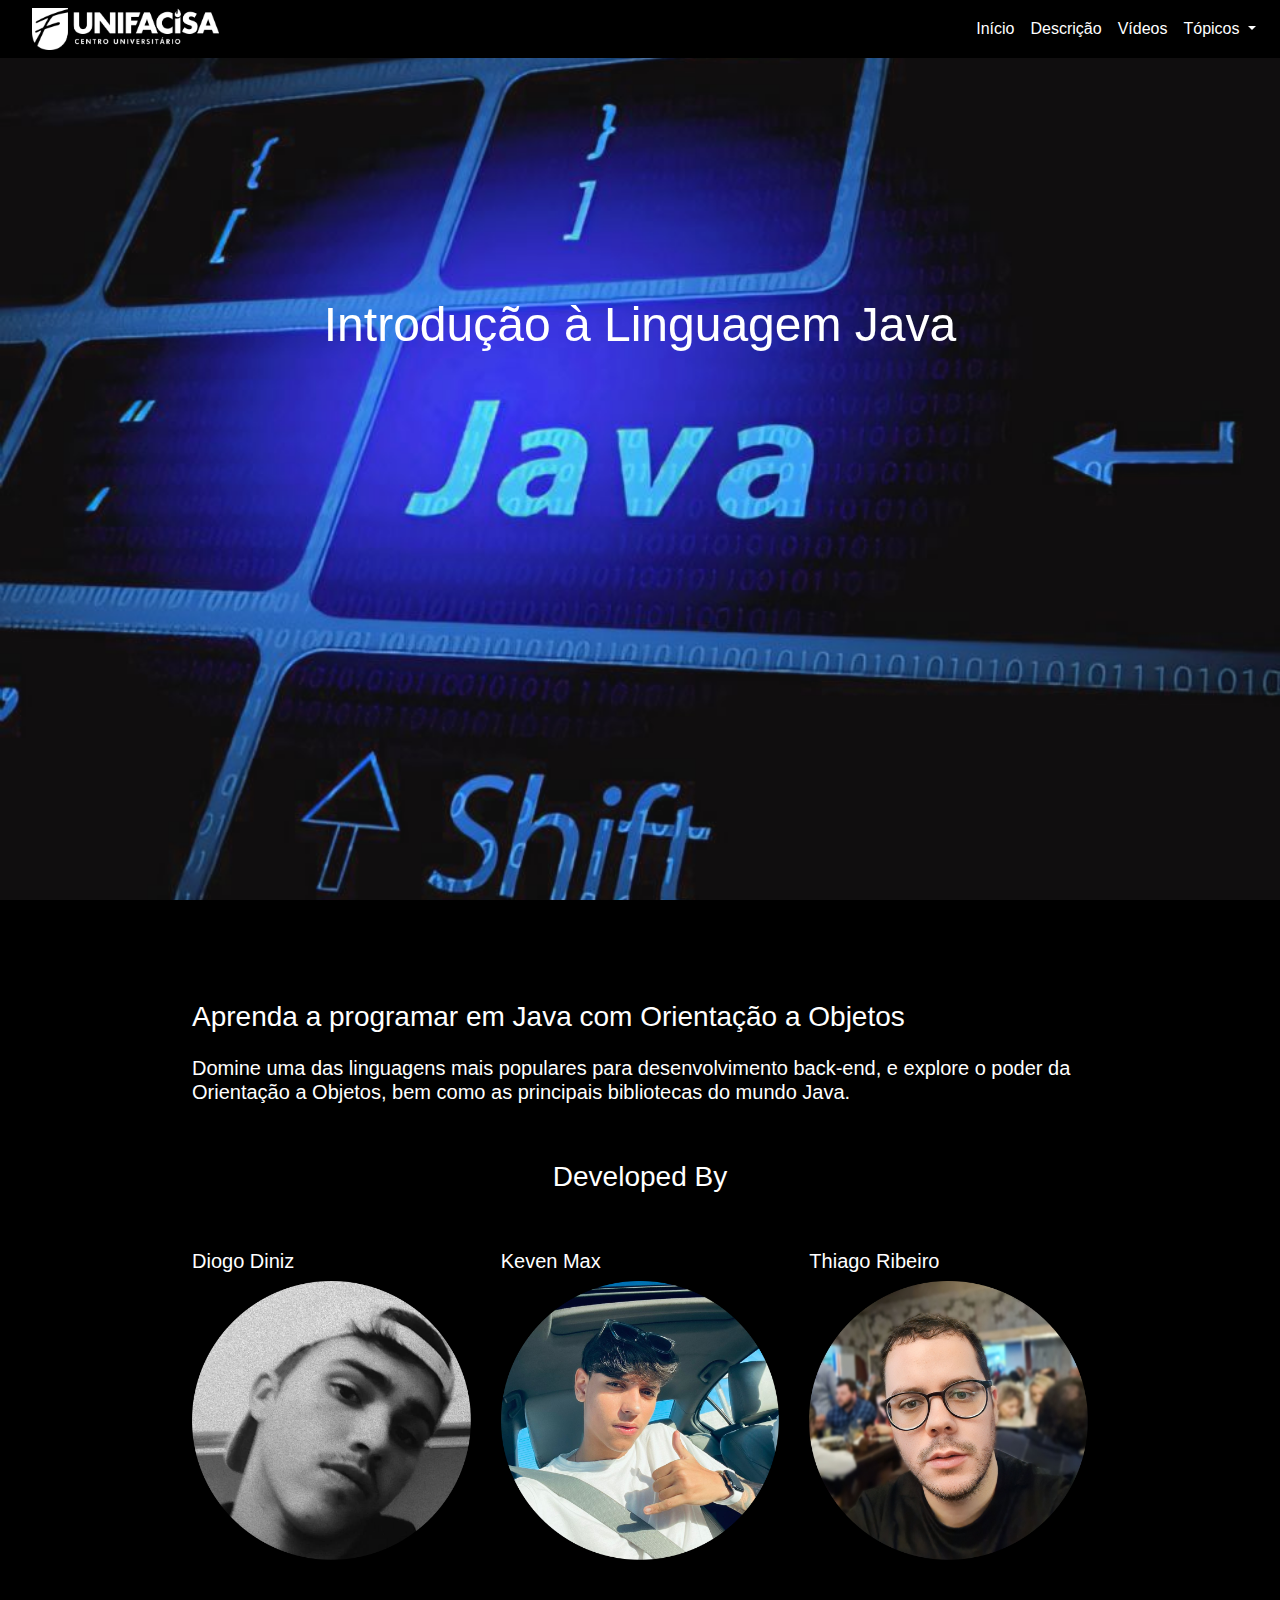
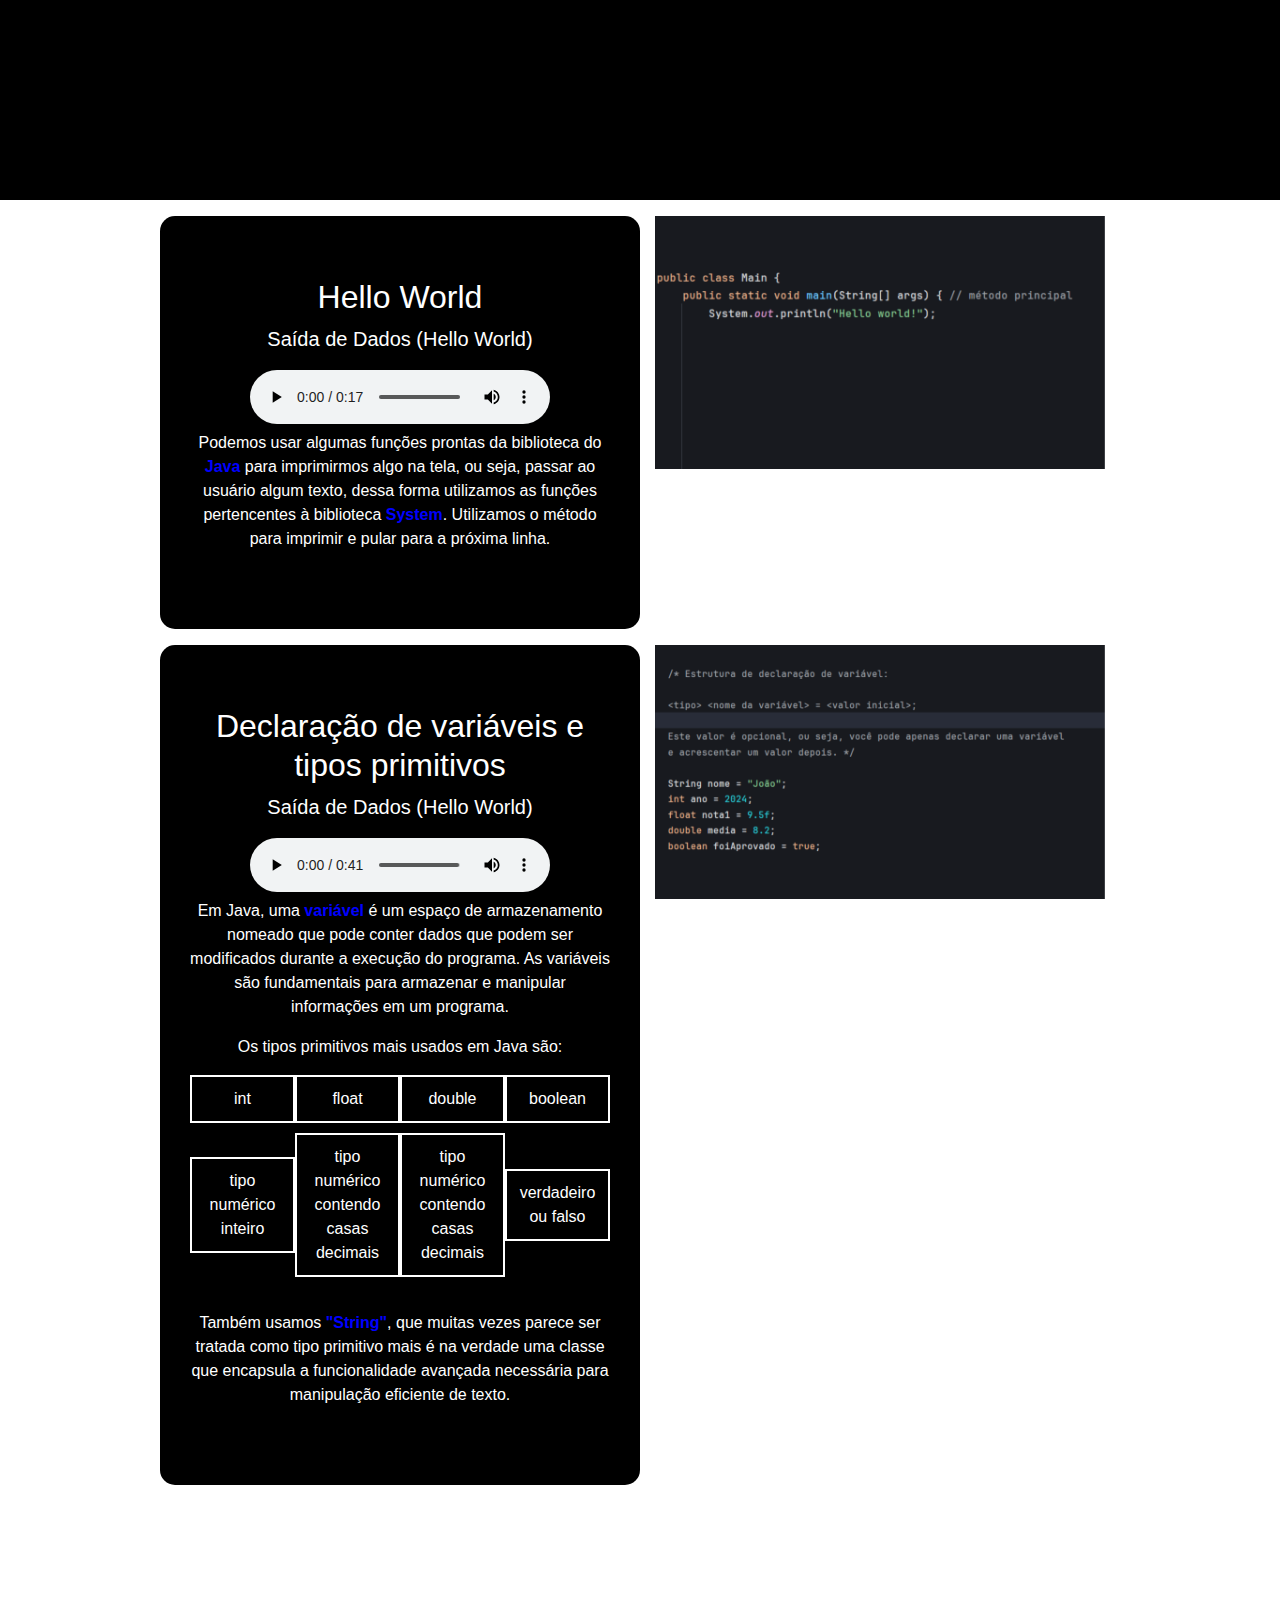
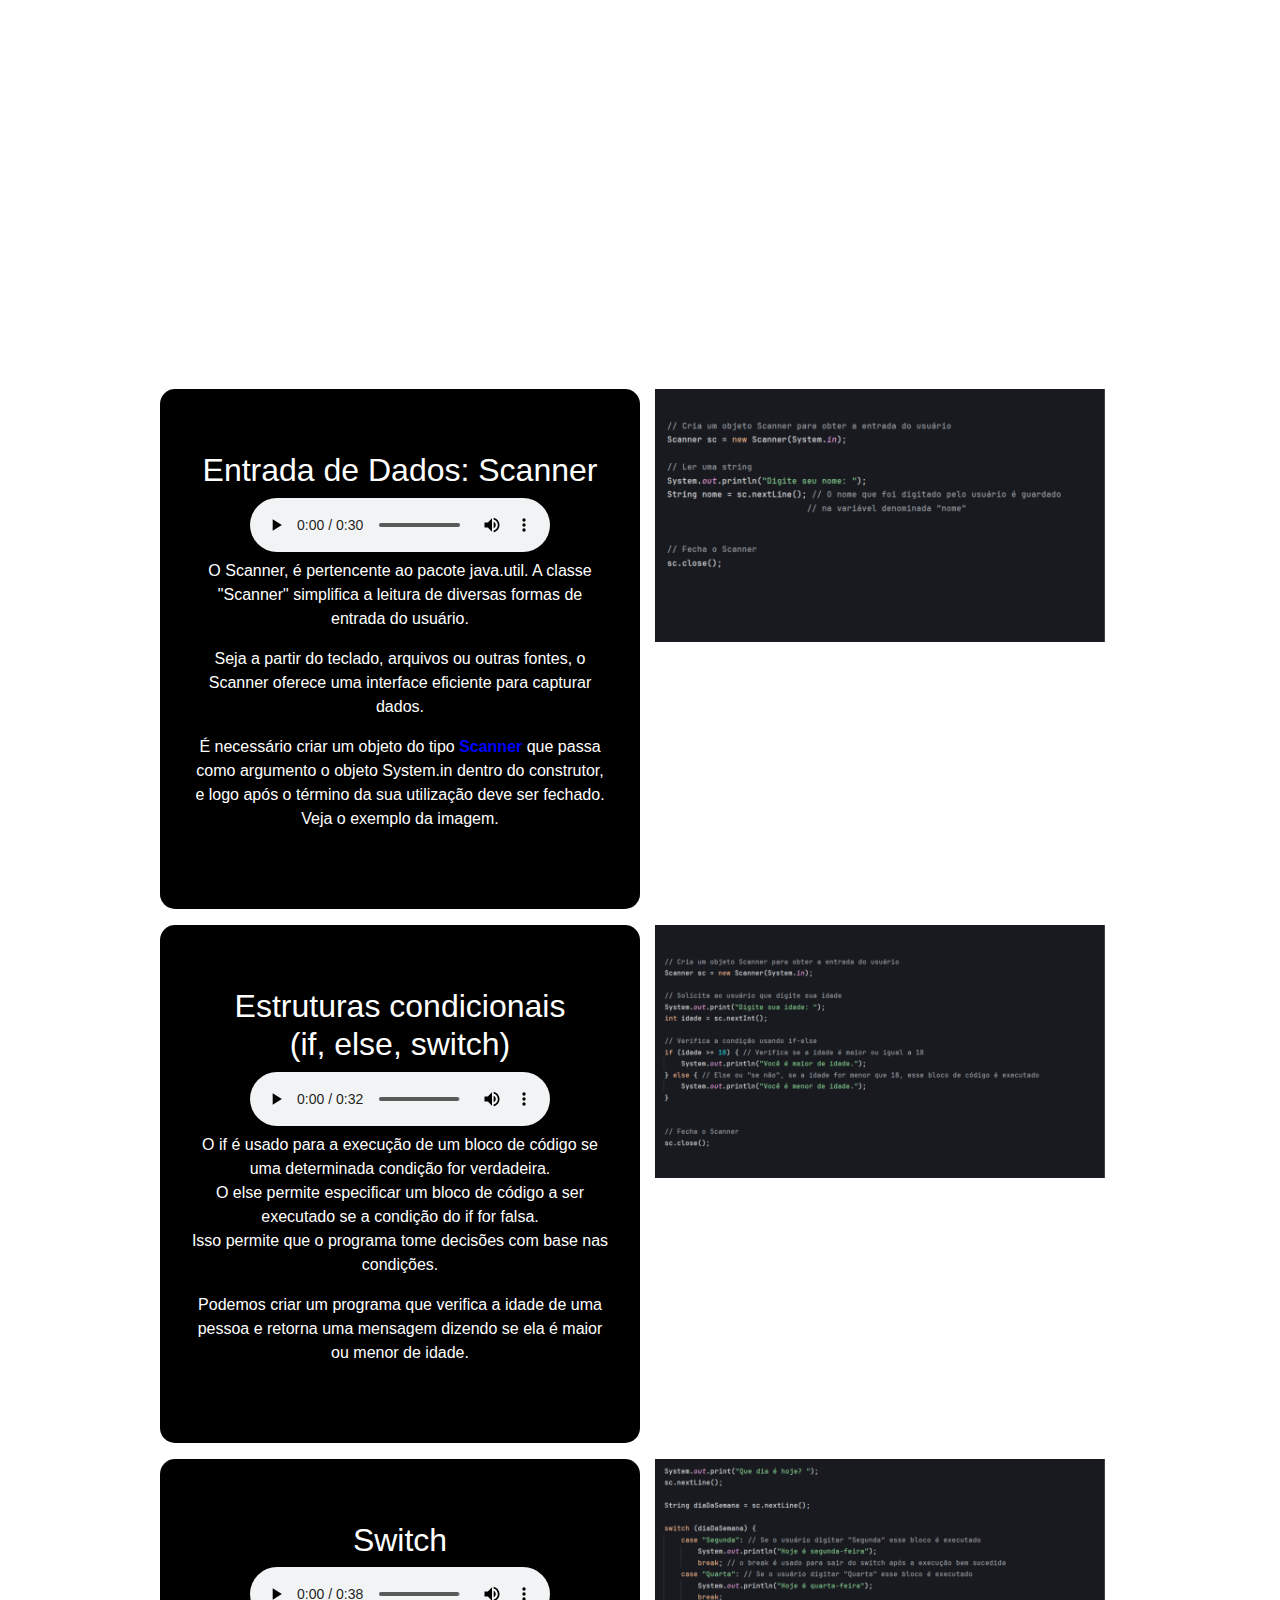
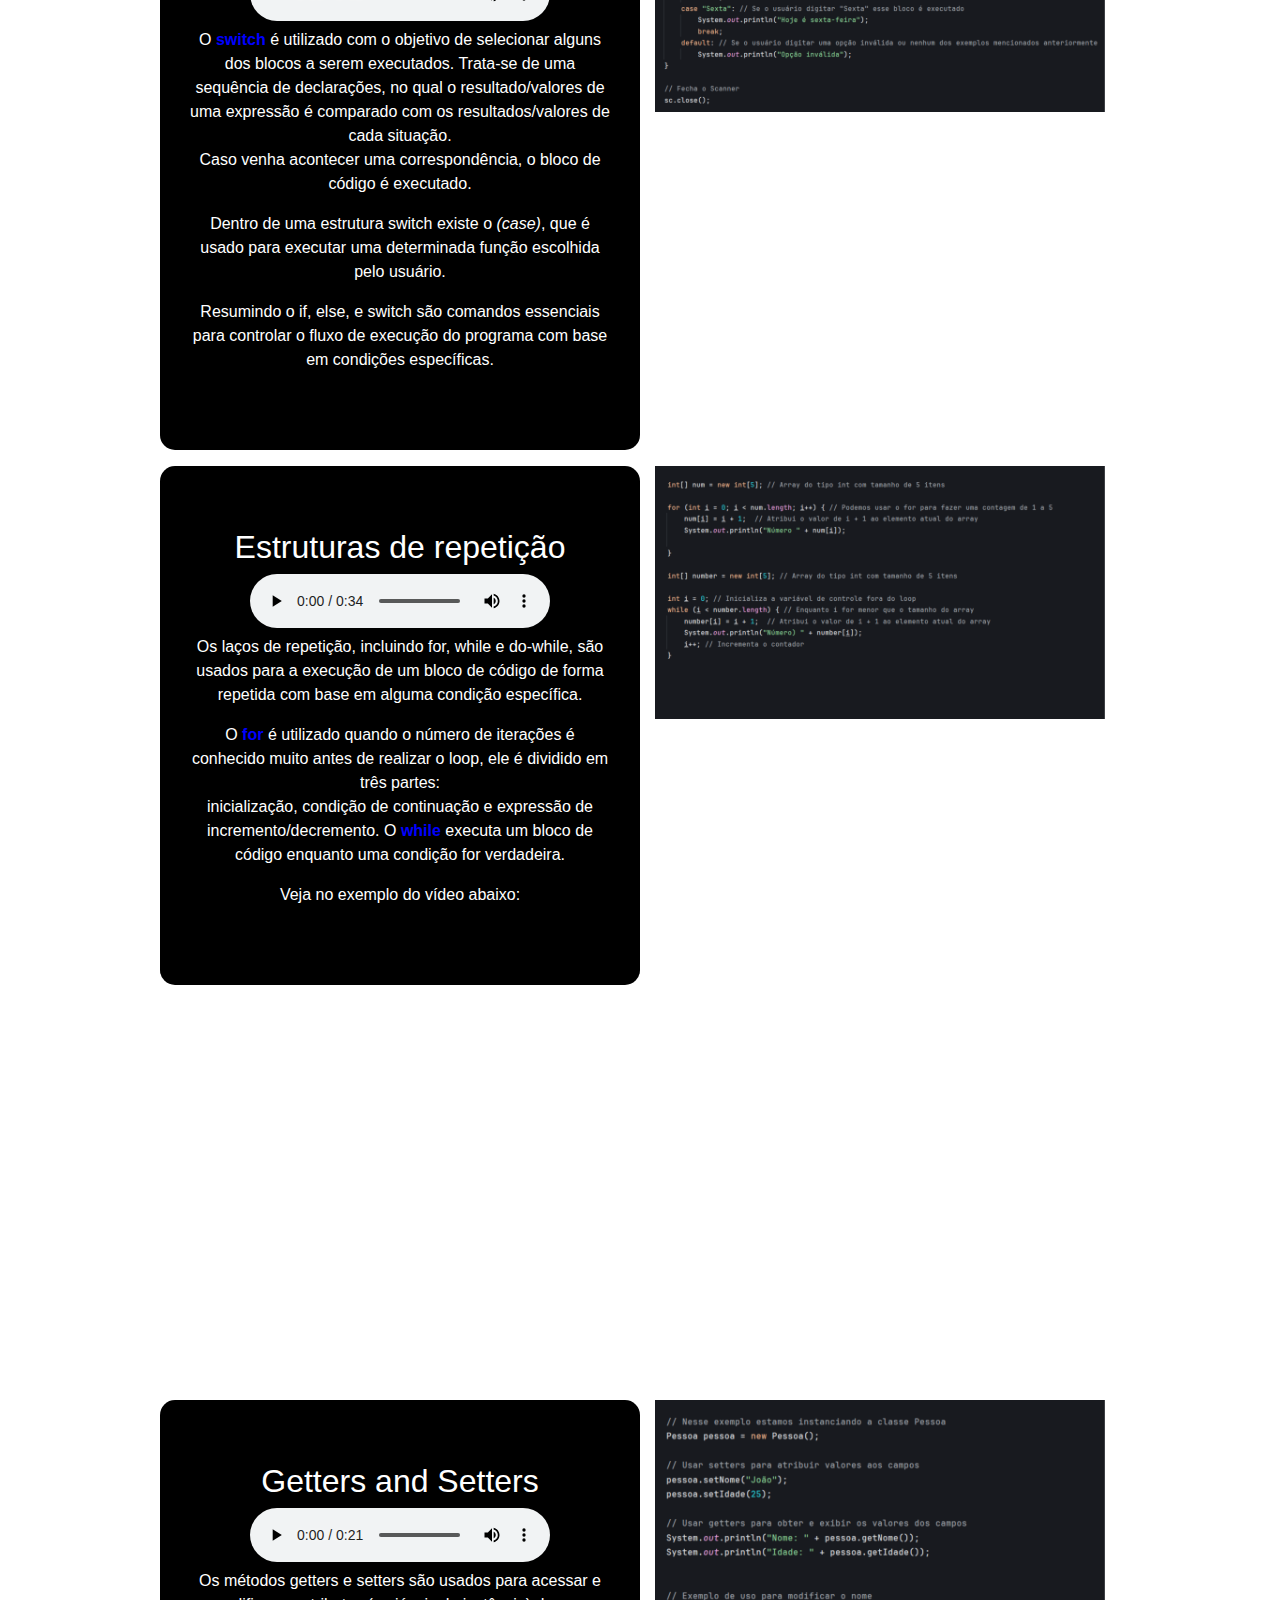
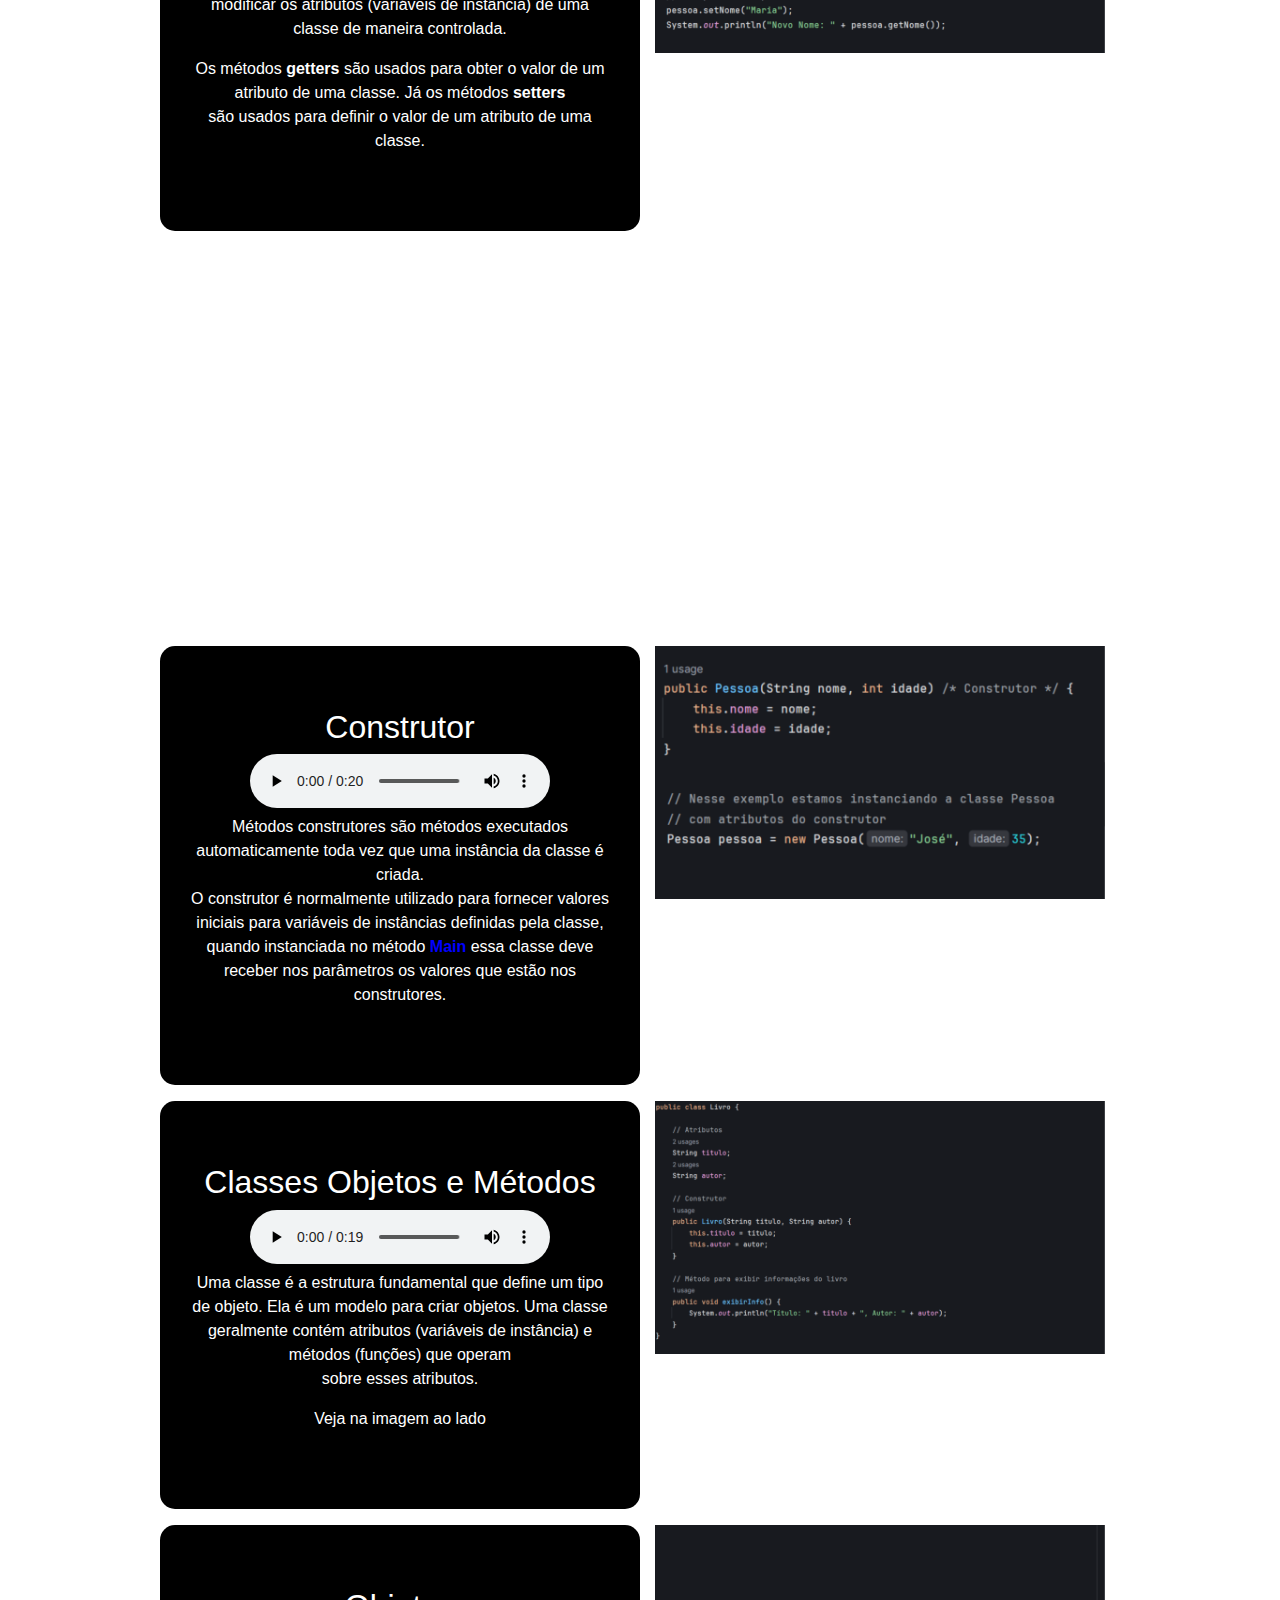
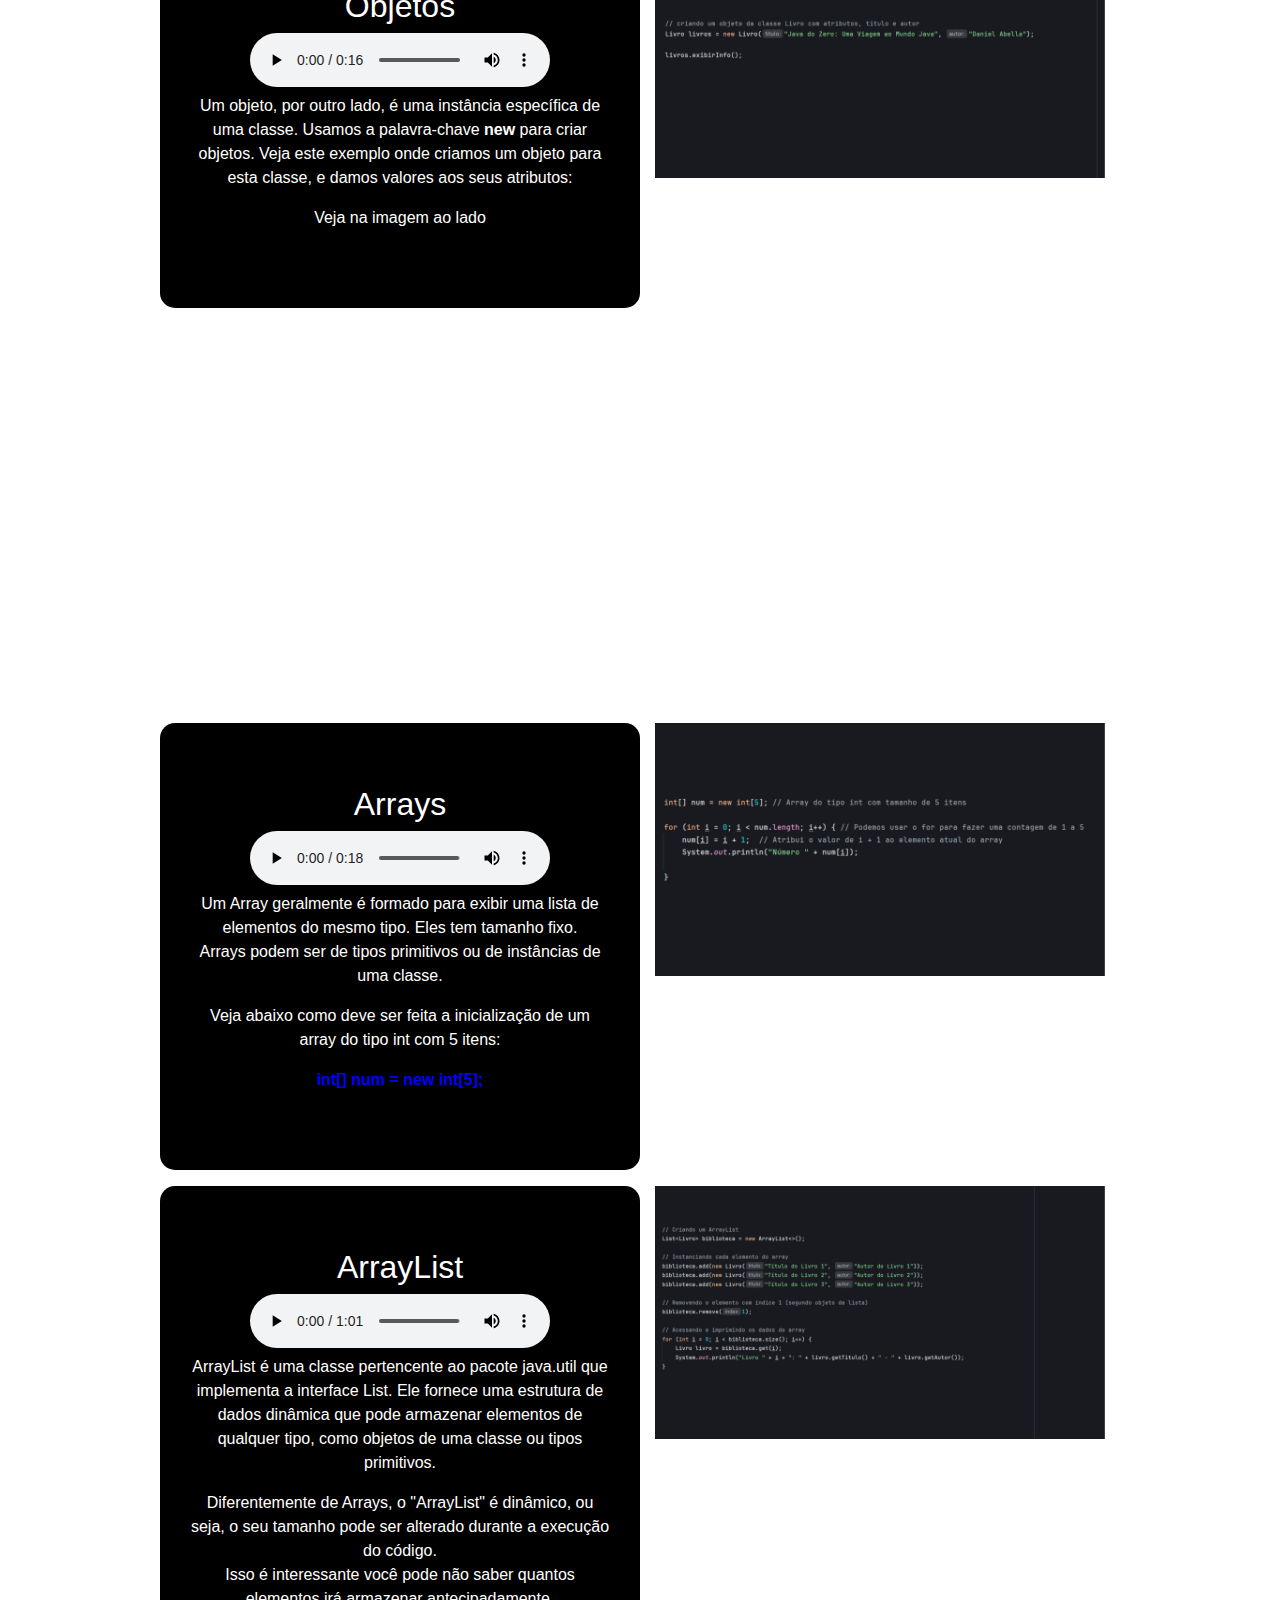
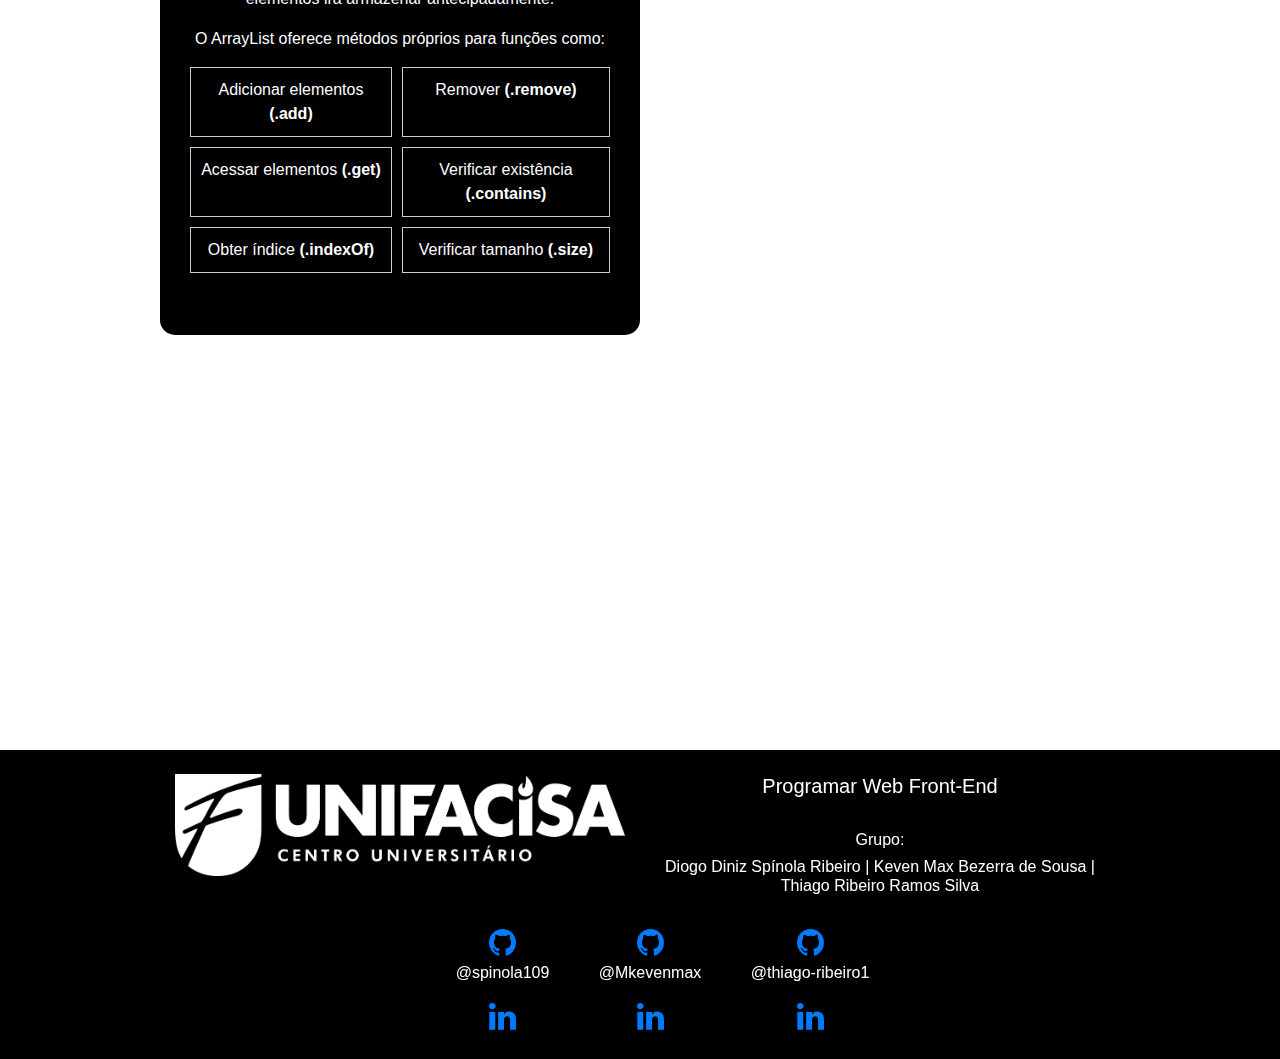
==== index.html @ 230a952a "Subindo no Git" ====
<!DOCTYPE html>
<html lang="pt-BR">
   <head>
      <meta charset="UTF-8">
      <meta name="viewport" content="width=device-width, initial-scale=1.0">
      <meta content='Introdução à Linguagem Java' name='description'>
      <meta name="keywords" content="Java, Linguagem java, programação, aprender programação, aula">
      <link rel="icon" type="image/x-icon" href="icon/icon-java.ico">
      <link href="https://cdnjs.cloudflare.com/ajax/libs/font-awesome/4.7.0/css/font-awesome.min.css" rel="stylesheet">
      <link rel="stylesheet" href="https://stackpath.bootstrapcdn.com/bootstrap/4.5.2/css/bootstrap.min.css">
      <link rel="stylesheet" href="css/style.css">
      <title>Introdução à Linguagem Java</title>
   </head>

   <body>
      <header>
         <nav class="navbar navbar-expand-md fixed-top navbar-dark bg-dark">
            <a class="navbar-brand"></a>
            <img src="img/logo_unifacisa.png" alt="logo-unifacisa" width="15%" height="15%"> <!-- Logo Unifacisa -->
            <button class="navbar-toggler" type="button" data-toggle="collapse" data-target="#navbarNav"
               aria-controls="navbarNav" aria-expanded="true" aria-label="Toggle navigation">
            <span class="navbar-toggler-icon"></span>
            </button>
            <div class="collapse navbar-collapse" id="navbarNav">
               <!-- Barra de navegação -->
               <ul class="navbar-nav ml-auto">
                  <li class="nav-item active">
                     <a class="nav-link" href="#inicio">Início <span class="sr-only"></span></a>
                  </li>
                  <li class="nav-item active">
                     <a class="nav-link" href="#carousel-descricao">Descrição <span class="sr-only"></span></a>
                  </li>
                  <li class="nav-item active">
                     <a class="nav-link" href="video.html">Vídeos <span class="sr-only"></span></a>
                  </li>
                  <li class="nav-item dropdown">
                     <!-- Submenu -->
                     <a class="nav-link dropdown-toggle" id="navbarDropdown" role="button" data-toggle="dropdown"
                        aria-haspopup="true" aria-expanded="false">
                     Tópicos
                     </a>
                     <div class="dropdown-menu" aria-labelledby="navbarDropdown">
                        <a class="dropdown-item" href="#helloworld">Hello World</a>
                        <a class="dropdown-item" href="#variaveis-tipos">Variáveis</a>
                        <a class="dropdown-item" href="#scanner">Entrada de Dados</a>
                        <a class="dropdown-item" href="#condicionais">Condicionais</a>         
                        <a class="dropdown-item" href="#for-while">Estruturas de Repetição</a>
                        <a class="dropdown-item" href="#getters-setters">Getters e Setters</a>
                        <a class="dropdown-item" href="#construtor">Construtor</a>
                        <a class="dropdown-item" href="#classes-objetos">Classes e Objetos</a>
                        <a class="dropdown-item" href="#arrays-arraylist">Arrays</a>
                     </div>
                  </li>
               </ul>
            </div>
         </nav>
      </header>

      <main>
         <section class="intro-section" id="inicio">
            <div class="container">
               <h1>Introdução à Linguagem Java</h1>
               <!-- Título -->
            </div>
            <div class="imagem-bg">
               <img class="fs faded" src="img/bg.jpg" alt="background image java" width="100%" height="100%">
            </div>
         </section>
         <div id="carousel-descricao" class="carousel slide" data-ride="carousel">
            <div class="carousel-inner">
               <div class="carousel-item active">
                  <div class="container">
                     <div class="carousel-caption text-left">
                        <h3 id="titulo-descricao">Aprenda a programar em Java com Orientação a Objetos</h3>
                        <br>  <!-- Descrição da página -->
                        <h5 id="texto-descricao">Domine uma das linguagens mais populares para desenvolvimento back-end, e explore o poder da Orientação a Objetos, bem como as principais bibliotecas do mundo Java.</h5>
                        <div class="developed-by">
                           <br><br>
                           <h3>Developed By</h3>
                           <br><br>
                        </div>
                        <div class="row">
                           <div class="col">
                              <h5>Diogo Diniz</h5>
                              <!-- Dev 1 -->
                              <img src="img/foto_1.png" alt="Diogo Diniz Dev" class="img-fluid"> <!-- Foto 1 --> <!-- class img-fluid deixar imagens responsivas -->
                           </div>
                           <div class="col">
                              <h5>Keven Max</h5>
                              <!-- Dev 2 -->
                              <img src="img/foto_2.png" alt="Keven Max Dev" class="img-fluid"> <!-- Foto 2 -->
                           </div>
                           <div class="col">
                              <h5>Thiago Ribeiro</h5>
                              <!-- Dev 3 -->
                              <img src="img/foto_3.png" alt="Thiago Ribeiro Dev" class="img-fluid"> <!-- Foto 3 -->
                           </div>
                        </div>
                     </div>
                  </div>
               </div>
            </div>
         </div>

         <!-- Seção Hello World -->
         <section id="helloworld">
            <div class="container my-3">
               <div class="row">
                  <!-- Texto -->
                  <div class="col-md-6 text-container">
                     <div class="my-3 py-3">
                        <h2 class="display-5">Hello World</h2>
                        <p class="lead">Saída de Dados (Hello World)</p>
                        <!-- Áudio -->
                        <audio controls>
                           <source src="audio/hello_world.mp3" type="audio/mp3">
                        </audio>
                        <p>Podemos usar algumas funções prontas da biblioteca do <span class="azul">Java</span> para imprimirmos algo na tela, ou seja,
                           passar ao usuário algum texto, dessa forma utilizamos as funções pertencentes à biblioteca <span class="azul">System</span>.
                           Utilizamos o método para imprimir e pular para a próxima linha.
                        </p>
                     </div>
                  </div>
                  <!-- Imagem -->
                  <div class="col-md-6">
                     <img src="img/hello-world.png" class="img-fluid" alt="Hello World">
                  </div>
               </div>
            </div>
         </section>

         <!-- Seção Variáveis -->
         <section id="variaveis-tipos">
            <div class="container my-3">
               <div class="row">
                  <!-- Texto -->
                  <div class="col-md-6 text-container">
                     <div class="my-3 py-3">
                        <h2 class="display-5">Declaração de variáveis e tipos primitivos</h2>
                        <p class="lead">Saída de Dados (Hello World)</p>
                        <!-- Áudio -->
                        <audio controls>
                           <source src="audio/declaracao_variavel.mp3" type="audio/mp3">
                        </audio>
                        <p>Em Java, uma <span class="azul">variável</span> é um espaço de armazenamento nomeado que pode conter dados que podem ser
                           modificados durante a execução do programa. As variáveis são fundamentais para armazenar e manipular
                           informações em um programa.
                        </p>
                        <p>Os tipos primitivos mais usados em Java são:</p>
                        <!-- Flexbox -->
                        <div class="flex-container">
                           <div class="flex-item">int</div>
                           <div class="flex-item">float</div>
                           <div class="flex-item">double</div>
                           <div class="flex-item">boolean</div>
                        </div>
                        <div class="flex-container">
                           <div class="flex-item">tipo numérico inteiro</div>
                           <div class="flex-item">tipo numérico contendo casas decimais</div>
                           <div class="flex-item">tipo numérico contendo casas decimais</div>
                           <div class="flex-item">verdadeiro ou falso</div>
                        </div>
                        <br>
                        <p>Também usamos <span class="azul">"String"</span>, que muitas vezes parece ser tratada como tipo primitivo mais é na verdade
                           uma
                           classe que encapsula a funcionalidade avançada necessária para manipulação eficiente de texto.
                        </p>
                     </div>
                  </div>
                  <!-- Imagem -->
                  <div class="col-md-6">
                     <img src="img/variaveis-tipos.png" class="img-fluid" alt="Variáveis">
                  </div>
               </div>
               <br>
               <!-- Título do Vídeo -->
               <h3 class="texto-video">Tipos de dados primitivos</h3>
               <br>
               <!-- Vídeo -->
               <div class="row video-container">
                  <div class="col-md-12">
                     <div class="embed-responsive embed-responsive-21by9">
                        <iframe class="embed-responsive-item" src="https://www.youtube.com/embed/fYXkqpbvvi8?si=3bEOe7P8oLu1dPS0" title="Youtube video" allowfullscreen></iframe>
                     </div>
                  </div>
               </div>
            </div>
         </section>

         <!-- Seção Scanner -->
         <section id="scanner">
            <div class="container my-3">
               <div class="row">
                  <!-- Título -->
                  <div class="col-md-6 text-container">
                     <div class="my-3 py-3">
                        <h2 class="display-5">Entrada de Dados: Scanner</h2>
                        <!-- Áudio -->
                        <audio controls>
                           <source src="audio/scanner.mp3" type="audio/mp3">
                        </audio>
                        <!-- Texto -->
                        <p>O Scanner, é pertencente ao pacote java.util. A classe "Scanner" simplifica a leitura de diversas
                           formas de entrada do usuário.
                        </p>
                        <p>Seja a partir do teclado, arquivos ou outras fontes, o Scanner oferece uma interface eficiente para
                           capturar dados.
                        </p>
                        <p>É necessário criar um objeto do tipo <span class="azul">Scanner</span> que passa como argumento o objeto System.in dentro do
                           construtor, e logo após o término da sua utilização deve ser fechado. Veja o exemplo da imagem.
                        </p>
                     </div>
                  </div>
                  <!-- Imagem -->
                  <div class="col-md-6">
                     <img src="img/scanner.png" class="img-fluid" alt="Scanner (Entrada de dados)">
                  </div>
               </div>
            </div>
         </section>

         <!-- Seção Condicionais -->
         <section id="condicionais">
            <div class="container my-3">
               <div class="row">
                  <!-- Título -->
                  <div class="col-md-6 text-container">
                     <div class="my-3 py-3">
                        <h2 class="display-5">Estruturas condicionais <br> (if, else, switch)</h2>
                        <!-- Áudio -->
                        <audio controls>
                           <source src="audio/if_else.mp3" type="audio/mp3">
                        </audio>
                        <!-- Texto -->
                        <p>O if é usado para a execução de um bloco de código se uma determinada condição for verdadeira.
                           <br>O else permite especificar um bloco de código a ser executado se a condição do if for falsa. <br>
                           Isso permite que o programa tome decisões com base nas condições.
                        </p>
                        <p>Podemos criar um programa que verifica a idade de uma pessoa e retorna uma mensagem dizendo se ela é
                           maior ou menor de idade. 
                        </p>
                     </div>
                  </div>
                  <!-- Imagem -->
                  <div class="col-md-6">
                     <img src="img/if-else.png" class="img-fluid" alt="If Else Java">
                  </div>
               </div>
            </div>
         </section>

         <!-- Switch Case -->
         <section id="switch-case">
            <div class="container my-3">
               <div class="row">
                  <!-- Título -->
                  <div class="col-md-6 text-container">
                     <div class="my-3 py-3">
                        <h2 class="display-5">Switch</h2>
                        <!-- Áudio -->
                        <audio controls>
                           <source src="audio/switch-case.mp3" type="audio/mp3">
                        </audio>
                        <!-- Texto -->
                        <p>O <span class="azul">switch</span> é utilizado com o objetivo de selecionar alguns dos blocos a serem executados. Trata-se de uma
                           sequência de declarações, no qual o resultado/valores de uma expressão é comparado com os
                           resultados/valores de cada situação. <br>
                           Caso venha acontecer uma correspondência, o bloco de código é executado.
                        </p>
                        <p>Dentro de uma estrutura switch existe o <i>(case)</i>, que é usado para executar uma determinada função
                           escolhida pelo usuário.
                        </p>
                        <p>Resumindo o if, else, e switch são comandos essenciais para controlar o fluxo de execução do programa
                           com base em condições específicas.
                        </p>
                     </div>
                  </div>
                  <!-- Imagem -->
                  <div class="col-md-6">
                     <img src="img/switch-case.png" class="img-fluid" alt="Switch Case Java">
                  </div>
               </div>
            </div>
         </section>

         <!-- Seção Estruturas de repetição -->
         <section id="for-while">
            <div class="container my-3">
               <div class="row">
                  <!-- Título -->
                  <div class="col-md-6 text-container">
                     <div class="my-3 py-3">
                        <h2 class="display-5">Estruturas de repetição</h2>
                        <!-- Áudio -->
                        <audio controls>
                           <source src="audio/for-while.mp3" type="audio/mp3">
                        </audio>
                        <!-- Texto -->
                        <p>Os laços de repetição, incluindo for, while e do-while, são usados para a execução de um bloco de
                           código de forma repetida com base em alguma condição específica.
                        </p>
                        <p>O <span class="azul">for</span> é utilizado quando o número de iterações é conhecido muito antes de realizar o loop, ele é dividido
                           em
                           três partes: <br> inicialização, condição de continuação e expressão de incremento/decremento. O <span class="azul">while</span>
                           executa um bloco de código enquanto uma condição for verdadeira. 
                        </p>
                        <p>Veja no exemplo do vídeo abaixo:</p>
                     </div>
                  </div>
                  <!-- Imagem -->
                  <div class="col-md-6">
                     <img src="img/for-while.png" class="img-fluid" alt="For e While Java">
                  </div>
               </div>
               <!-- Vídeo -->
               <div class="row video-container">
                  <div class="col-md-12">
                     <div class="embed-responsive embed-responsive-21by9">
                        <iframe class="embed-responsive-item" src="https://www.youtube.com/embed/9xTqj779eP0?si=jn9SCYaheadsQt2g" title="Youtube video" allowfullscreen></iframe>
                     </div>
                  </div>
               </div>
            </div>
         </section>
         
         <!-- Seção Getters and Setters -->
         <section id="getters-setters">
            <div class="container my-3">
               <div class="row">
                  <!-- Título -->
                  <div class="col-md-6 text-container">
                     <div class="my-3 py-3">
                        <h2 class="display-5">Getters and Setters</h2>
                        <!-- Áudio -->
                        <audio controls>
                           <source src="audio/guetters-setters.mp3" type="audio/mp3">
                        </audio>
                        <!-- Texto -->
                        <p>Os métodos getters e setters são usados para acessar e modificar os atributos (variáveis de instância) de
                           uma classe de maneira controlada.
                        </p>
                        <p>Os métodos <strong>getters</strong> são usados para obter o valor de um atributo de uma classe. Já os métodos <strong>setters</strong><br>
                           são usados para definir o valor de um atributo de uma classe.
                        </p>
                     </div>
                  </div>
                  <!-- Imagem -->
                  <div class="col-md-6">
                     <img src="img/getters-setters.png" class="img-fluid" alt="Getters and Setters Java">
                  </div>
               </div>
               <!-- Vídeo -->
               <div class="row video-container">
                  <div class="col-md-12">
                     <div class="embed-responsive embed-responsive-21by9">
                        <iframe class="embed-responsive-item" src="https://www.youtube.com/embed/_5iyl5lcoJY?si=bEATuwa3YRnC5-X7" title="Youtube video" allowfullscreen></iframe>
                     </div>
                  </div>
               </div>
            </div>
         </section>

         <!-- Seção Construtor -->
         <section id="construtor">
            <div class="container my-3">
               <div class="row">
                  <!-- Título -->
                  <div class="col-md-6 text-container">
                     <div class="my-3 py-3">
                        <h2 class="display-5">Construtor</h2>
                        <!-- Áudio -->
                        <audio controls>
                           <source src="audio/construtor.mp3" type="audio/mp3">
                        </audio>
                        <!-- Texto -->
                        <p>Métodos construtores são métodos executados automaticamente toda vez que uma instância da classe é
                           criada.
                           <br>O construtor é normalmente utilizado para fornecer valores iniciais para variáveis de instâncias
                           definidas pela classe, quando instanciada no método <span class="azul">Main</span> essa classe deve receber nos parâmetros os valores que estão
                           nos construtores.
                        </p>
                     </div>
                  </div>
                  <!-- Imagem -->
                  <div class="col-md-6">
                     <img src="img/construtor.png" class="img-fluid" alt="Construtor Java">
                  </div>
               </div>
            </div>
         </section>

         <!-- Seção Classes e Objetos -->
         <section id="classes-objetos">
            <div class="container my-3">
               <div class="row">
                  <!-- Título -->
                  <div class="col-md-6 text-container">
                     <div class="my-3 py-3">
                        <h2 class="display-5">Classes Objetos e Métodos</h2>
                        <!-- Áudio -->
                        <audio controls>
                           <source src="audio/classes.mp3" type="audio/mp3">
                        </audio>
                        <!-- Texto -->
                        <p>Uma classe é a estrutura fundamental que define um tipo de objeto. Ela é um modelo para criar objetos.
                           Uma classe <br>
                           geralmente contém atributos (variáveis de instância) e métodos
                           (funções) que operam<br>
                           sobre esses atributos.
                        </p>
                        <p>
                           Veja na imagem ao lado
                        </p>
                     </div>
                  </div>
                  <!-- Imagem -->
                  <div class="col-md-6">
                     <img src="img/classes.png" class="img-fluid" alt="Classes Java">
                  </div>
               </div>
            </div>
         </section>

         <!-- Classes e Objetos 2 -->
         <section id="classes-objetos">
            <div class="container my-3">
               <div class="row">
                  <!-- Título -->
                  <div class="col-md-6 text-container">
                     <div class="my-3 py-3">
                        <h2 class="display-5">Objetos</h2>
                        <!-- Áudio -->
                        <audio controls>
                           <source src="audio/objetos.mp3" type="audio/mp3">
                        </audio>
                        <!-- Texto -->
                        <p>Um objeto, por outro lado, é uma instância específica de uma classe. Usamos a palavra-chave <b>new</b>
                           para
                           criar objetos.
                           Veja este exemplo onde criamos um objeto para esta classe, e damos valores aos seus atributos:
                        </p>
                        <p>
                           Veja na imagem ao lado
                        </p>
                     </div>
                  </div>
                  <!-- Imagem -->
                  <div class="col-md-6">
                     <img src="img/objeto.png" class="img-fluid" alt="Objeto Java">
                  </div>
               </div>
               <!-- Vídeo -->
               <div class="row video-container">
                  <div class="col-md-12">
                     <div class="embed-responsive embed-responsive-21by9">
                        <iframe class="embed-responsive-item" src="https://www.youtube.com/embed/ohmHbdUhAGc?si=I14tL22MI13a4VHo"
                           title="Youtube video" allowfullscreen></iframe>
                     </div>
                  </div>
               </div>
            </div>
         </section>

         <!-- Seção Arrays -->
         <section id="arrays-arraylist">
            <div class="container my-3">
               <div class="row">
                  <!-- Título -->
                  <div class="col-md-6 text-container">
                     <div class="my-3 py-3">
                        <h2 class="display-5">Arrays</h2>
                        <!-- Áudio -->
                        <audio controls>
                           <source src="audio/arrays.mp3" type="audio/mp3">
                        </audio>
                        <!-- Texto -->
                        <p>Um Array geralmente é formado para exibir uma lista de elementos do mesmo tipo. Eles tem tamanho fixo.
                           <br>Arrays podem ser de tipos primitivos ou de instâncias de uma classe.
                        </p>
                        <p> Veja abaixo como deve ser feita a inicialização de um array do tipo int com 5 itens:</p>
                        <p><span class="azul">int[] num = new int[5];</span></p>
                     </div>
                  </div>
                  <!-- Imagem -->
                  <div class="col-md-6">
                     <img src="img/arrays.png" class="img-fluid" alt="Arrays Java">
                  </div>
               </div>
            </div>
         </section>

         <!-- ArrayList -->
         <section id="arrays-arraylist">
            <div class="container my-3">
               <div class="row">
                  <!-- Título -->
                  <div class="col-md-6 text-container">
                     <div class="my-3 py-3">
                        <h2 class="display-5">ArrayList</h2>
                        <!-- Áudio -->
                        <audio controls>
                           <source src="audio/arraylist.mp3" type="audio/mp3">
                        </audio>
                        <!-- Texto -->
                        <p>ArrayList é uma classe pertencente ao pacote java.util que implementa a interface List. Ele fornece uma
                           estrutura de dados dinâmica que pode armazenar elementos de qualquer tipo, como objetos de uma classe ou tipos
                           primitivos.
                        </p>
                        <p> Diferentemente de Arrays, o "ArrayList" é dinâmico, ou seja, o seu tamanho pode ser alterado durante a
                           execução do código.<br>
                           Isso é interessante você pode não saber quantos elementos irá armazenar antecipadamente.
                        </p>
                        <p>O ArrayList oferece métodos próprios para funções como:</p>
                        <!-- Grid -->
                        <div class="grid-container">
                           <div class="grid-item">Adicionar elementos <b>(.add)</b></div>
                           <div class="grid-item">Remover <b>(.remove)</b></div>
                           <div class="grid-item">Acessar elementos <b>(.get)</b></div>
                           <div class="grid-item">Verificar existência <b>(.contains)</b></div>
                           <div class="grid-item">Obter índice <b>(.indexOf)</b></div>
                           <div class="grid-item">Verificar tamanho <b>(.size)</b></div>
                        </div>
                     </div>
                  </div>
                  <!-- Imagem -->
                  <div class="col-md-6">
                     <img src="img/arraylist.png" class="img-fluid" alt="ArrayList Java">
                  </div>
               </div>
               <!-- Vídeo -->
               <div class="row video-container">
                  <div class="col-md-12">
                     <div class="embed-responsive embed-responsive-21by9">
                        <iframe class="embed-responsive-item" src="https://www.youtube.com/embed/c0nEVgU7G_w?si=vBCkE4d4bQefcVFp"
                           title="Youtube video" allowfullscreen></iframe>
                     </div>
                  </div>
               </div>
            </div>
         </section>

         <!-- Footer -->
         <footer class="bg-dark text-white text-center py-4">
            <div class="container">
               <div class="row">
                  <!-- Logomarca -->
                  <div class="col-md-6 text-left">
                     <img src="img/logo_unifacisa.png" alt="Logomarca" class="img-fluid">
                  </div>
                  <!-- Grupo -->
                  <div class="col-md-6">
                     <h5>Programar Web Front-End</h5>
                     <br>
                     <h6>Grupo:</h6>
                     <h6>Diogo Diniz Spínola Ribeiro | Keven Max Bezerra de Sousa | Thiago Ribeiro Ramos
                        Silva
                     </h6>
                     <br>
                  </div>
               </div>
            </div>
            <div class="social-icons">
               <!-- Ícones Git e Linkedin -->
               <a href="https://github.com/spinola109" target="_blank"><i class="fa fa-github fa-2x" aria-hidden="true"></i></a>
               <p>@spinola109</p>
               <a href="https://www.linkedin.com/in/diogo-sp%C3%ADnola-051295291" target="_blank"><i class="fa fa-linkedin fa-2x" aria-hidden="true"></i></a>
            </div>
            <div class="social-icons">
               <!-- Ícones Git e Linkedin -->
               <a href="https://github.com/Mkevenmax" target="_blank"><i class="fa fa-github fa-2x" aria-hidden="true"></i></a>
               <p>@Mkevenmax</p>
               <a href="https://www.linkedin.com/in/keven-max-050501284" target="_blank"><i class="fa fa-linkedin fa-2x" aria-hidden="true"></i></a>
            </div>
            <div class="social-icons">
               <!-- Ícones Git e Linkedin -->
               <a href="https://github.com/thiago-ribeiro1" target="_blank"><i class="fa fa-github fa-2x" aria-hidden="true"></i></a>
               <p>@thiago-ribeiro1</p>
               <a href="https://www.linkedin.com/in/thiago-ribeiro-ramos" target="_blank"><i class="fa fa-linkedin fa-2x" aria-hidden="true"></i></a>
            </div>
         </footer>

         <!-- Uso do JS no Submenu dropdown-->
         <script src="js/bootstrap.bundle.min.js"></script>
         <script src="https://code.jquery.com/jquery-3.5.1.slim.min.js"></script>
         <script src="https://cdn.jsdelivr.net/npm/@popperjs/core@2.10.2/dist/umd/popper.min.js"></script>
         <script src="https://stackpath.bootstrapcdn.com/bootstrap/4.5.2/js/bootstrap.min.js"></script>
      </body>
      </html>
---- css/style.css ----
.container {
  max-width: 960px;
}

.site-header {
  background-color: rgba(0, 0, 0, .85);
  -webkit-backdrop-filter: saturate(180%) blur(20px);
  backdrop-filter: saturate(180%) blur(20px);
}

.site-header a {
  color: #8e8e8e;
  transition: color .15s ease-in-out;
}

.site-header a:hover {
  color: #fff;
  text-decoration: none;
}

/*
 * Página inicial
 */

 body {
  margin: 0;
  padding: 0;
  font-family: 'Changa', Arial, Helvetica, sans-serif;
}

.intro-section {
  background-size: cover;
  background-position: center;
  height: 100vh;
  display: flex;
  align-items: center;
  justify-content: center;
  color: #fff;
}

.container {
  text-align: center;
}

h1 {
  font-size: 3rem;
  text-align: center;
  margin-bottom: 250px;
}

/* Efeito de marca d'água na imagem */
.imagem-bg {   
  position: fixed;
  top: 0;
  left: 0;
  width: 100%;
  height: 100%;
  pointer-events: none;
  z-index: -1;
  opacity: 0.95; /* Opacidade do background */
}

.text-container { /* Ajustar texto */
  background-color: black;
  color: white;
  border-radius: 15px;
  width: 100%;
  margin: 0 auto;
  padding: 30px;
}

.image-container { /* Ajustar imagem */
  height: 50%;
  width: 150%;
  border-radius: 0 15px 15px 0;
  background-size: cover;
}

.carousel-item {
  height: 100vh;
  min-height: 300px;
  background: #000000;
}

.carousel-caption {
  top: 50%;
  transform: translateY(-50%);
}

#titulo-descricao { /* Espaçamento do título da descrição da página */
  margin-top: -155px;
}

#texto-descricao { /* Espaçamento do texto descrição */
  margin-top: -10px;
}

.developed-by {
  text-align: center;
}

.contact {
  padding: 50px 0;
  background-color: white;
  color: black;
  opacity: 0.88;
}

.texto-video { /* Cor do texto antes do vídeo */
  color: white;
} 

.texto-video2 {
  margin-top: -25px;
}

/* Imagem Background Responsiva */
img.fs { min-height: 100%; min-width: 1024px; width: 100%; height: auto; position: fixed; top: 0; left: 0; }
img.faded { -ms-filter: "progid:DXImageTransform.Microsoft.Alpha(Opacity=$ms)"; background: #000; }

#texto-video-2 {
  color: white;
  text-align: center; /* Centralizar o texto */
  margin-top: 45px; /* Ajustar a margem inferior entre o título e o vídeo */
}

.video-container {
  display: flex;
  justify-content: center; /* Centralizar o vídeo */
}

.navbar {
  background-color: rgb(0, 0, 0) !important; /* Cor da barra de navegação */
}

.navbar-nav .nav-link {
  color: white !important; /* Cor do texto da barra de navegação */
}

footer.bg-dark {
  background-color: rgb(0, 0, 0) !important; /* Cor de fundo do Footer */
}

.photo img {
  margin-bottom: 20px; /* Adiciona um espaço entre as fotos da descrição */
}

.social-icons {
  display: inline-block; /* Ícones do Footer lado a lado */
  margin-left: 45px; /* espaçamento entre ícones do Footer */
}

.flex-container { /*Flex Box */
  display: flex;
  justify-content: center;
  align-items: center;
  margin-bottom: 10px;
}

.flex-item {
  border: 2px solid #ffffff;
  padding: 10px;
  text-align: center;
  width: 30%; 
  flex-wrap: wrap;
}

a:visited {
  color: blue !important; /* link já visitado */
}

a:hover {
  color: rgb(0, 177, 30) !important; /* mouse sobre o link na cor verde */
}

a:active {
  color: blue; /* link selecionado */
}

.azul { /* Span cor de parágrafo azul */
  color: blue;
  font-weight: bold;
}

/* Grid */
.grid-container {
  display: grid;
  grid-template-columns: auto auto;
  gap: 10px; /* Espaçamento do grid */
}

/* itens do grid */
.grid-item {
  padding: 10px;
  border: 1px solid #ccc;
  text-align: center;
}

/* elementos em negrito */
.grid-item b {
  font-weight: bold;
}
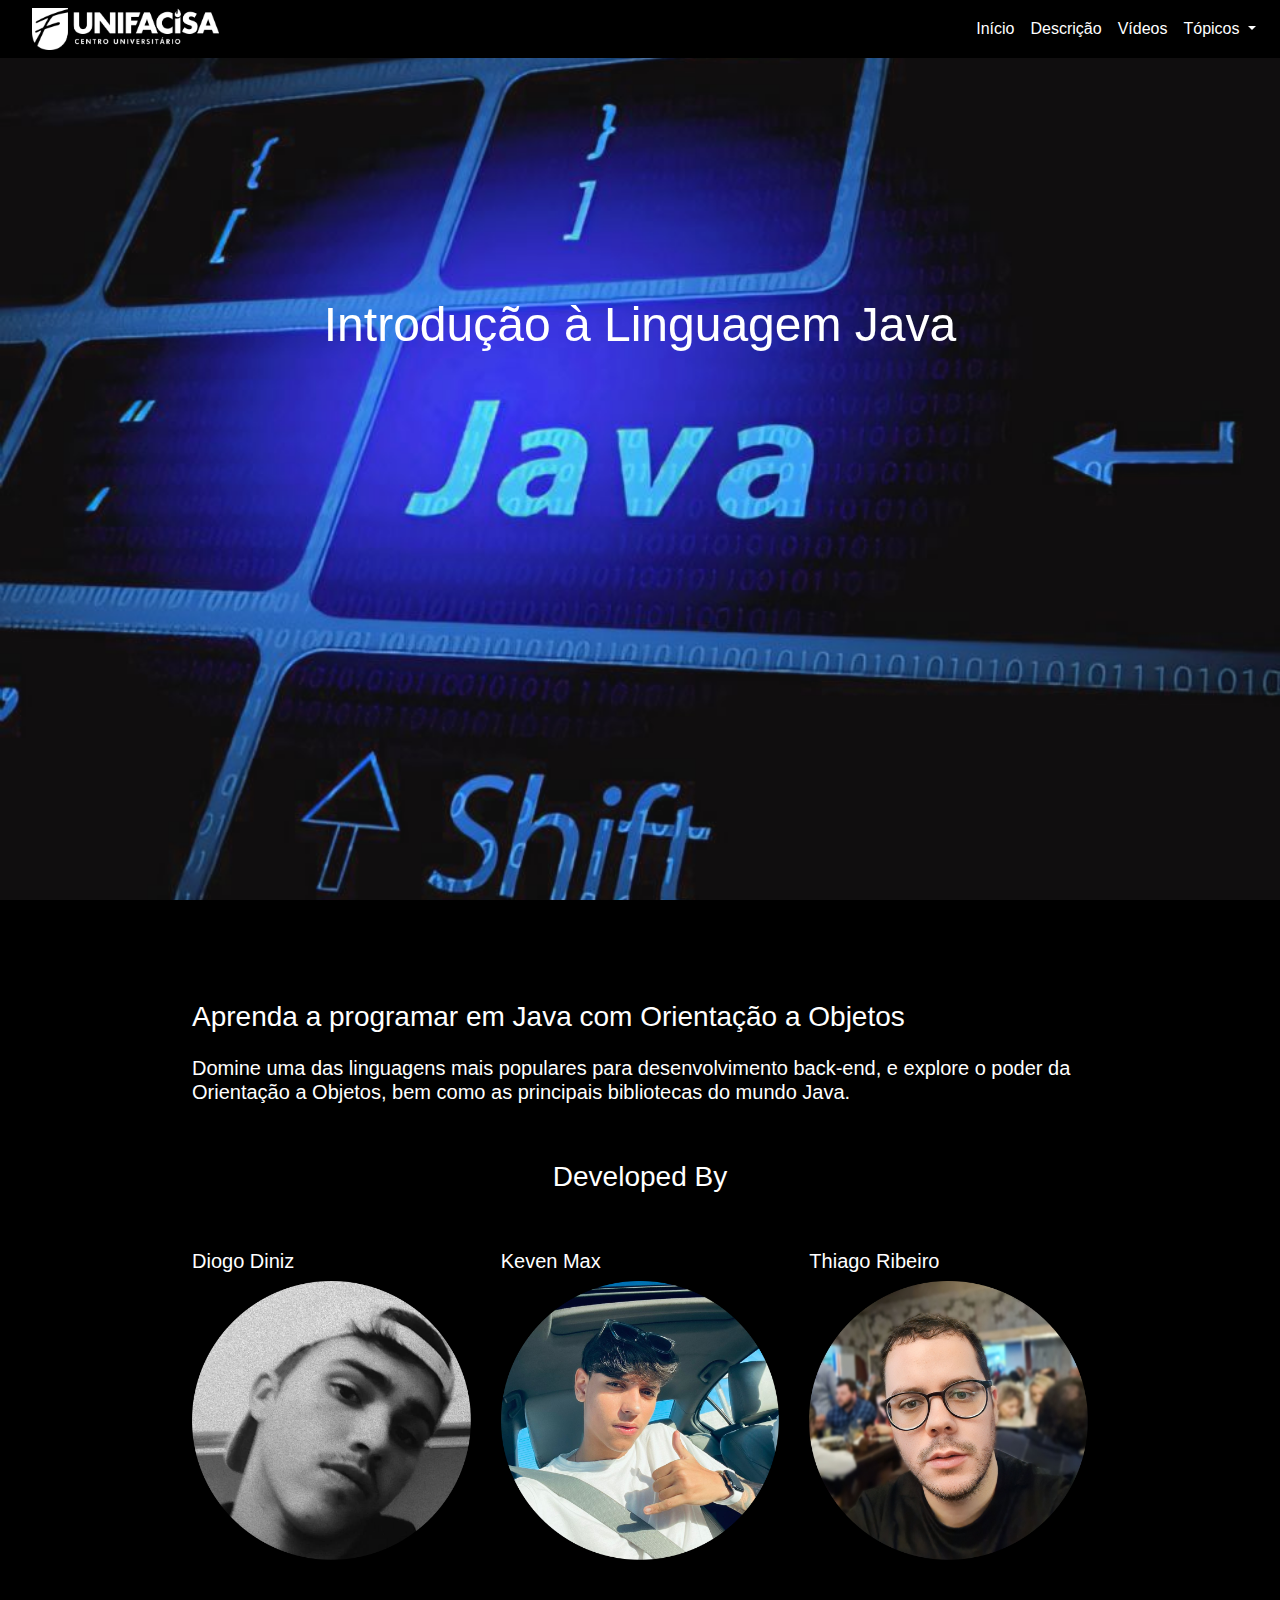
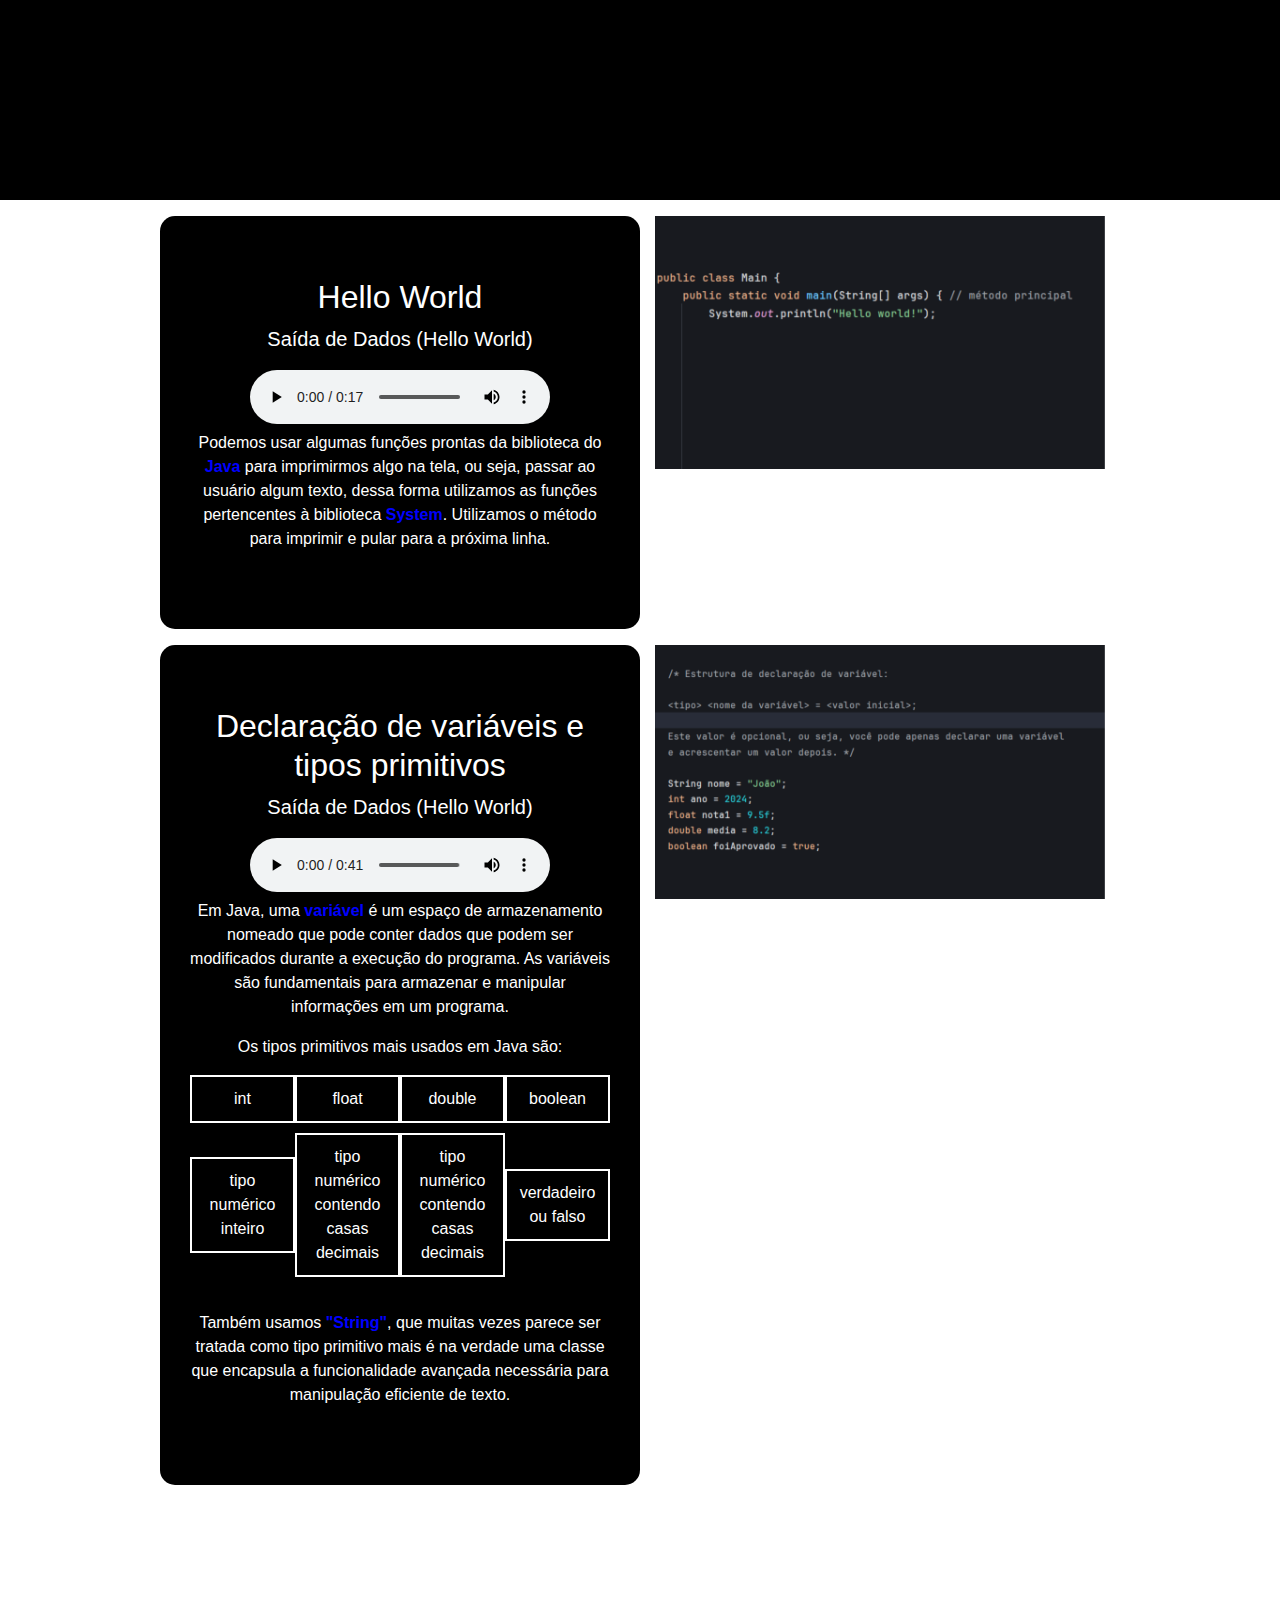
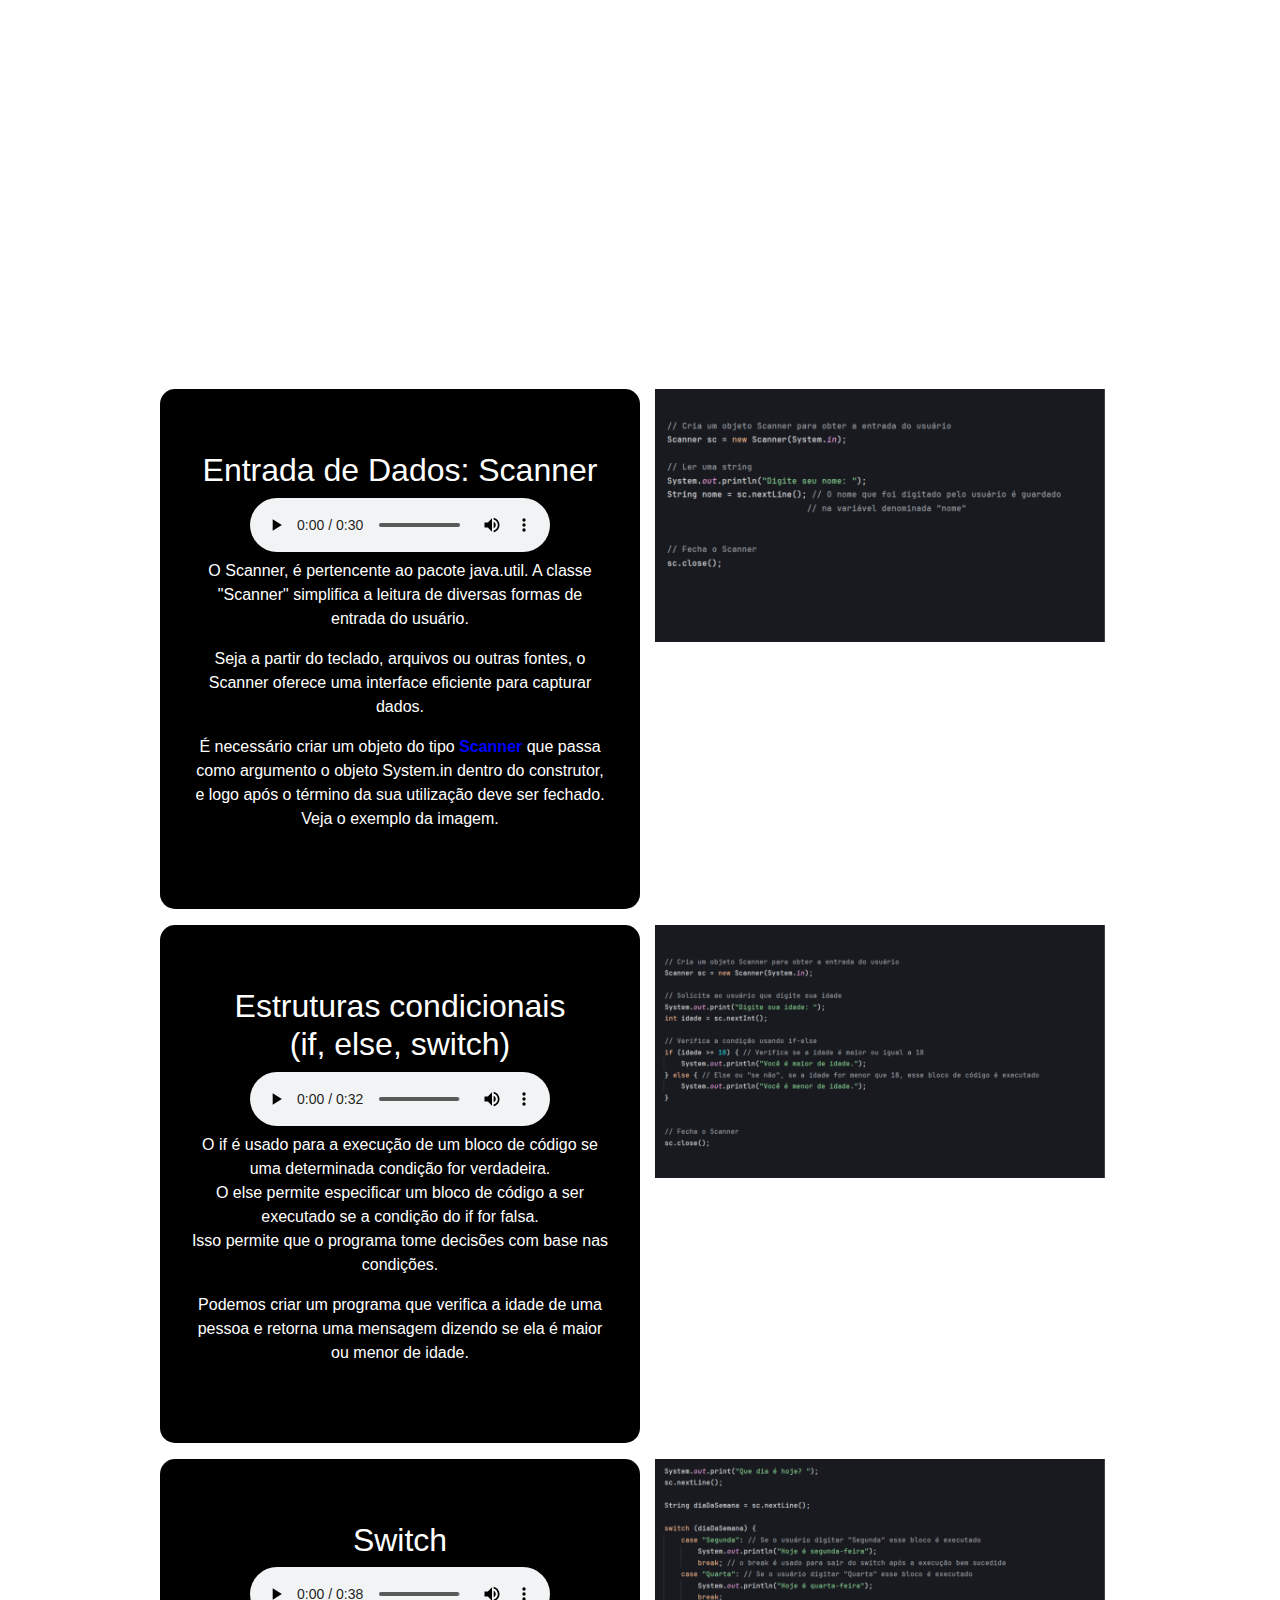
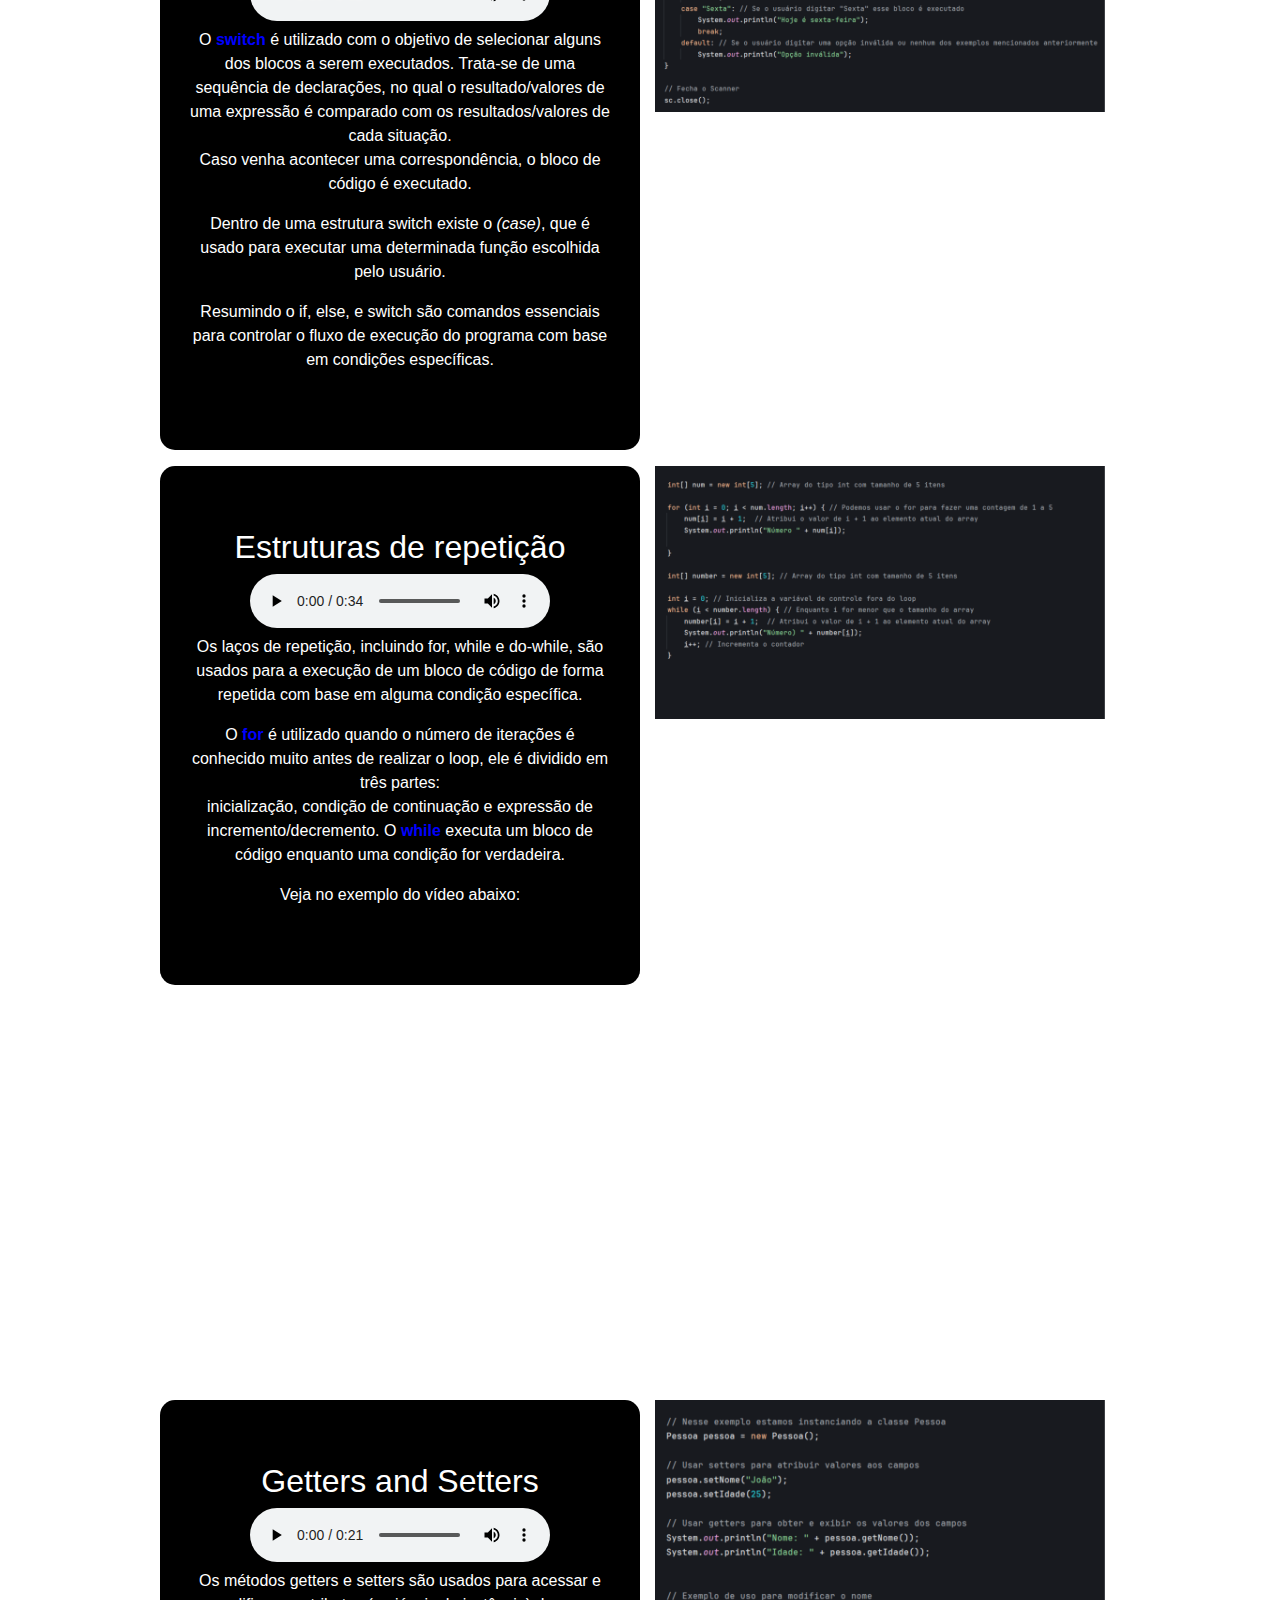
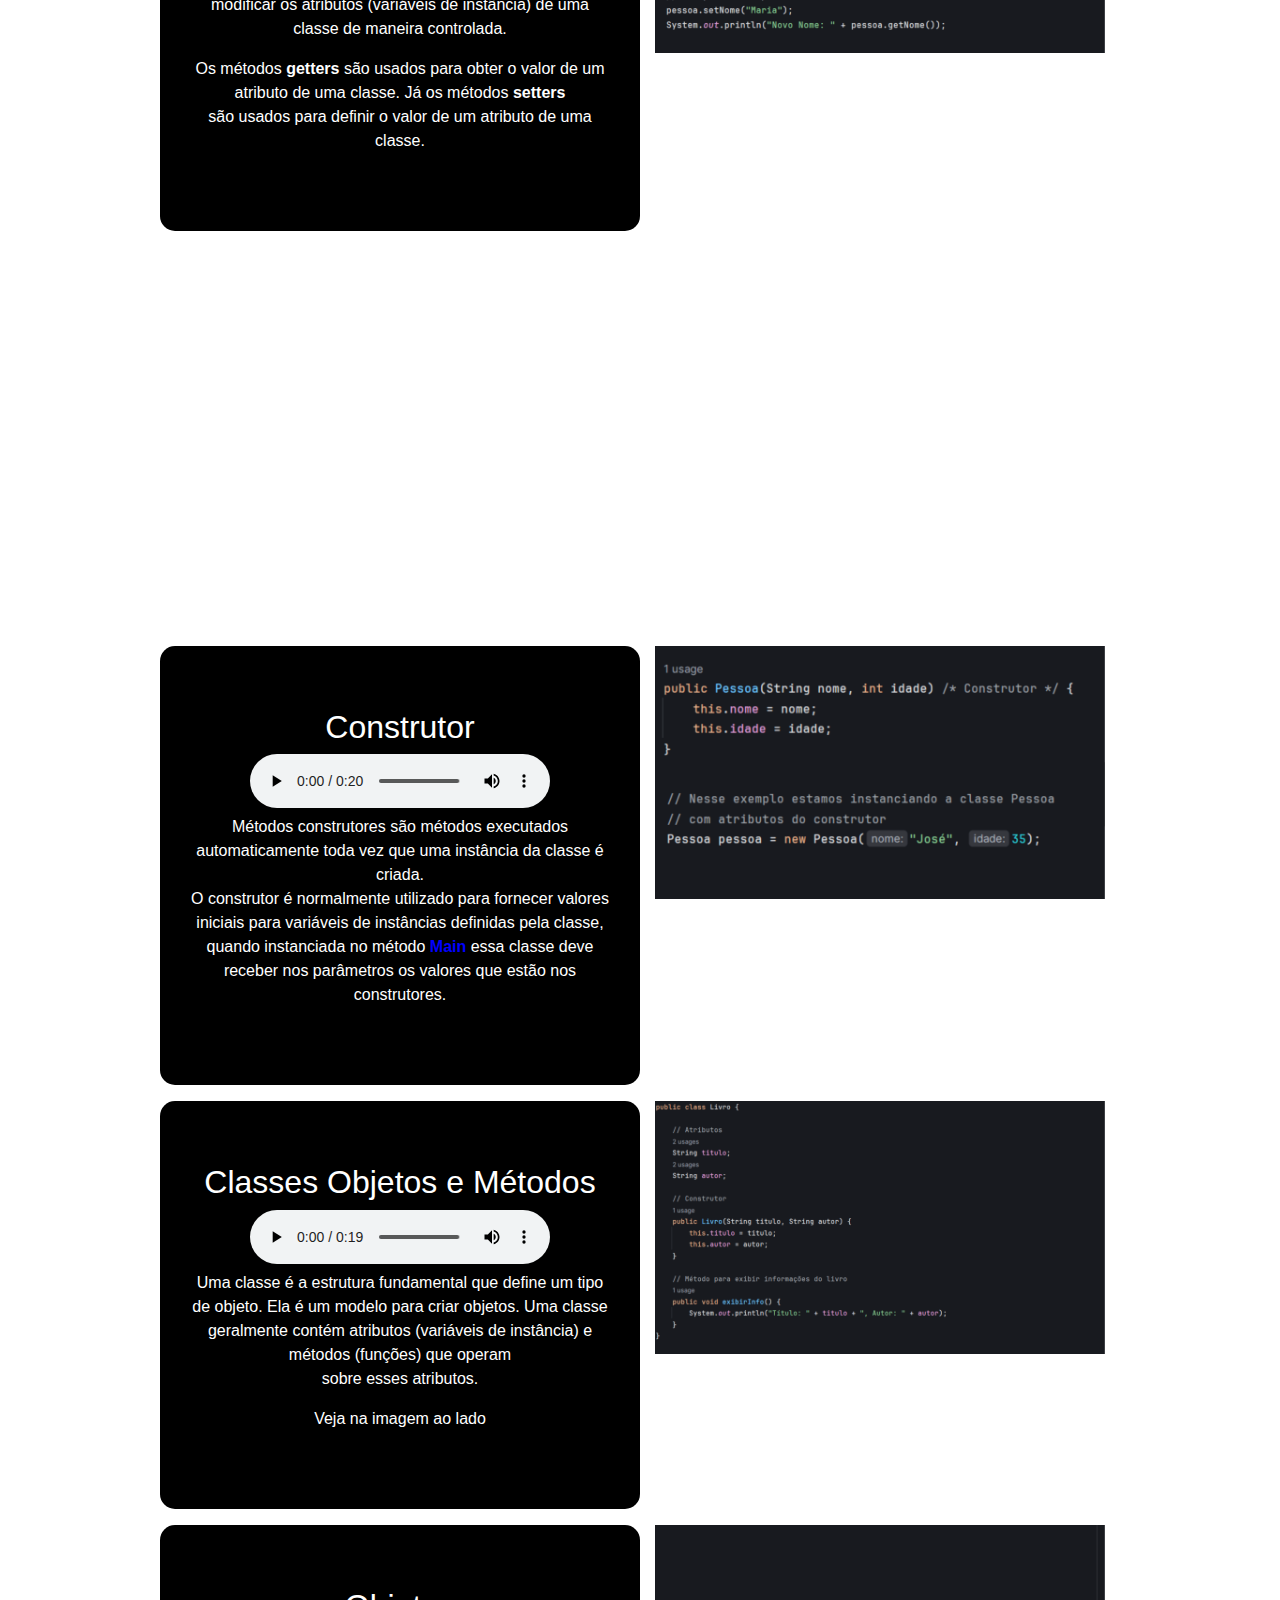
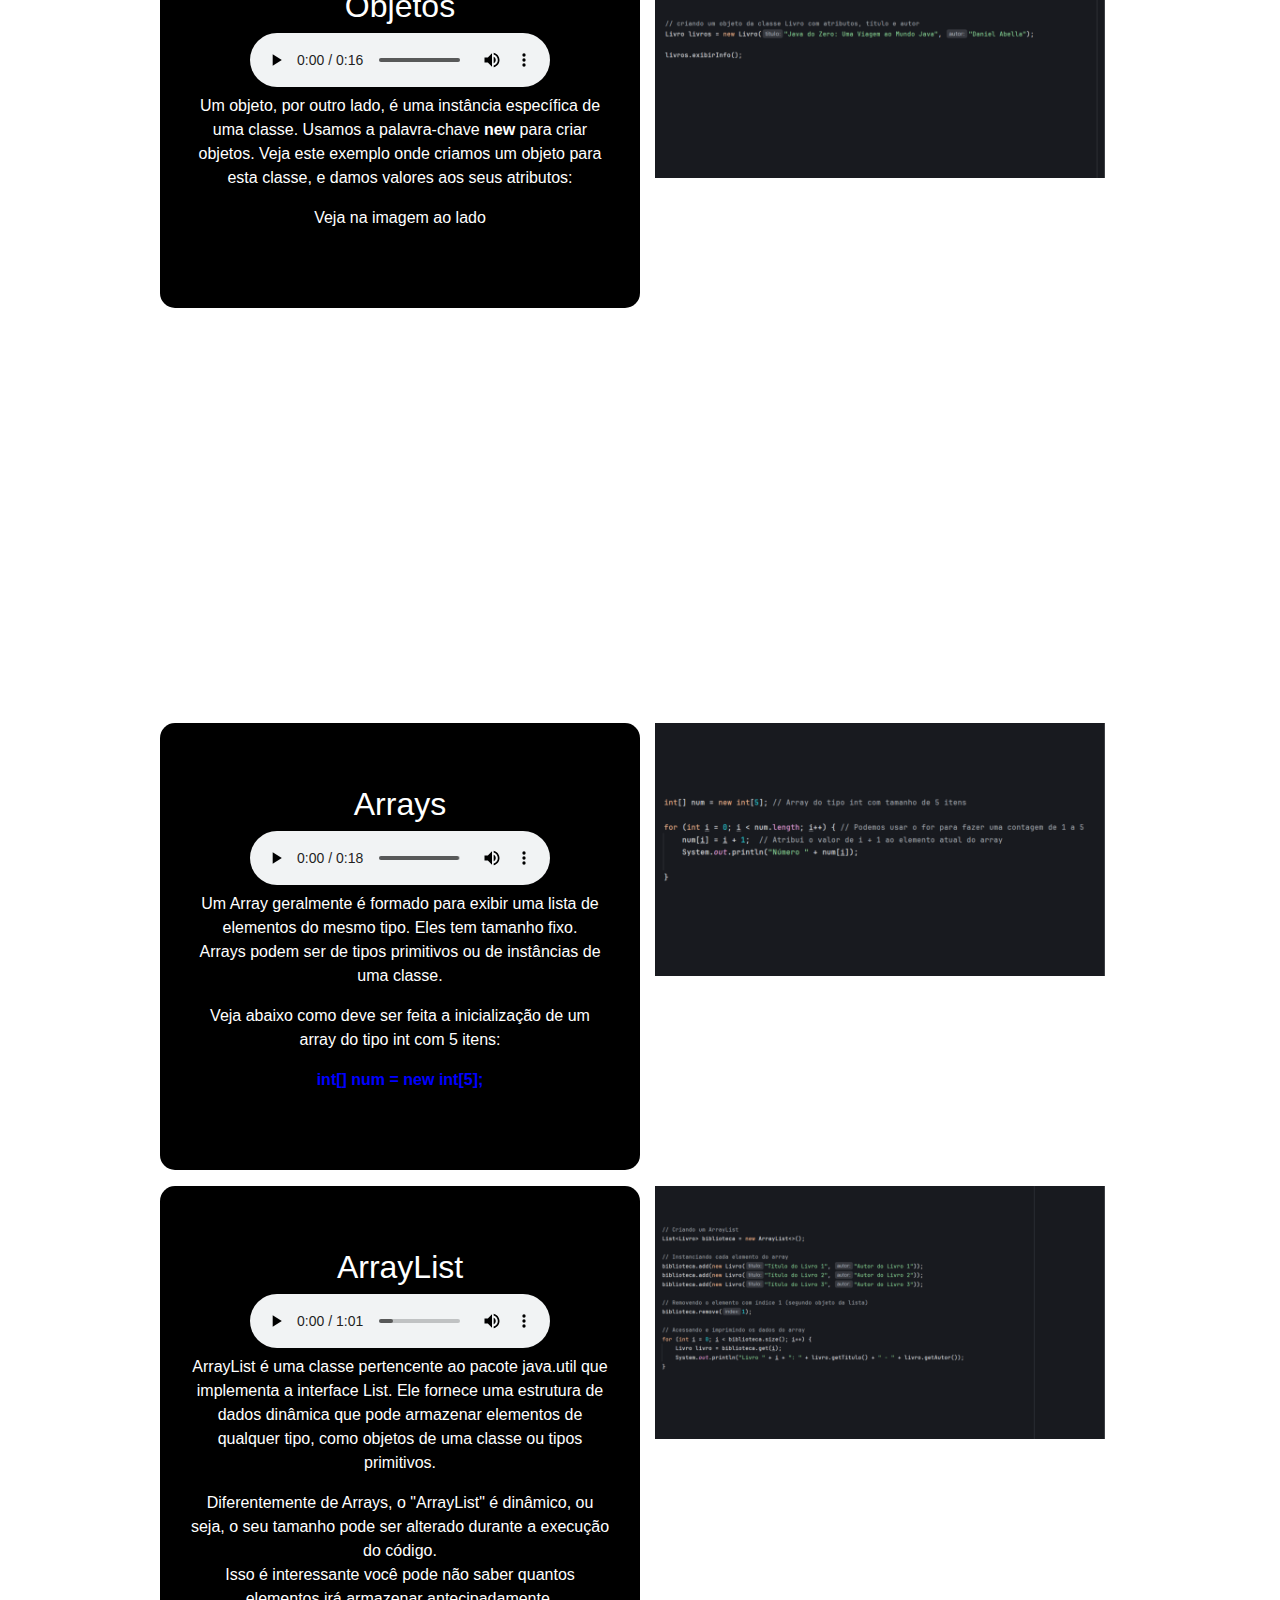
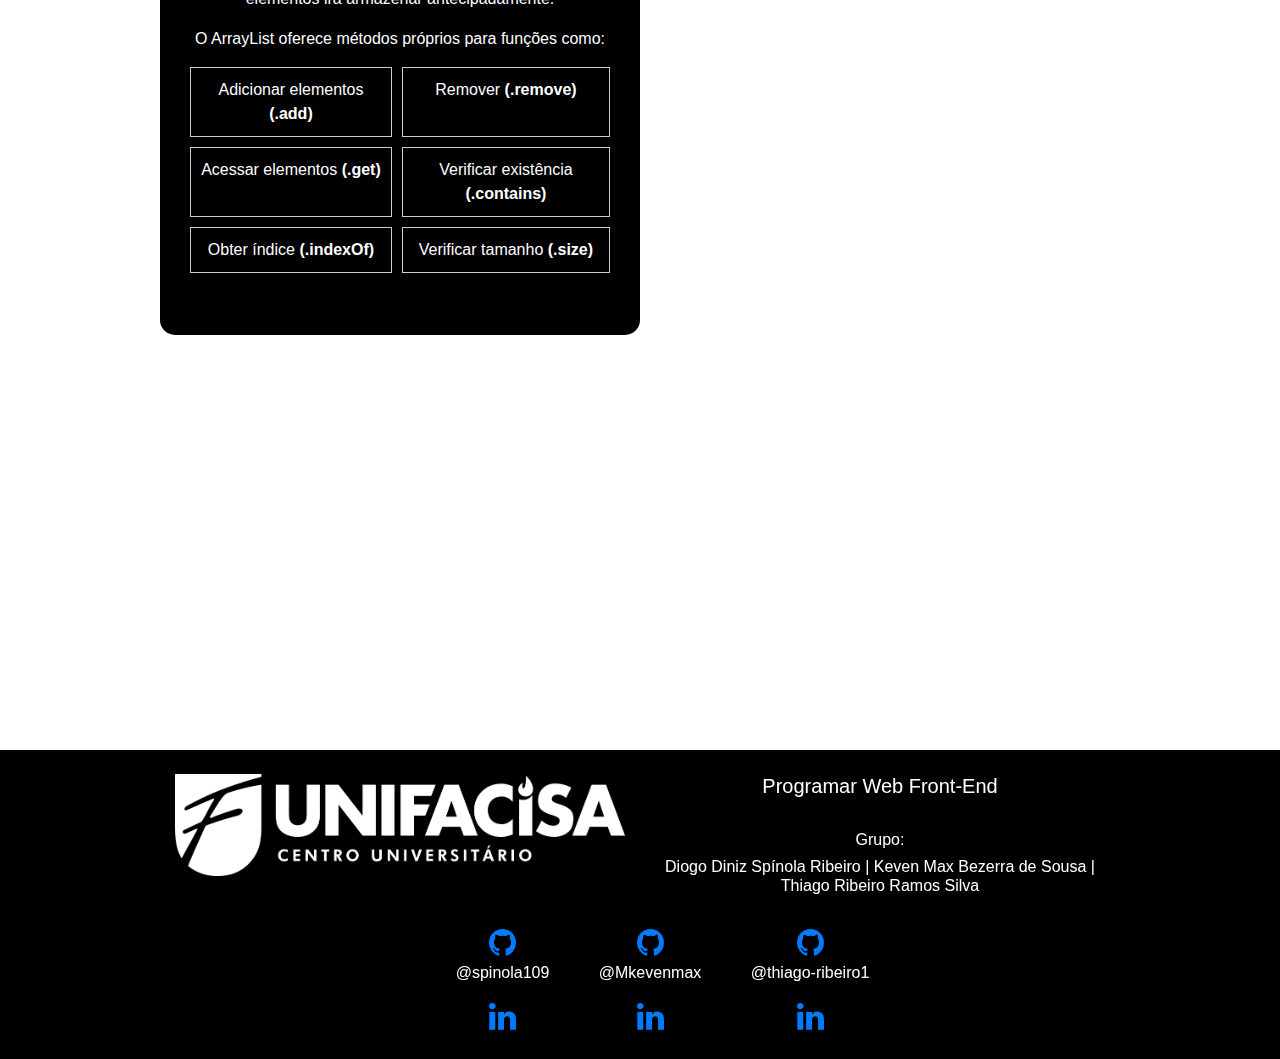
==== commit f0f4b479: "Update index.html" ====
--- a/index.html
+++ b/index.html
@@ -5,6 +5,7 @@
       <meta name="viewport" content="width=device-width, initial-scale=1.0">
       <meta content='Introdução à Linguagem Java' name='description'>
       <meta name="keywords" content="Java, Linguagem java, programação, aprender programação, aula">
+      <meta property="og:image" content="https://learning-java.netlify.app/img/bg.jpg">
       <link rel="icon" type="image/x-icon" href="icon/icon-java.ico">
       <link href="https://cdnjs.cloudflare.com/ajax/libs/font-awesome/4.7.0/css/font-awesome.min.css" rel="stylesheet">
       <link rel="stylesheet" href="https://stackpath.bootstrapcdn.com/bootstrap/4.5.2/css/bootstrap.min.css">
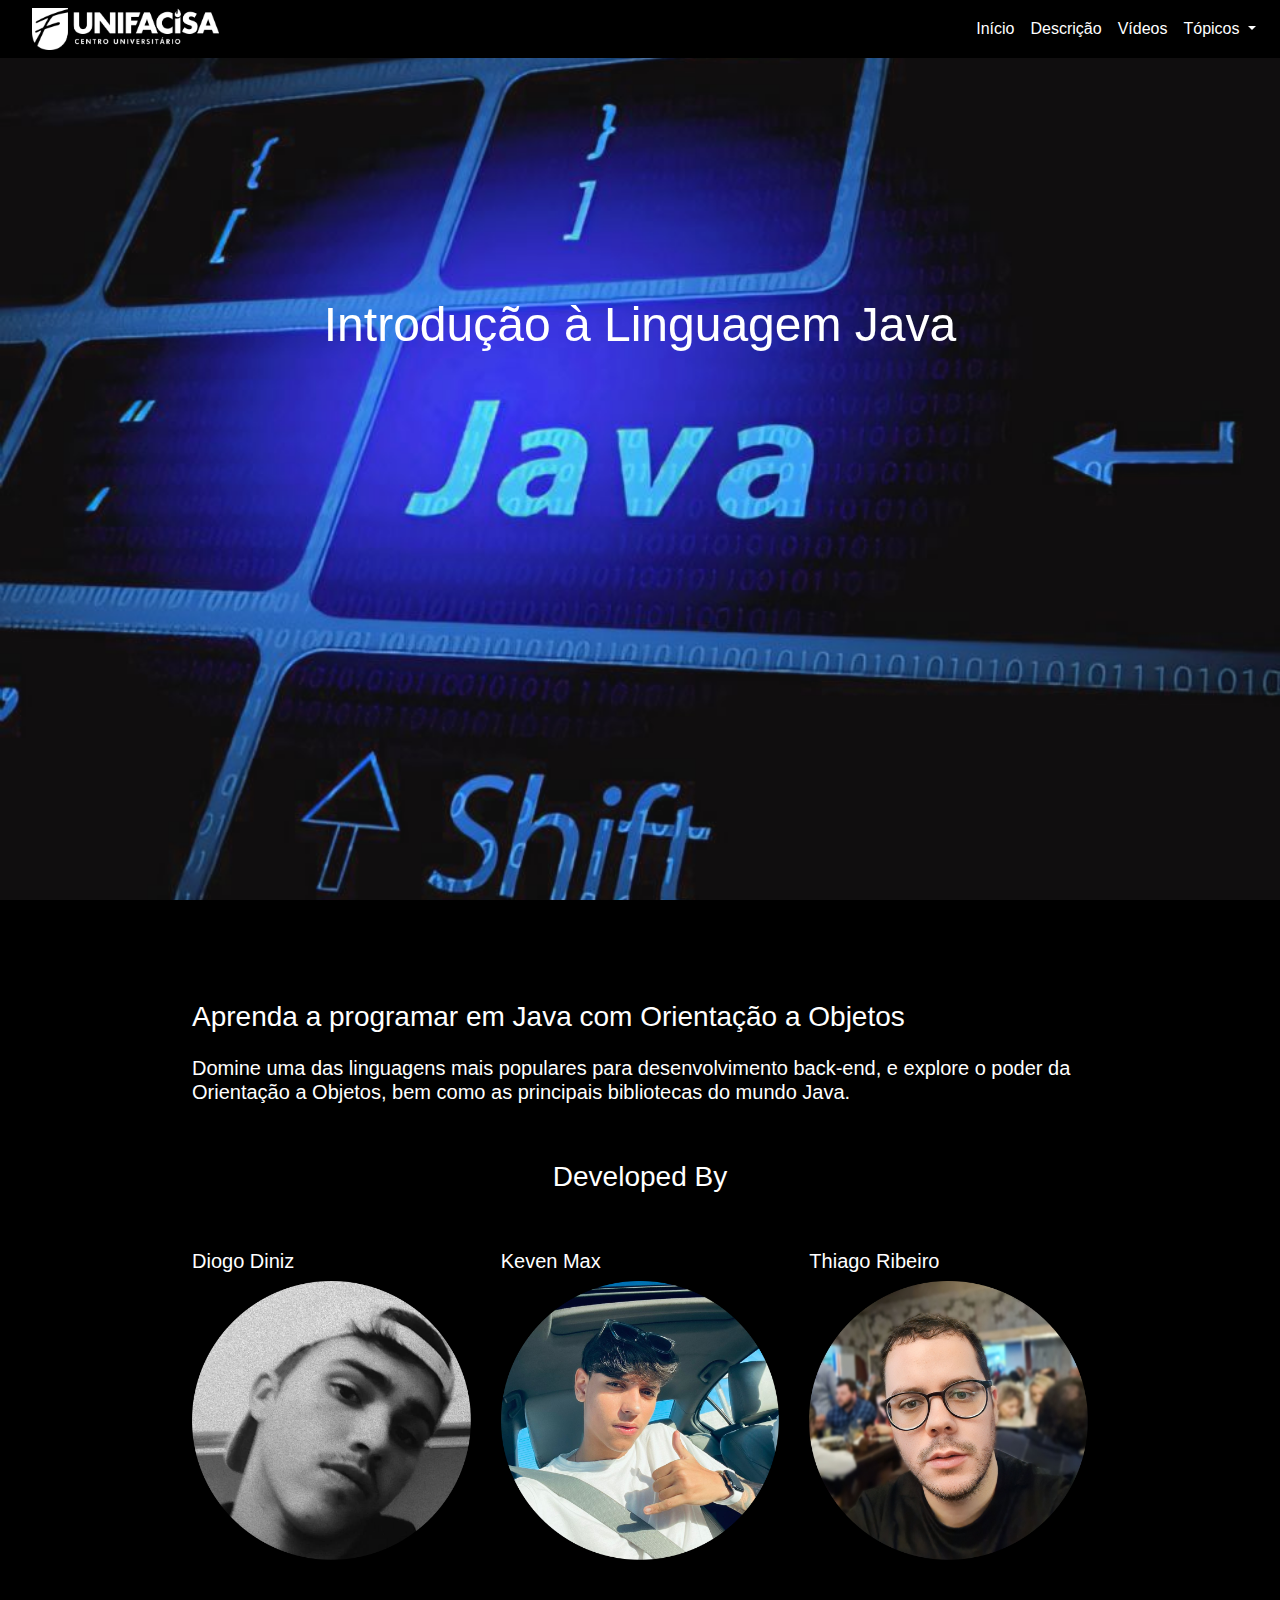
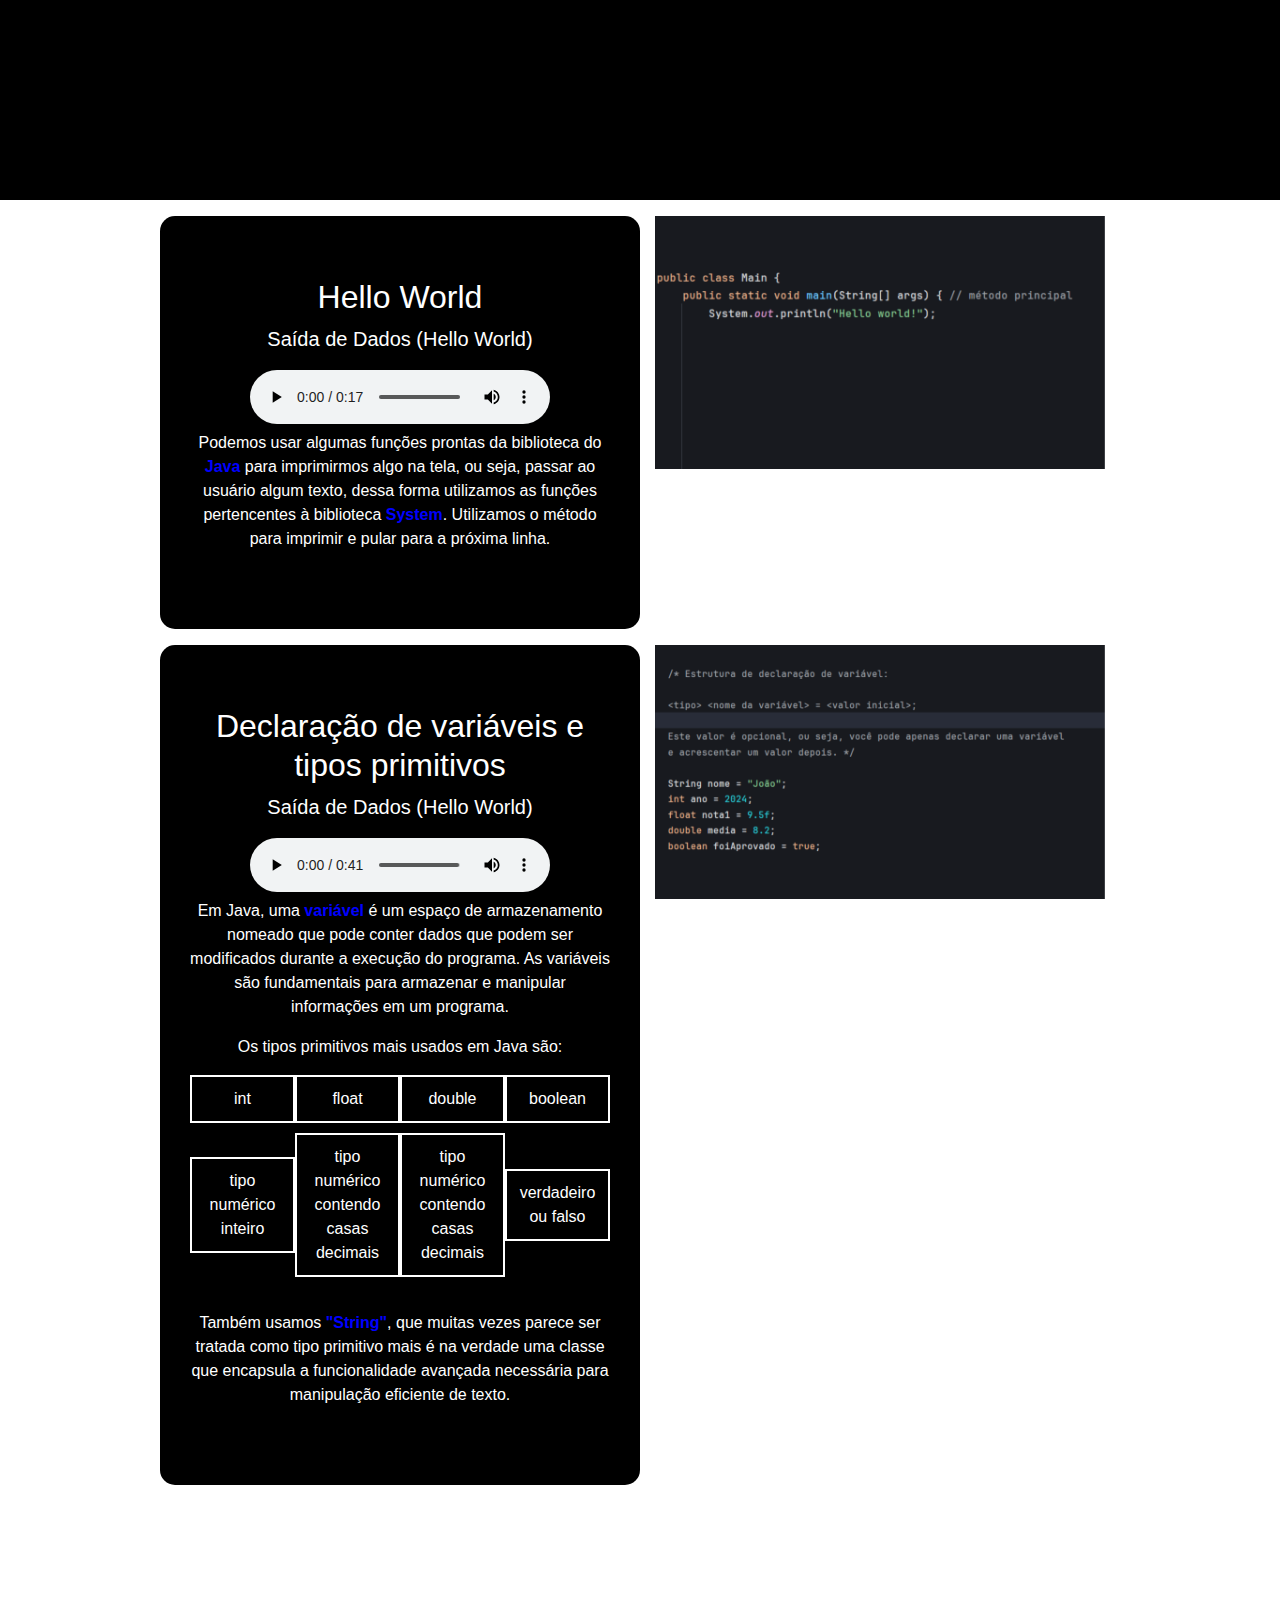
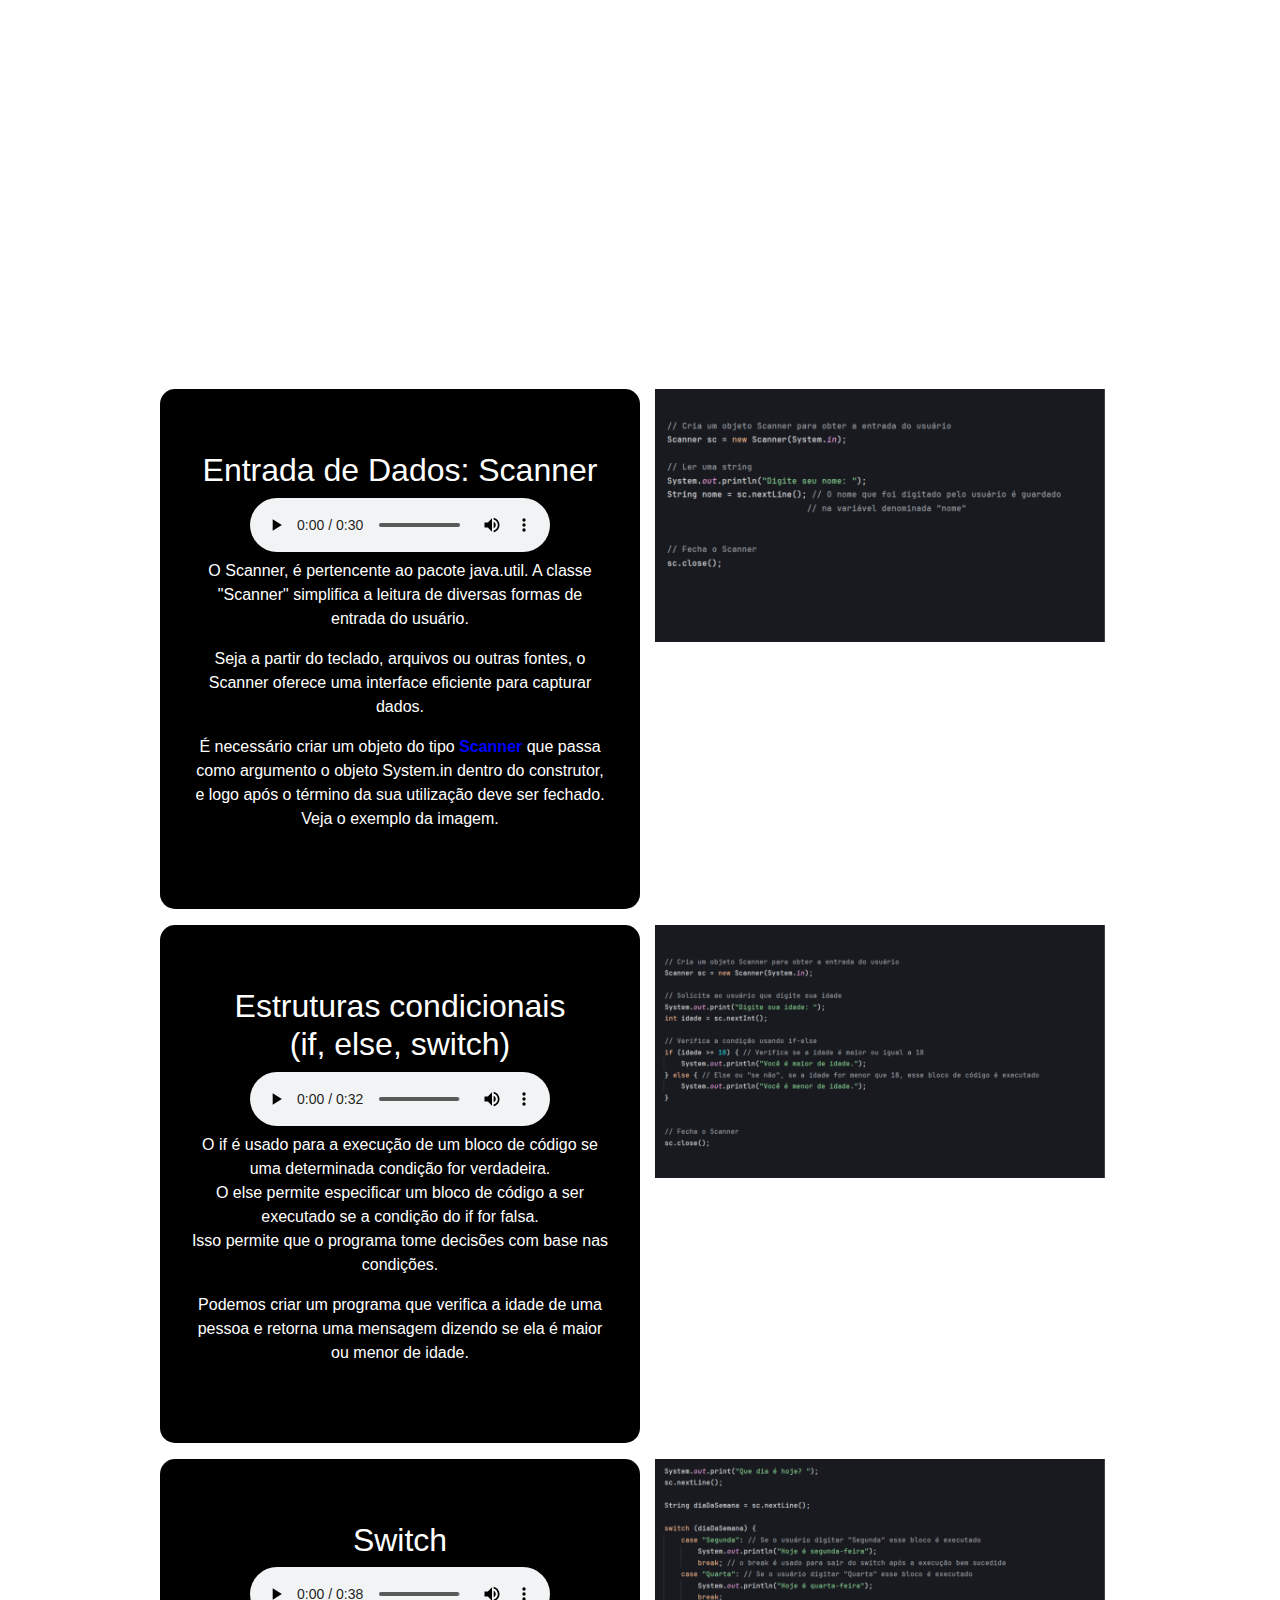
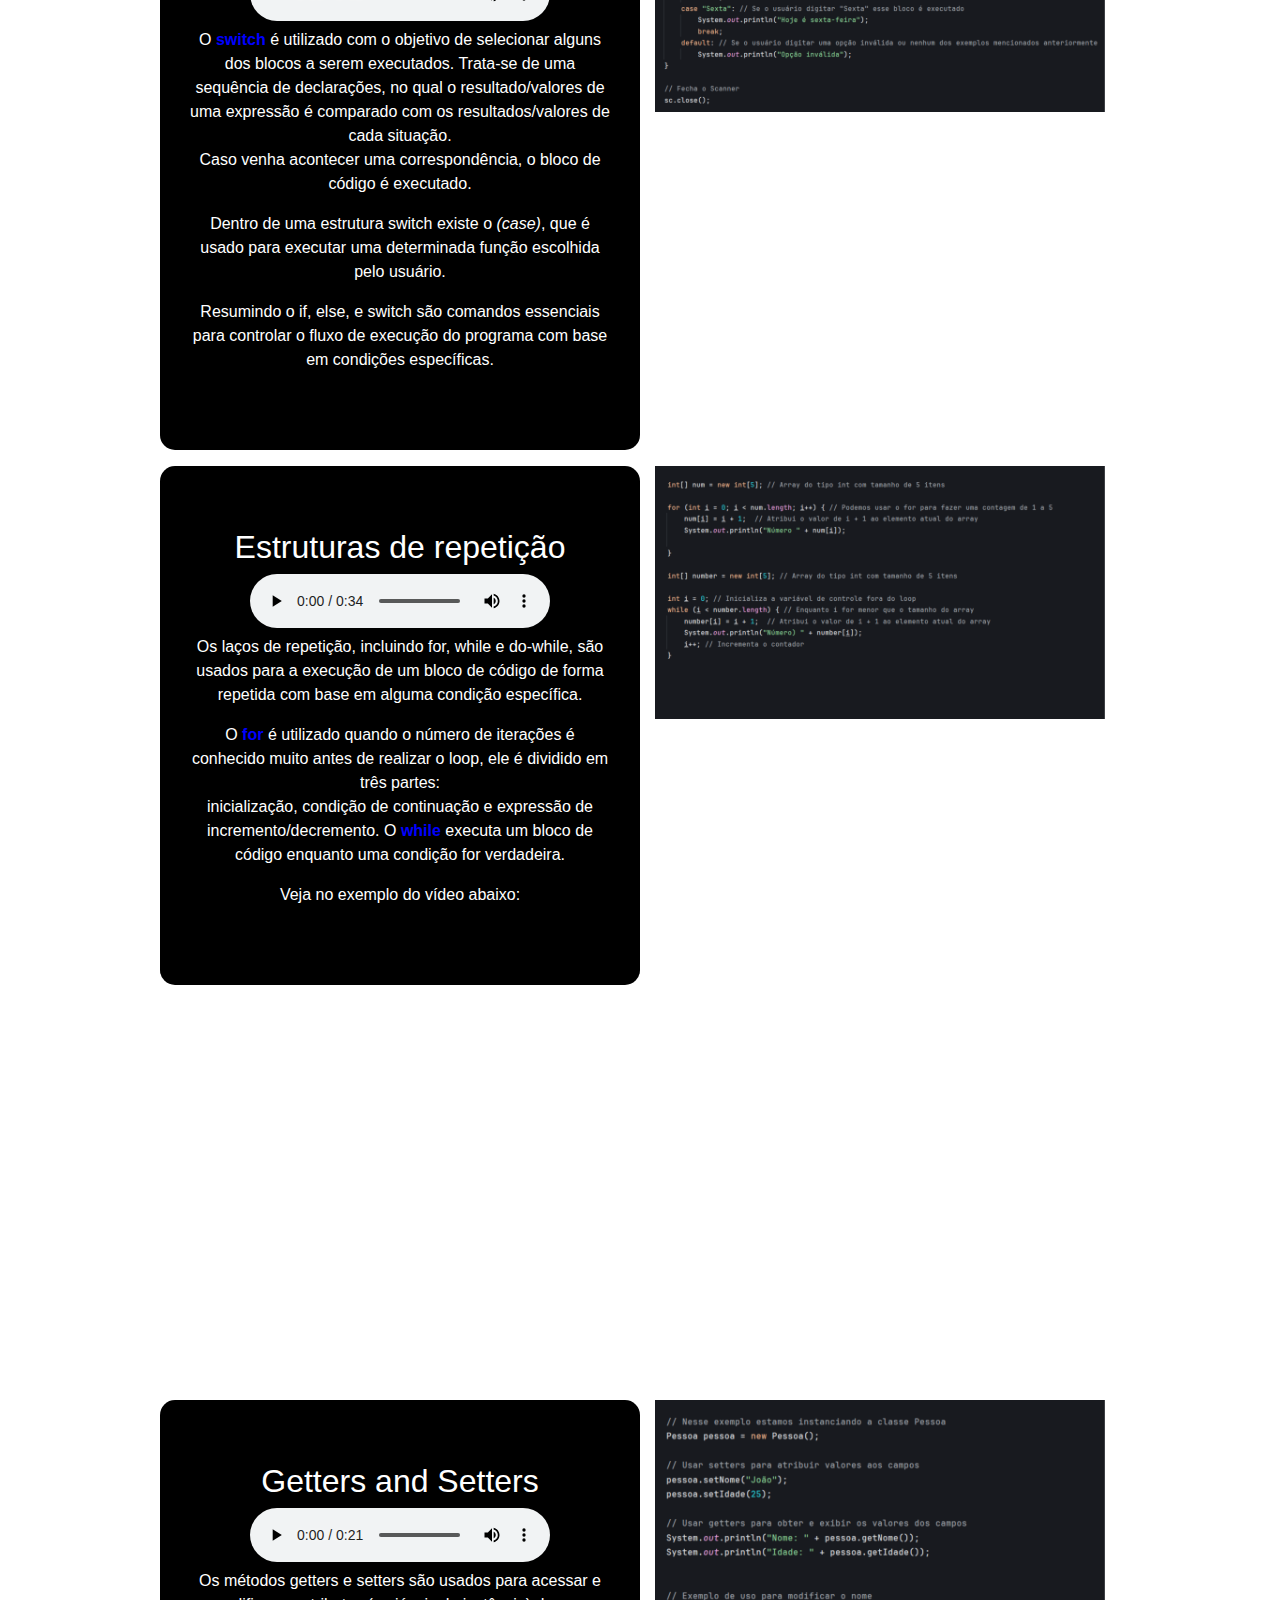
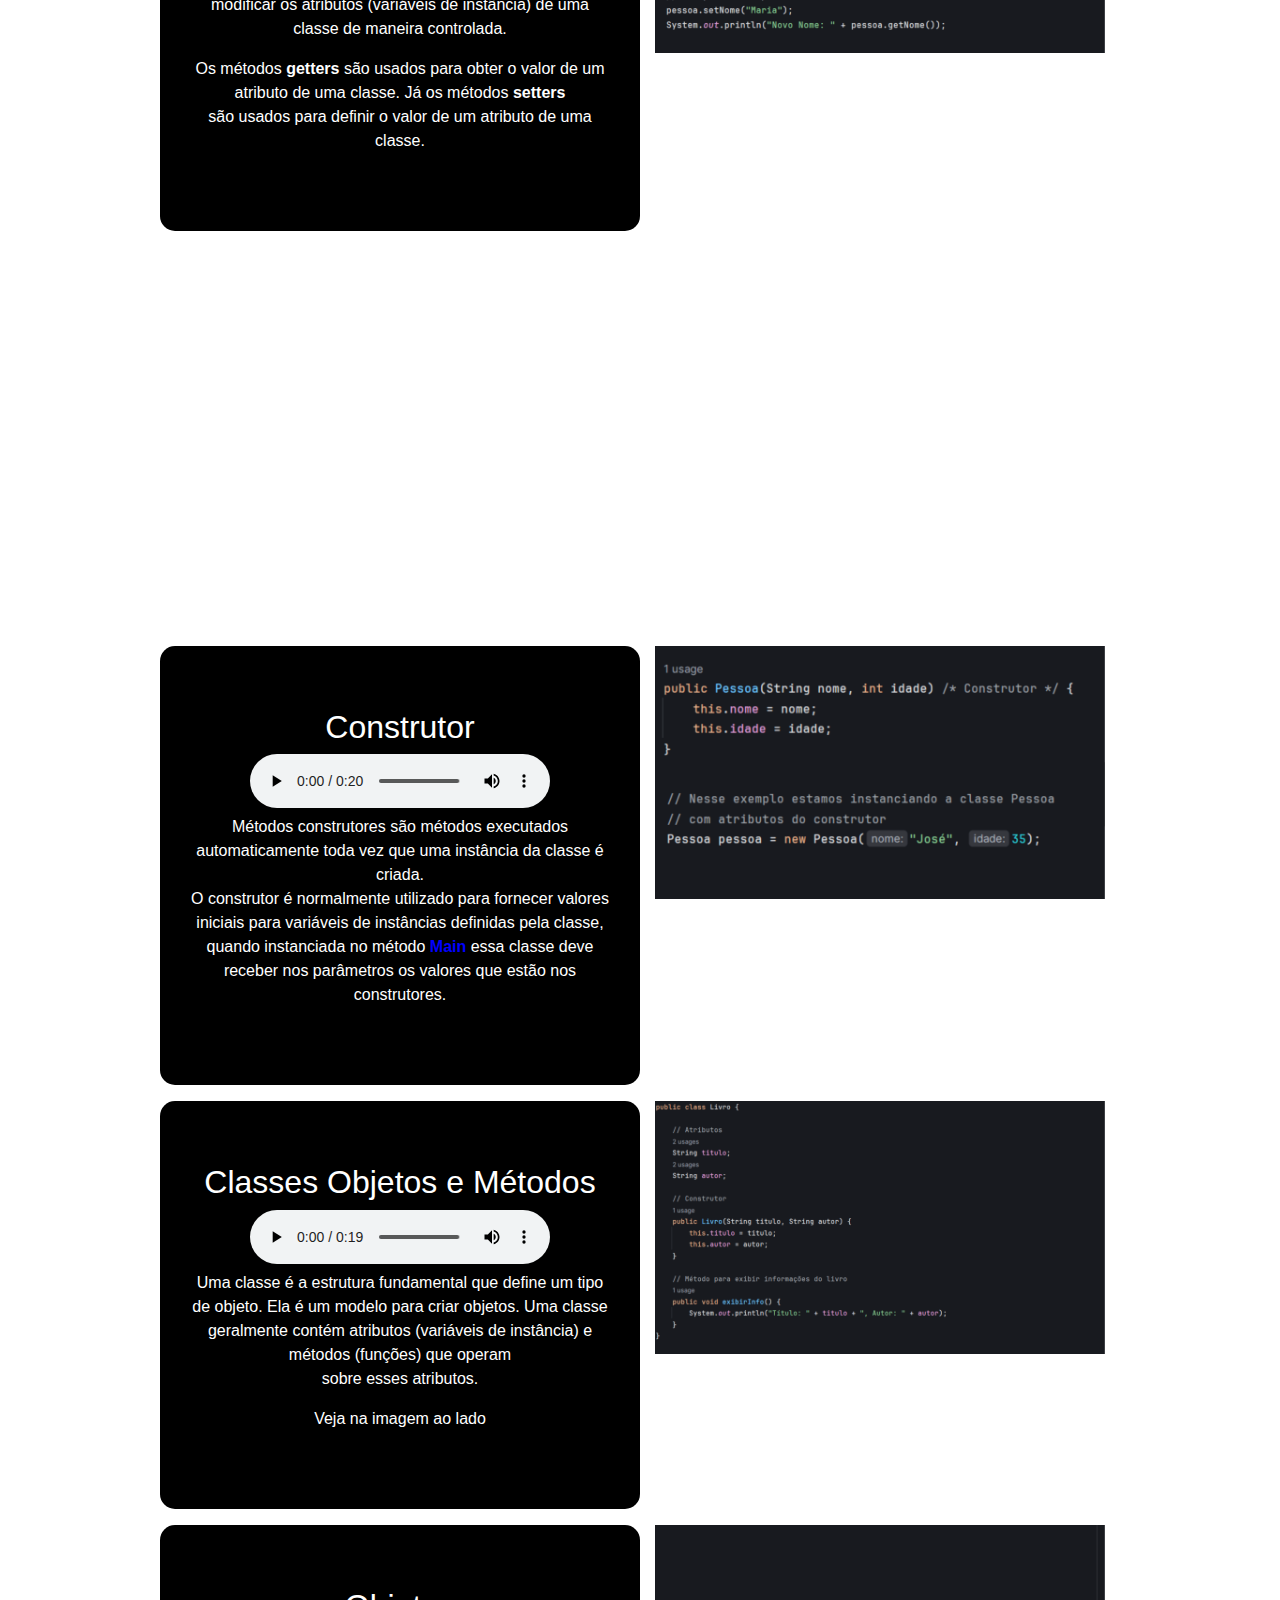
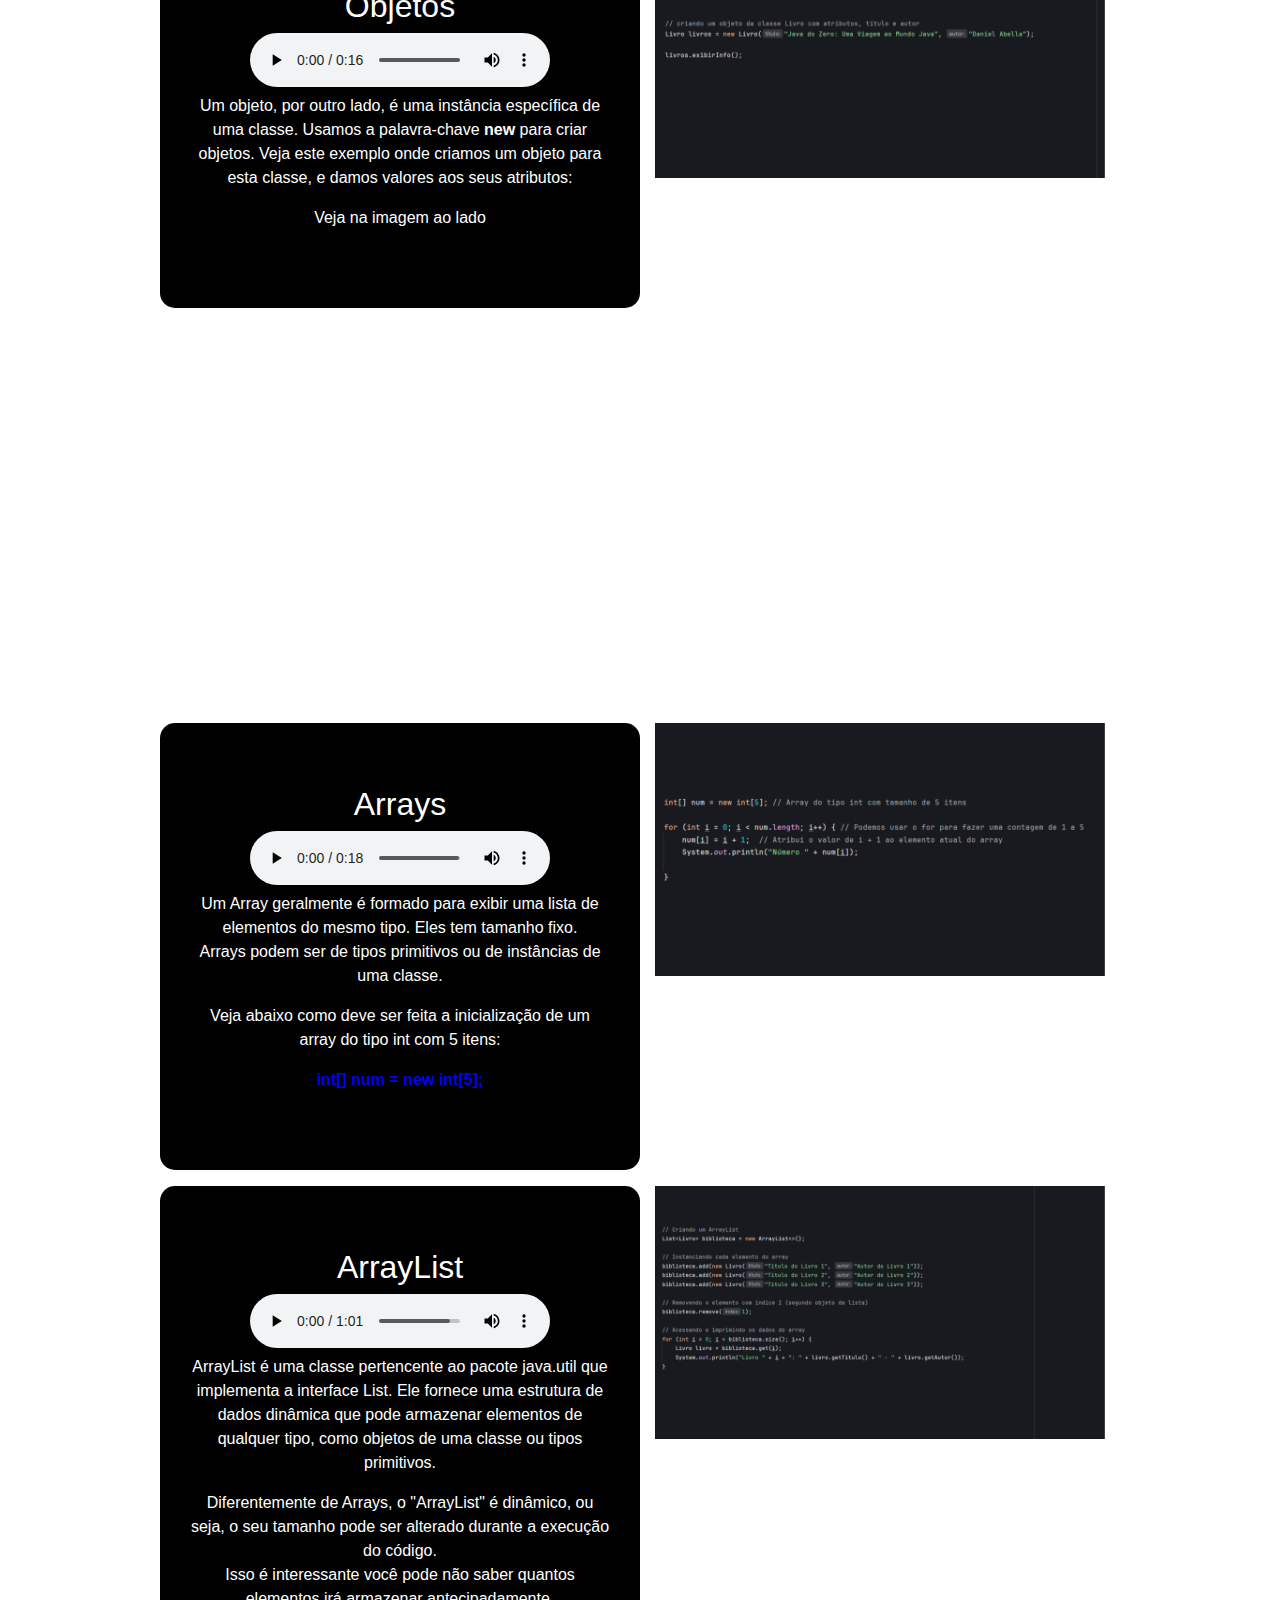
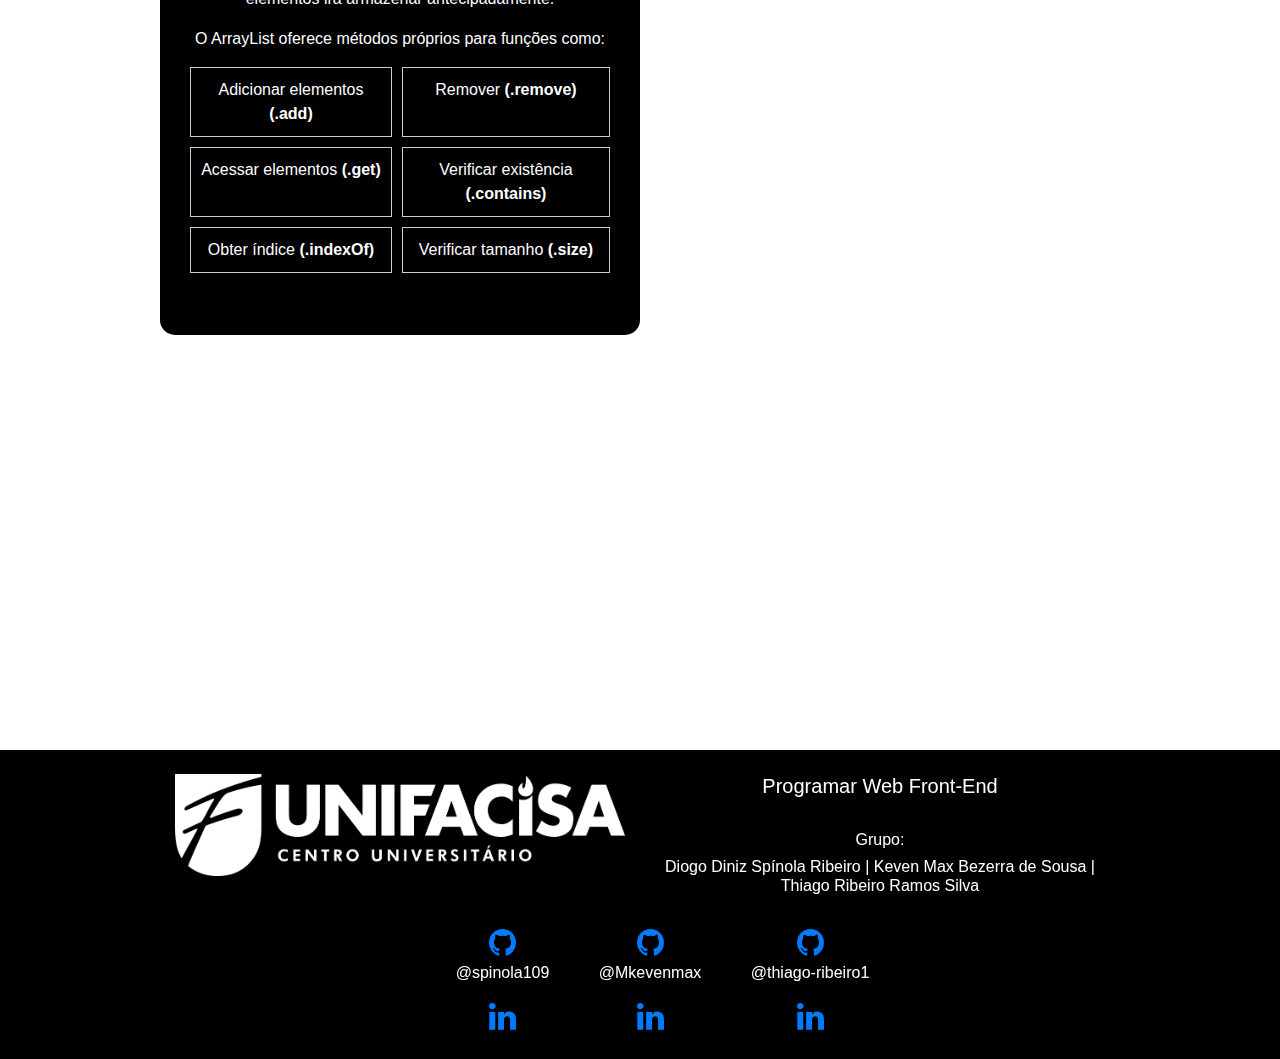
==== commit 9ec08026: "Update index.html" ====
--- a/index.html
+++ b/index.html
@@ -5,7 +5,7 @@
       <meta name="viewport" content="width=device-width, initial-scale=1.0">
       <meta content='Introdução à Linguagem Java' name='description'>
       <meta name="keywords" content="Java, Linguagem java, programação, aprender programação, aula">
-      <meta property="og:image" content="https://learning-java.netlify.app/img/bg.jpg">
+      <meta property="og:image" content="img/bg.jpg">
       <link rel="icon" type="image/x-icon" href="icon/icon-java.ico">
       <link href="https://cdnjs.cloudflare.com/ajax/libs/font-awesome/4.7.0/css/font-awesome.min.css" rel="stylesheet">
       <link rel="stylesheet" href="https://stackpath.bootstrapcdn.com/bootstrap/4.5.2/css/bootstrap.min.css">
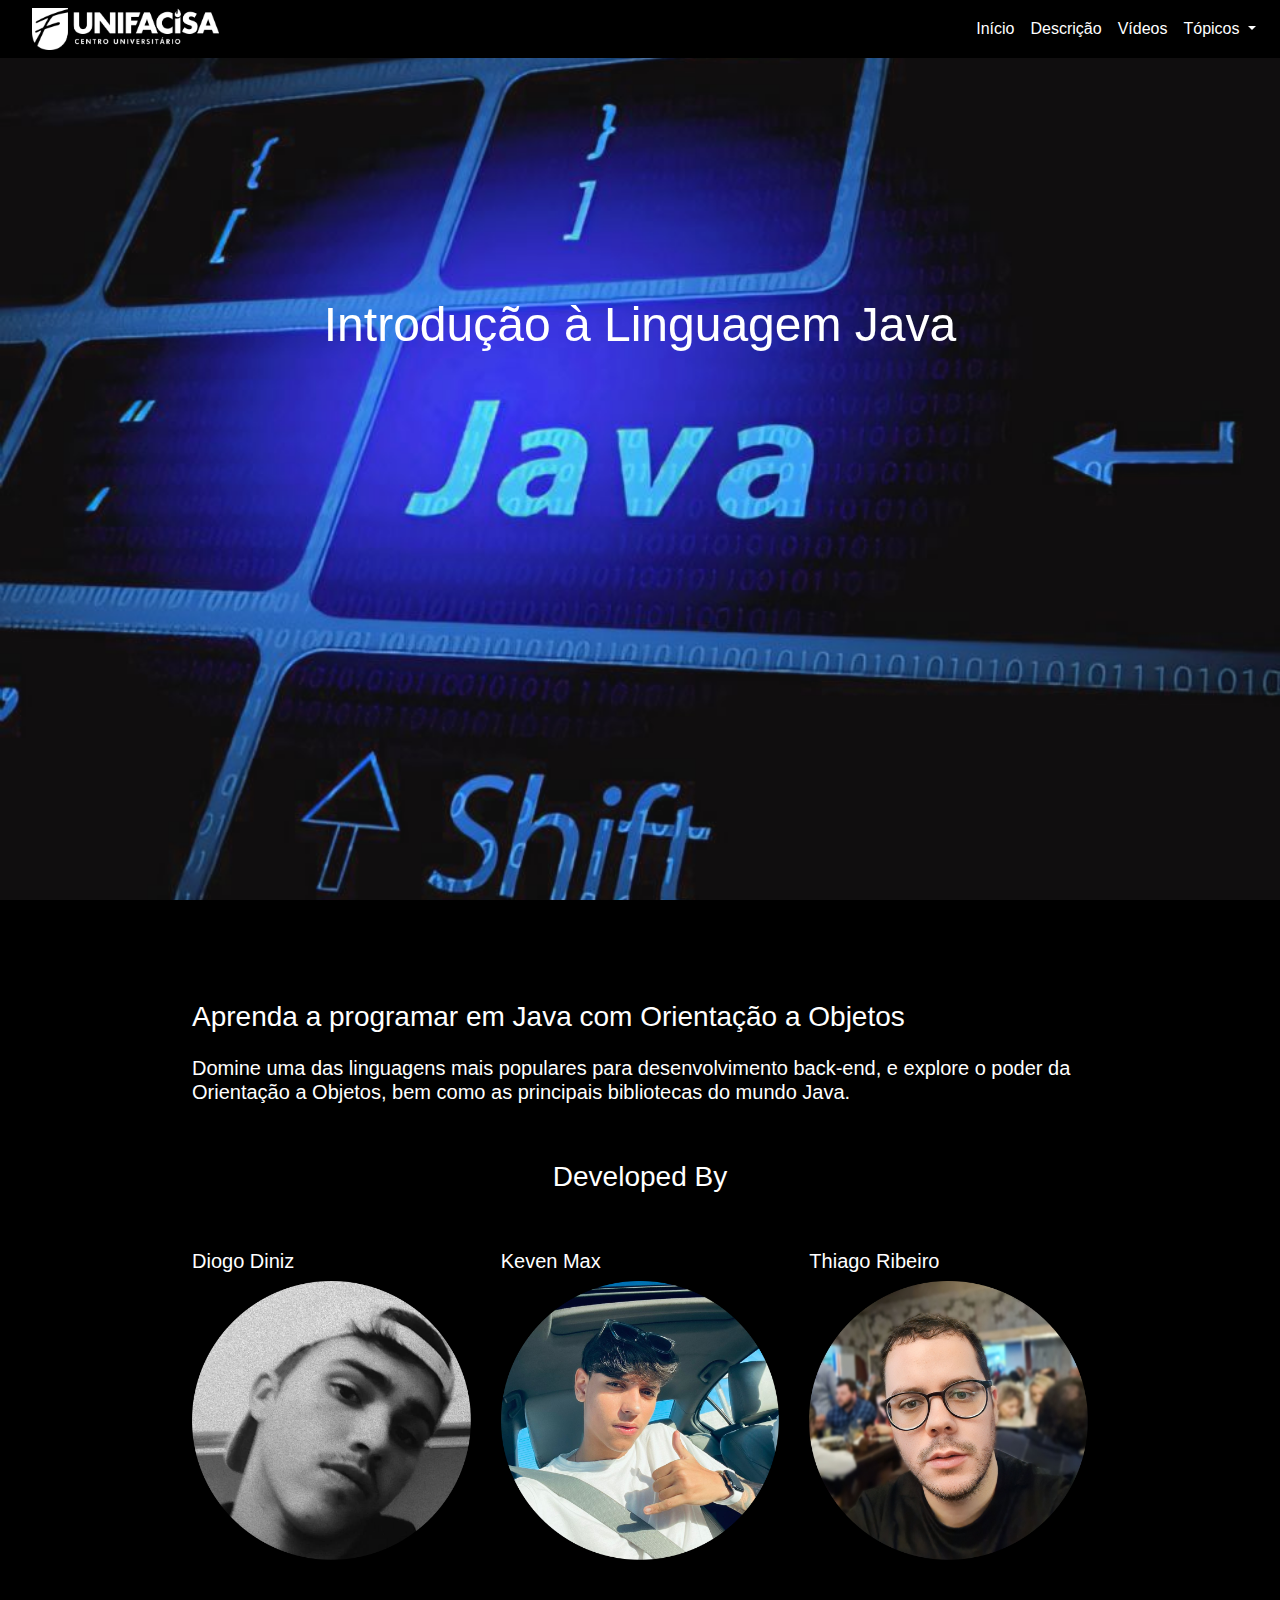
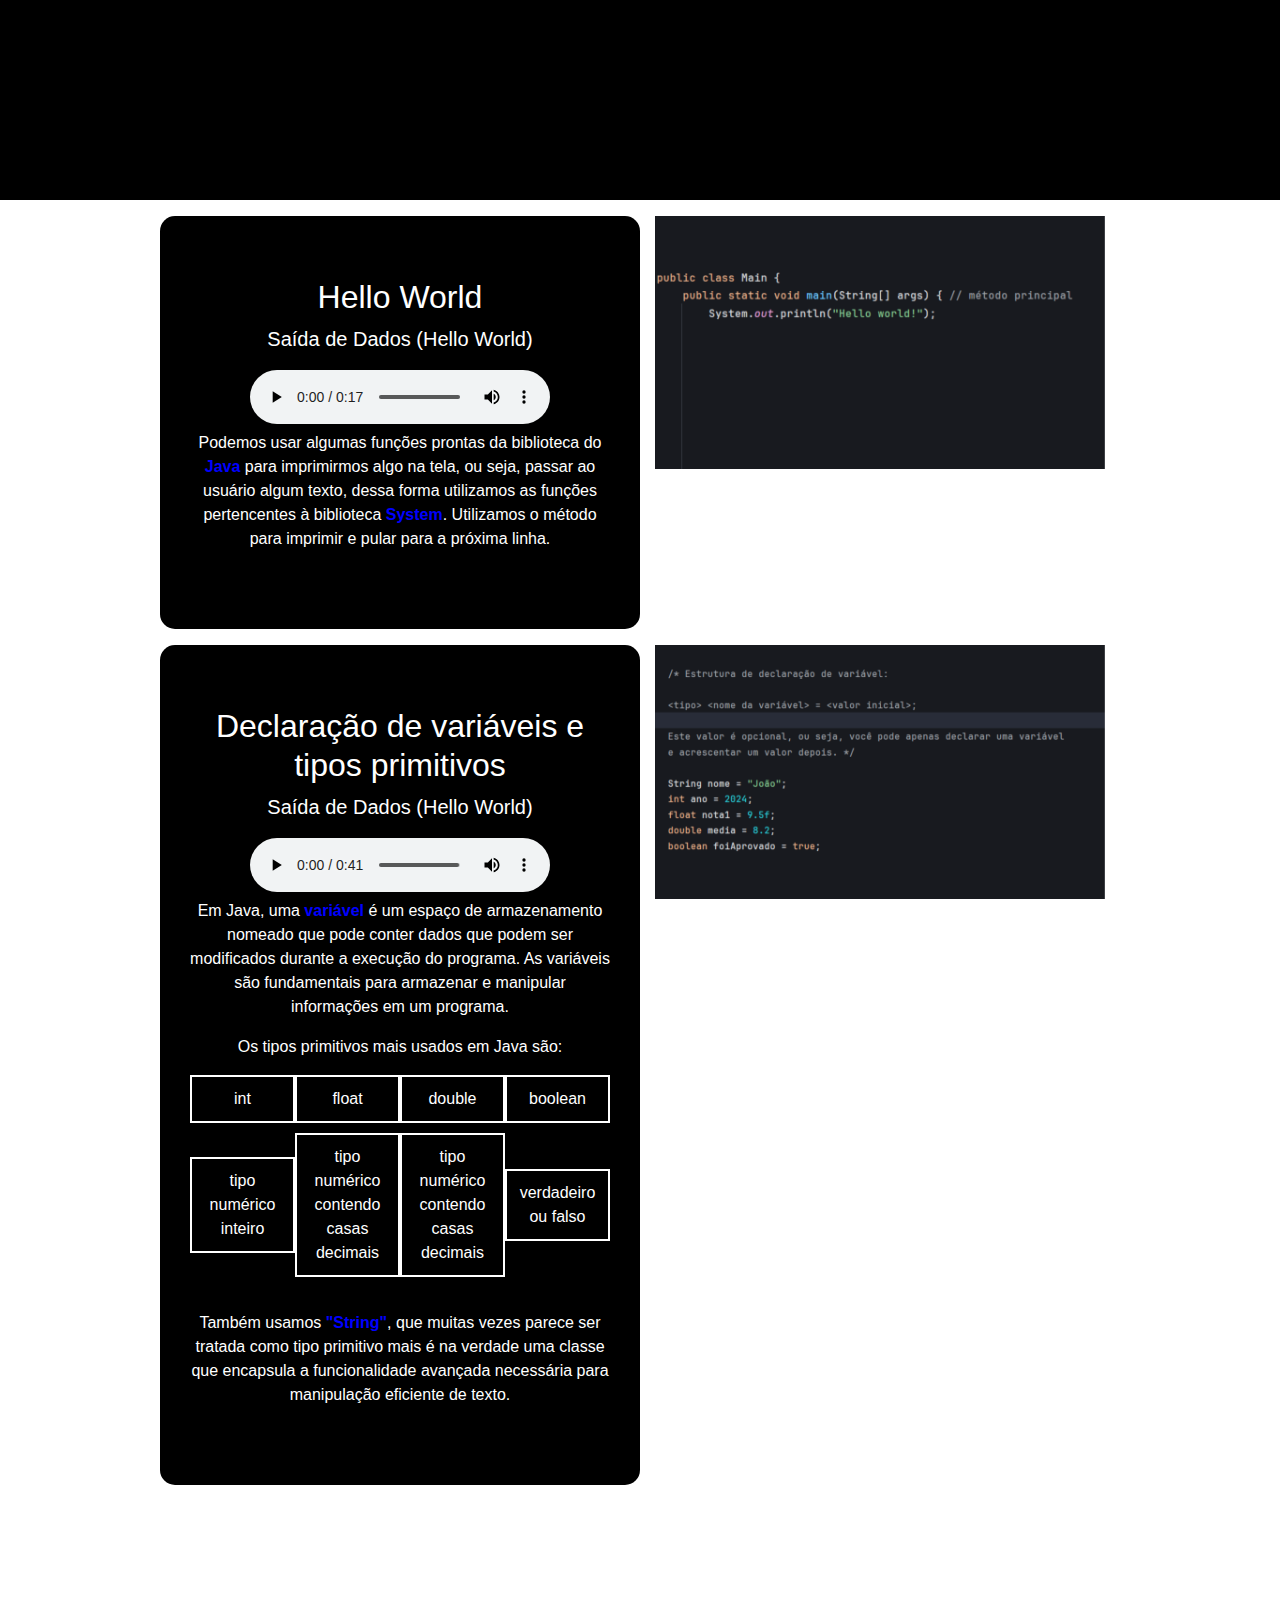
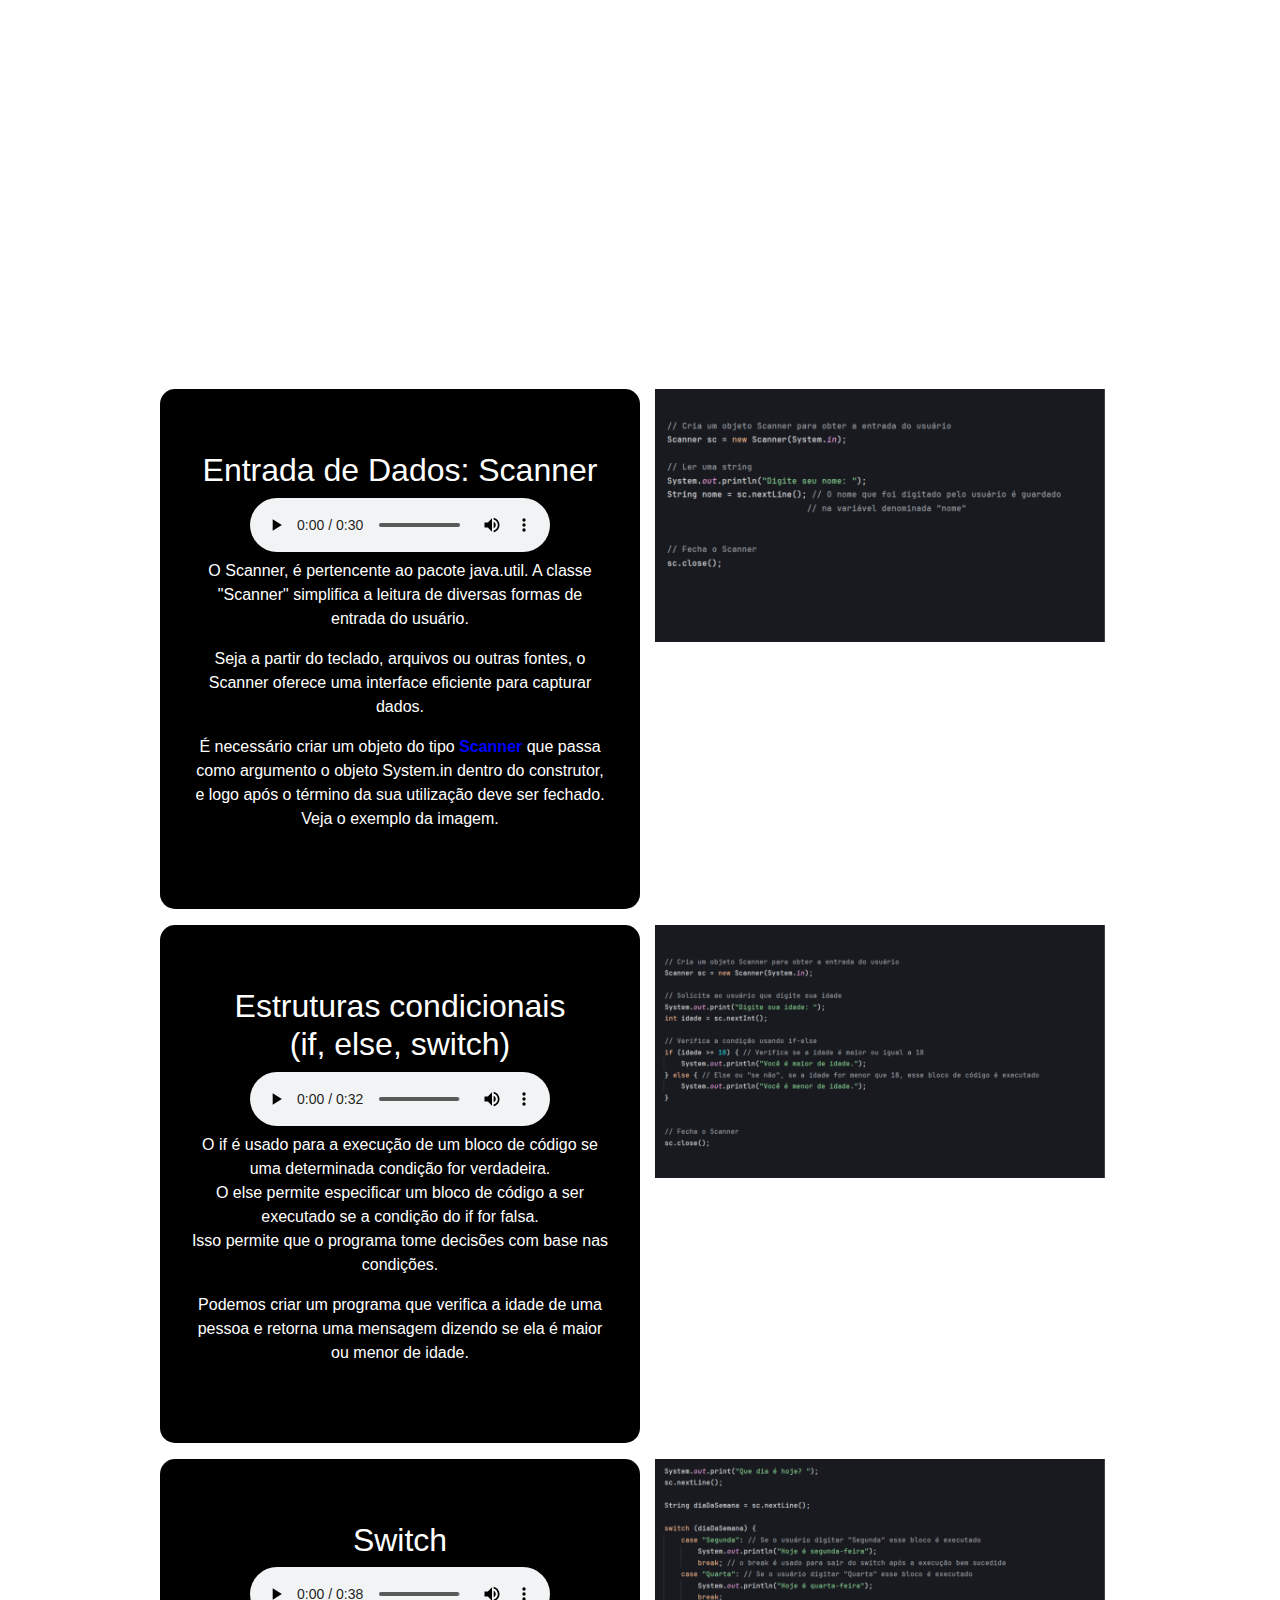
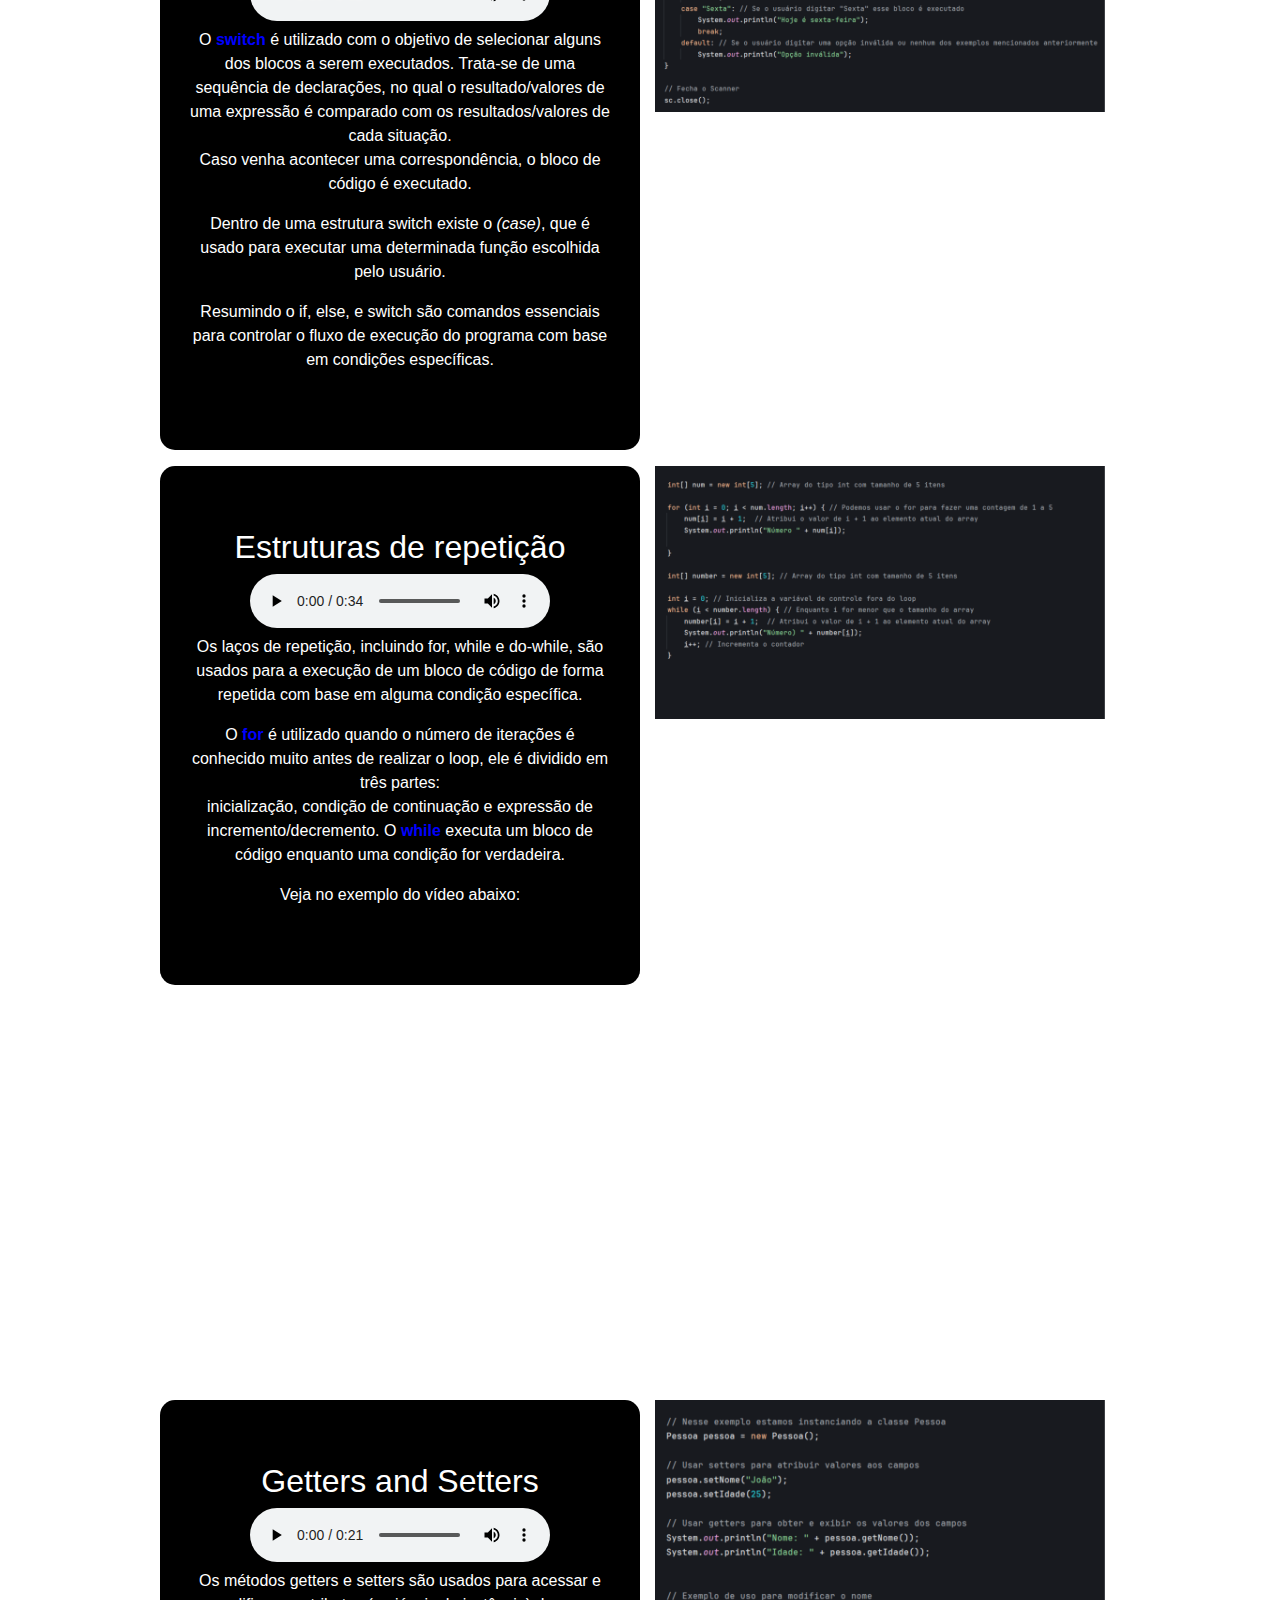
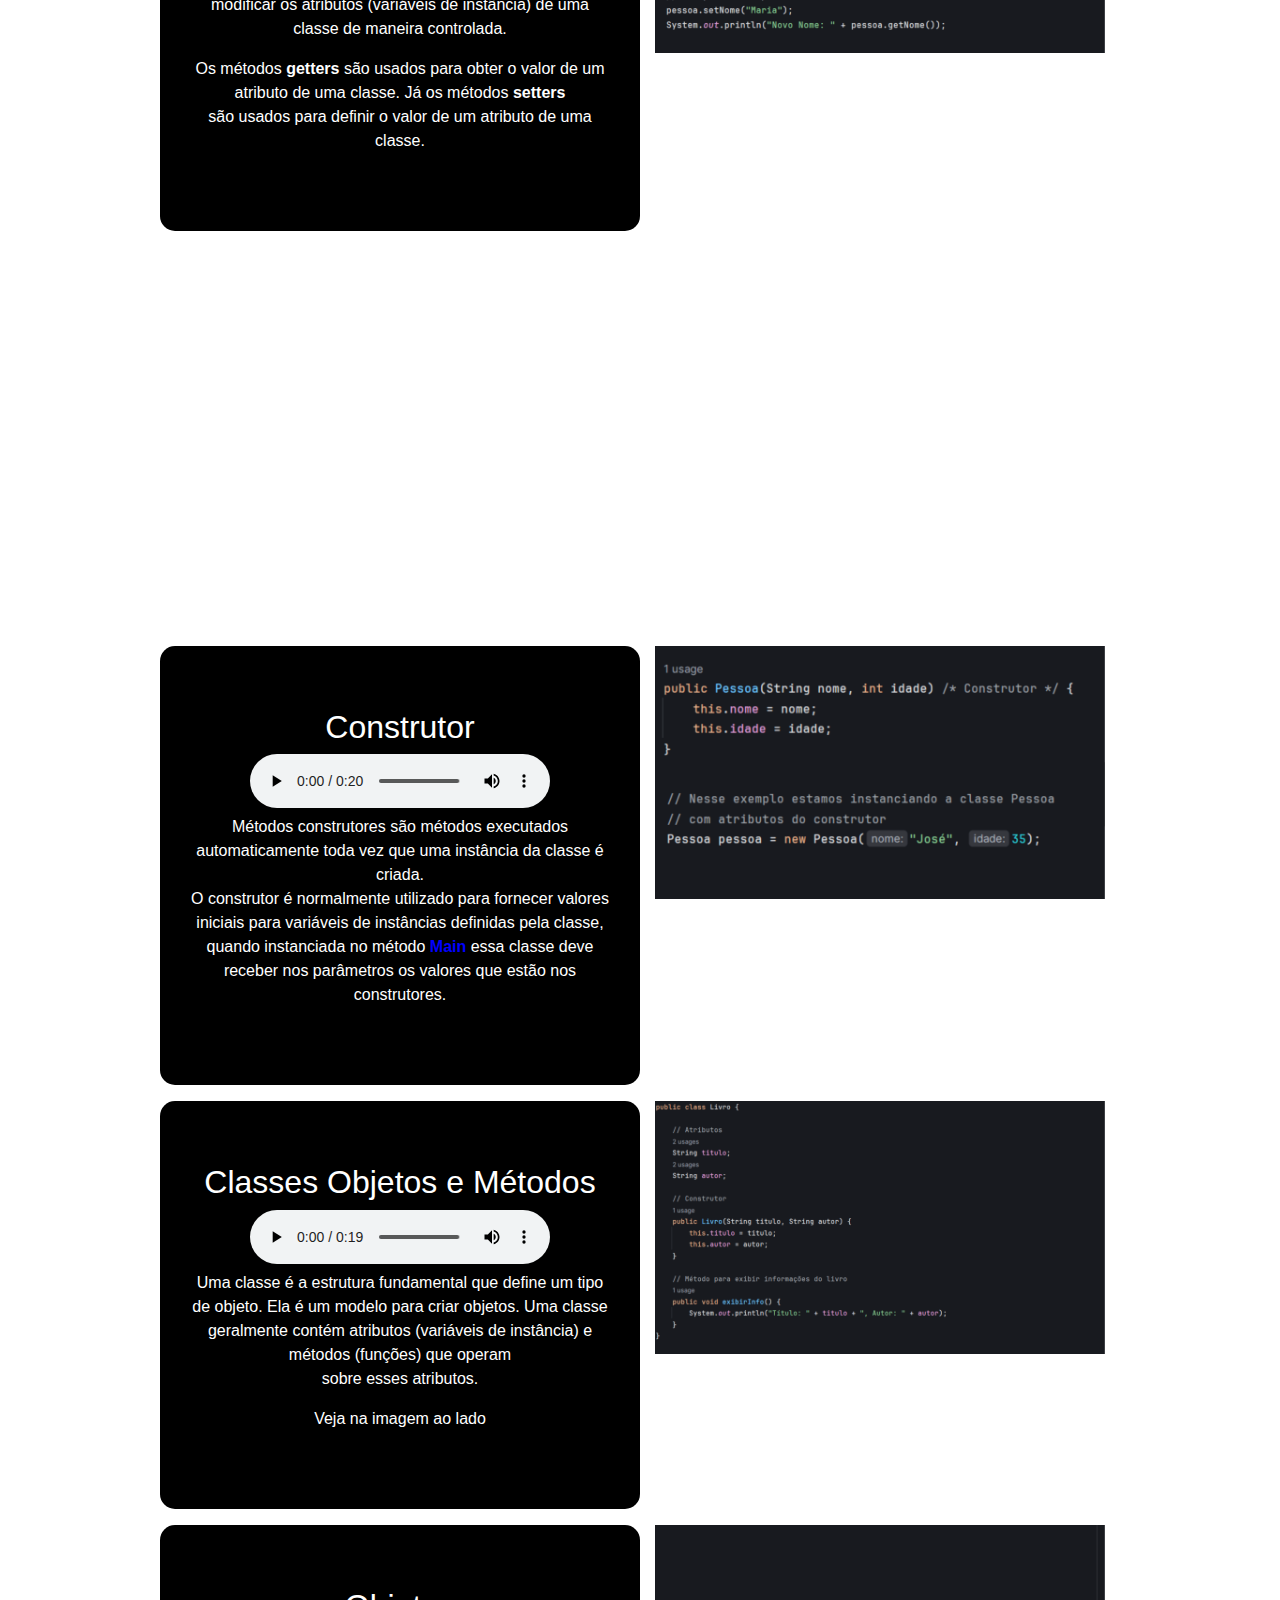
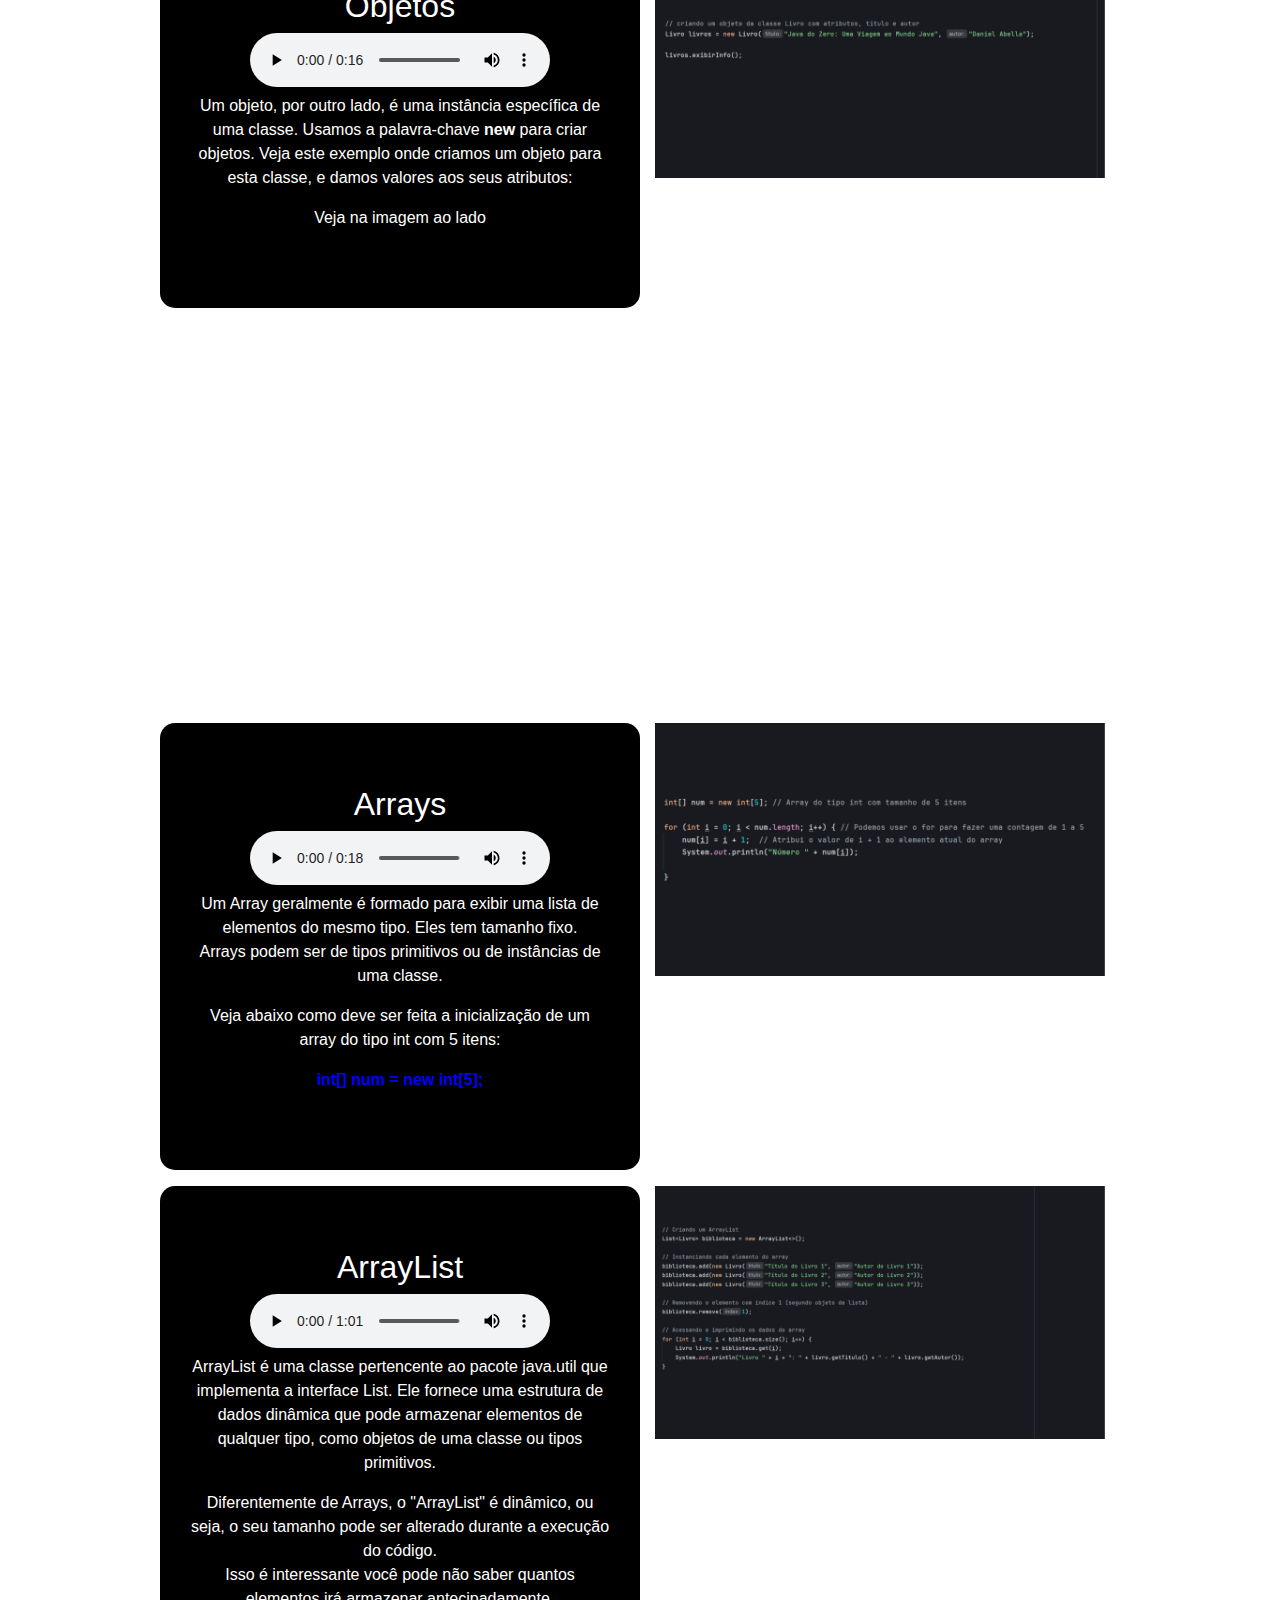
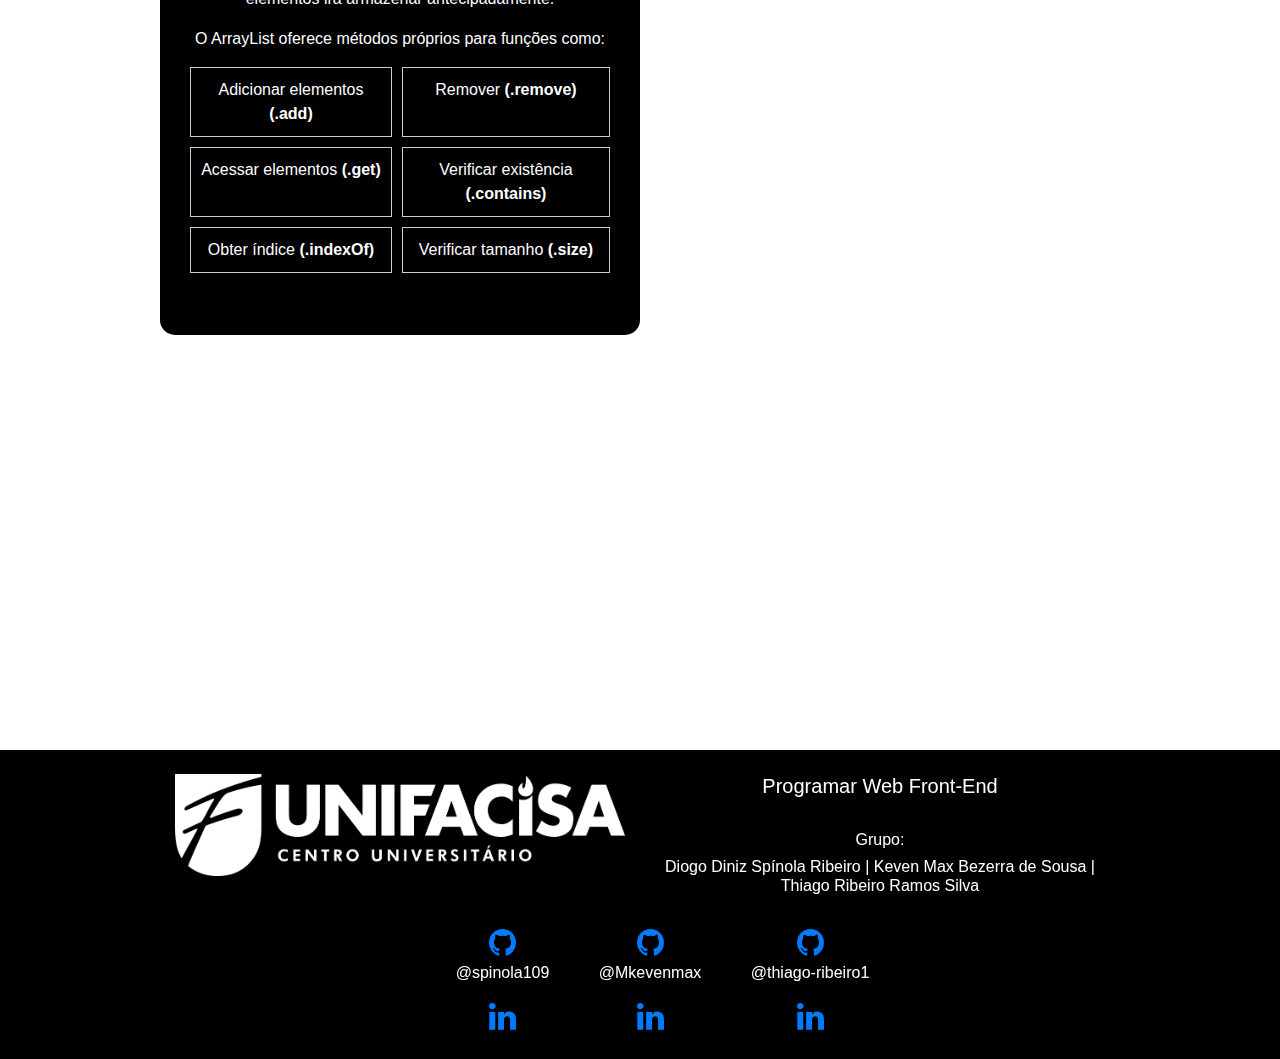
==== commit 2e104f1e: "Update index.html" ====
--- a/index.html
+++ b/index.html
@@ -5,7 +5,7 @@
       <meta name="viewport" content="width=device-width, initial-scale=1.0">
       <meta content='Introdução à Linguagem Java' name='description'>
       <meta name="keywords" content="Java, Linguagem java, programação, aprender programação, aula">
-      <meta property="og:image" content="img/bg.jpg">
+      <meta property="og:image" content="https://learning-java.netlify.app/img/bg.jpg">
       <link rel="icon" type="image/x-icon" href="icon/icon-java.ico">
       <link href="https://cdnjs.cloudflare.com/ajax/libs/font-awesome/4.7.0/css/font-awesome.min.css" rel="stylesheet">
       <link rel="stylesheet" href="https://stackpath.bootstrapcdn.com/bootstrap/4.5.2/css/bootstrap.min.css">
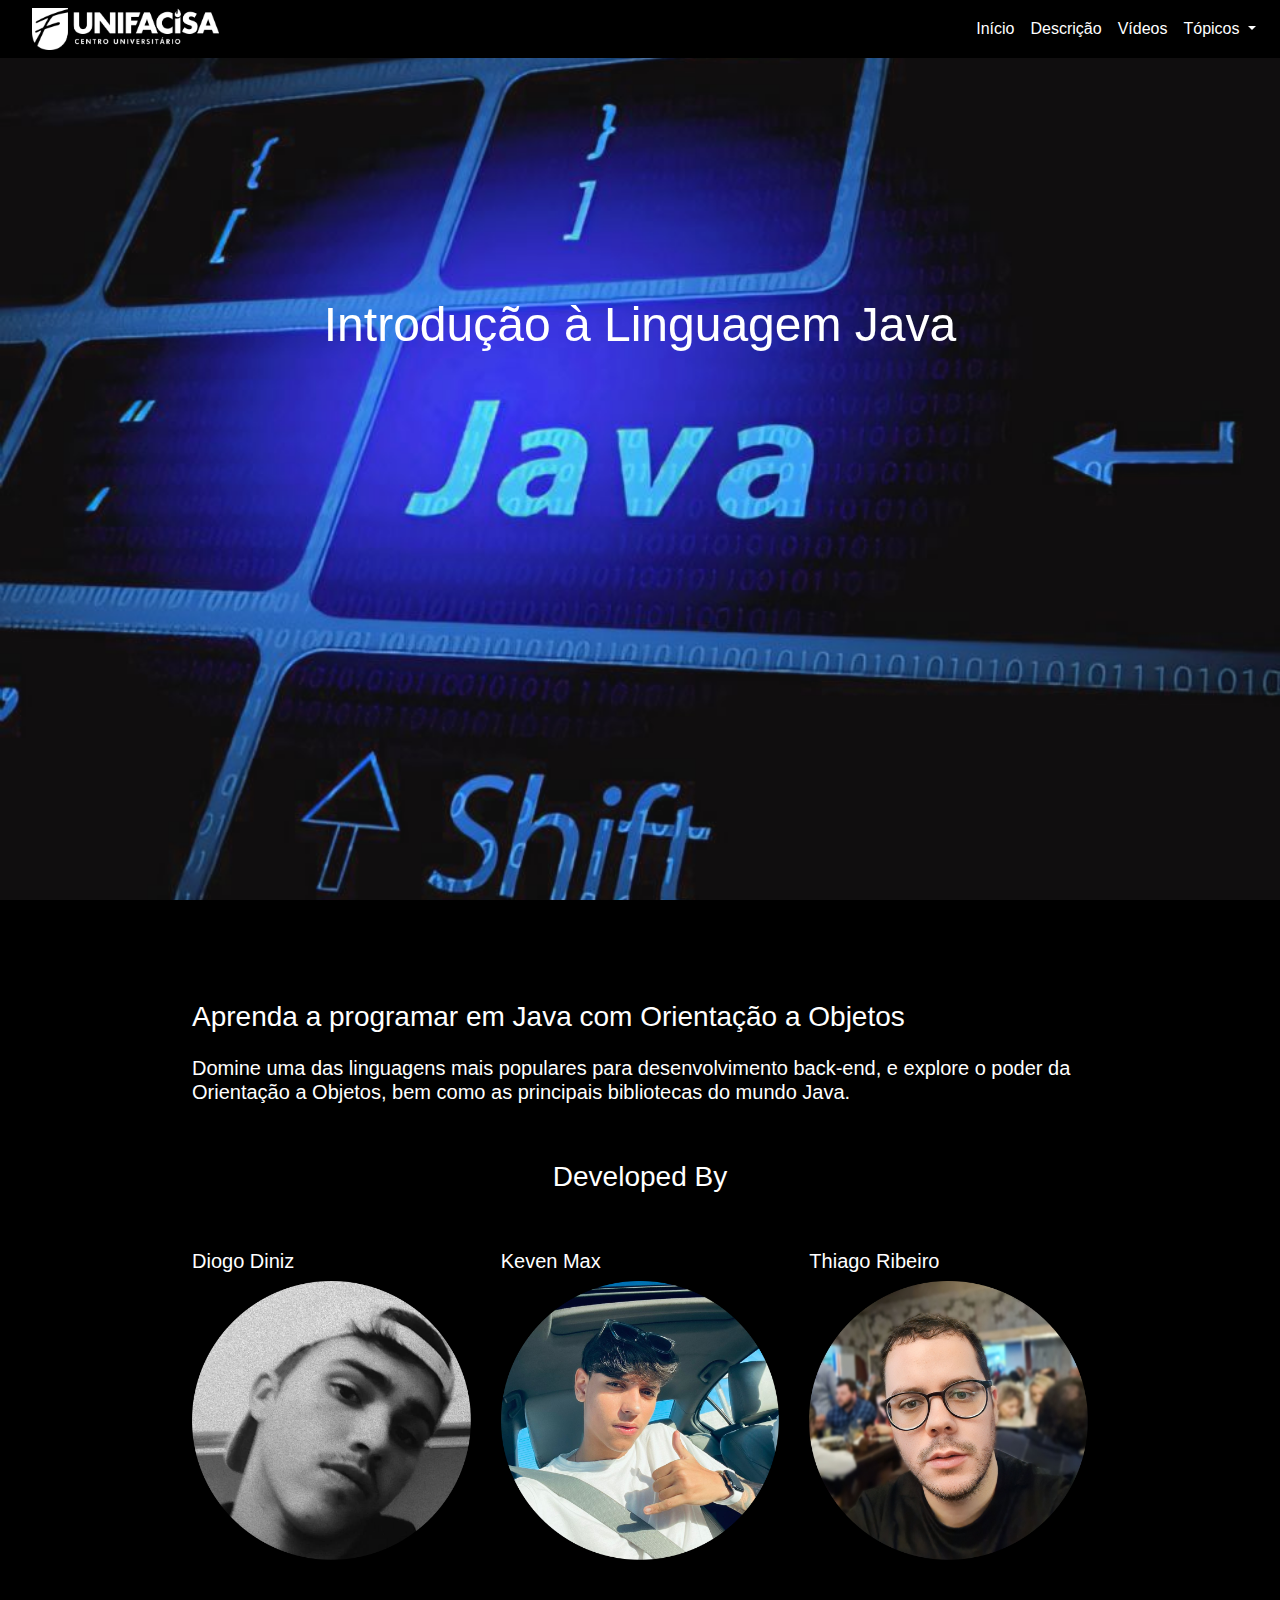
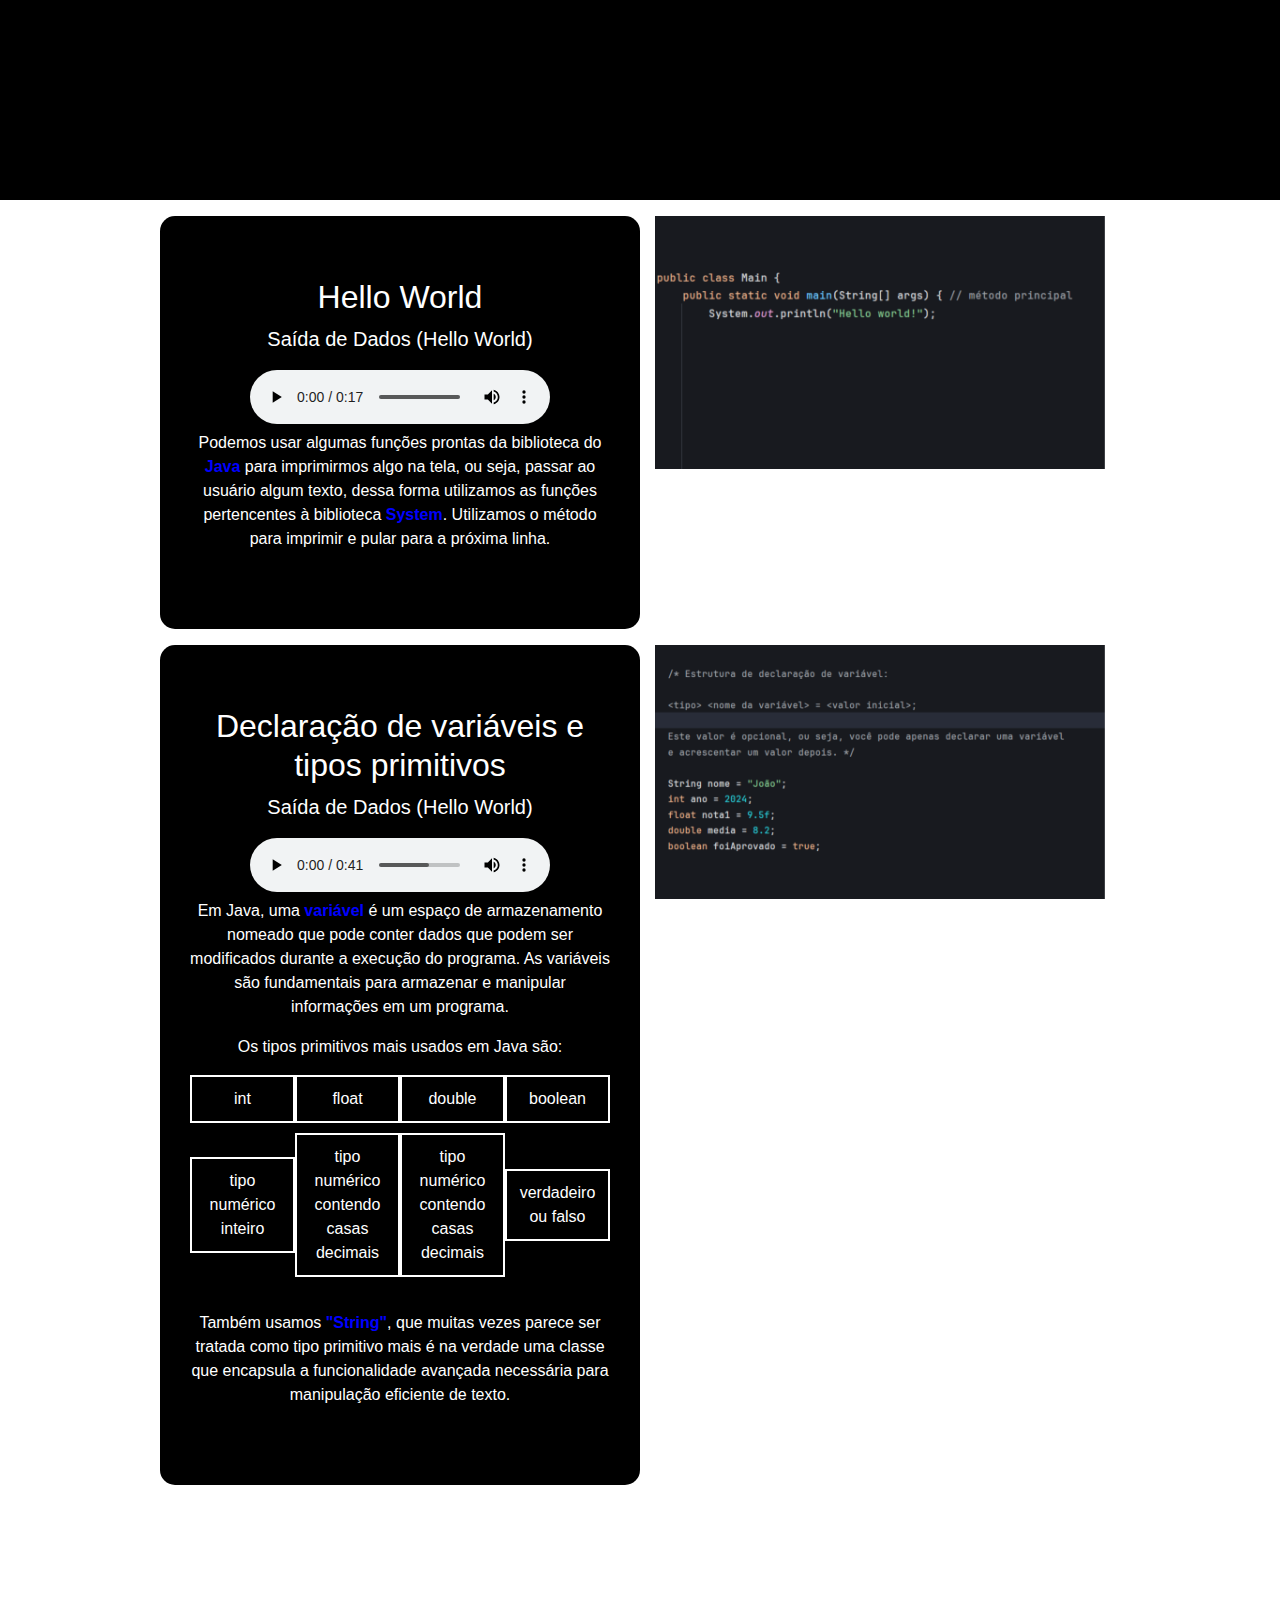
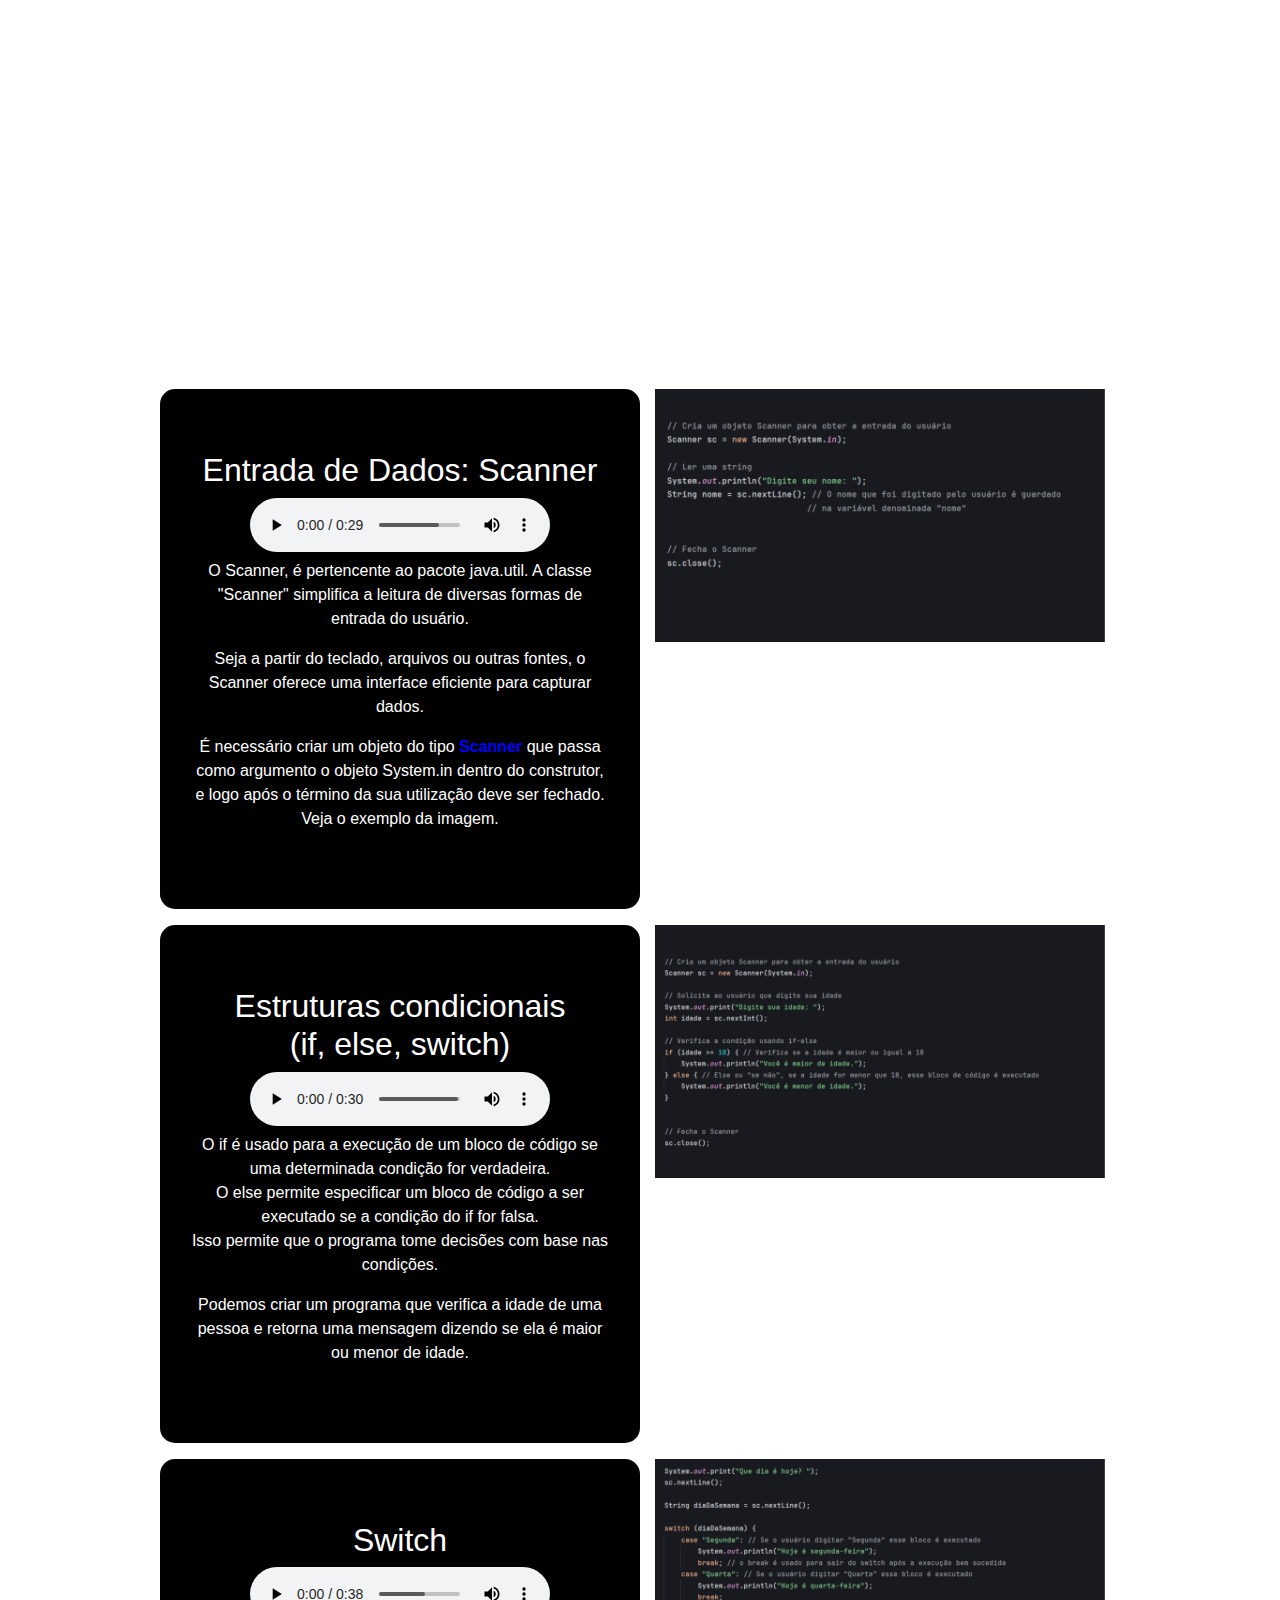
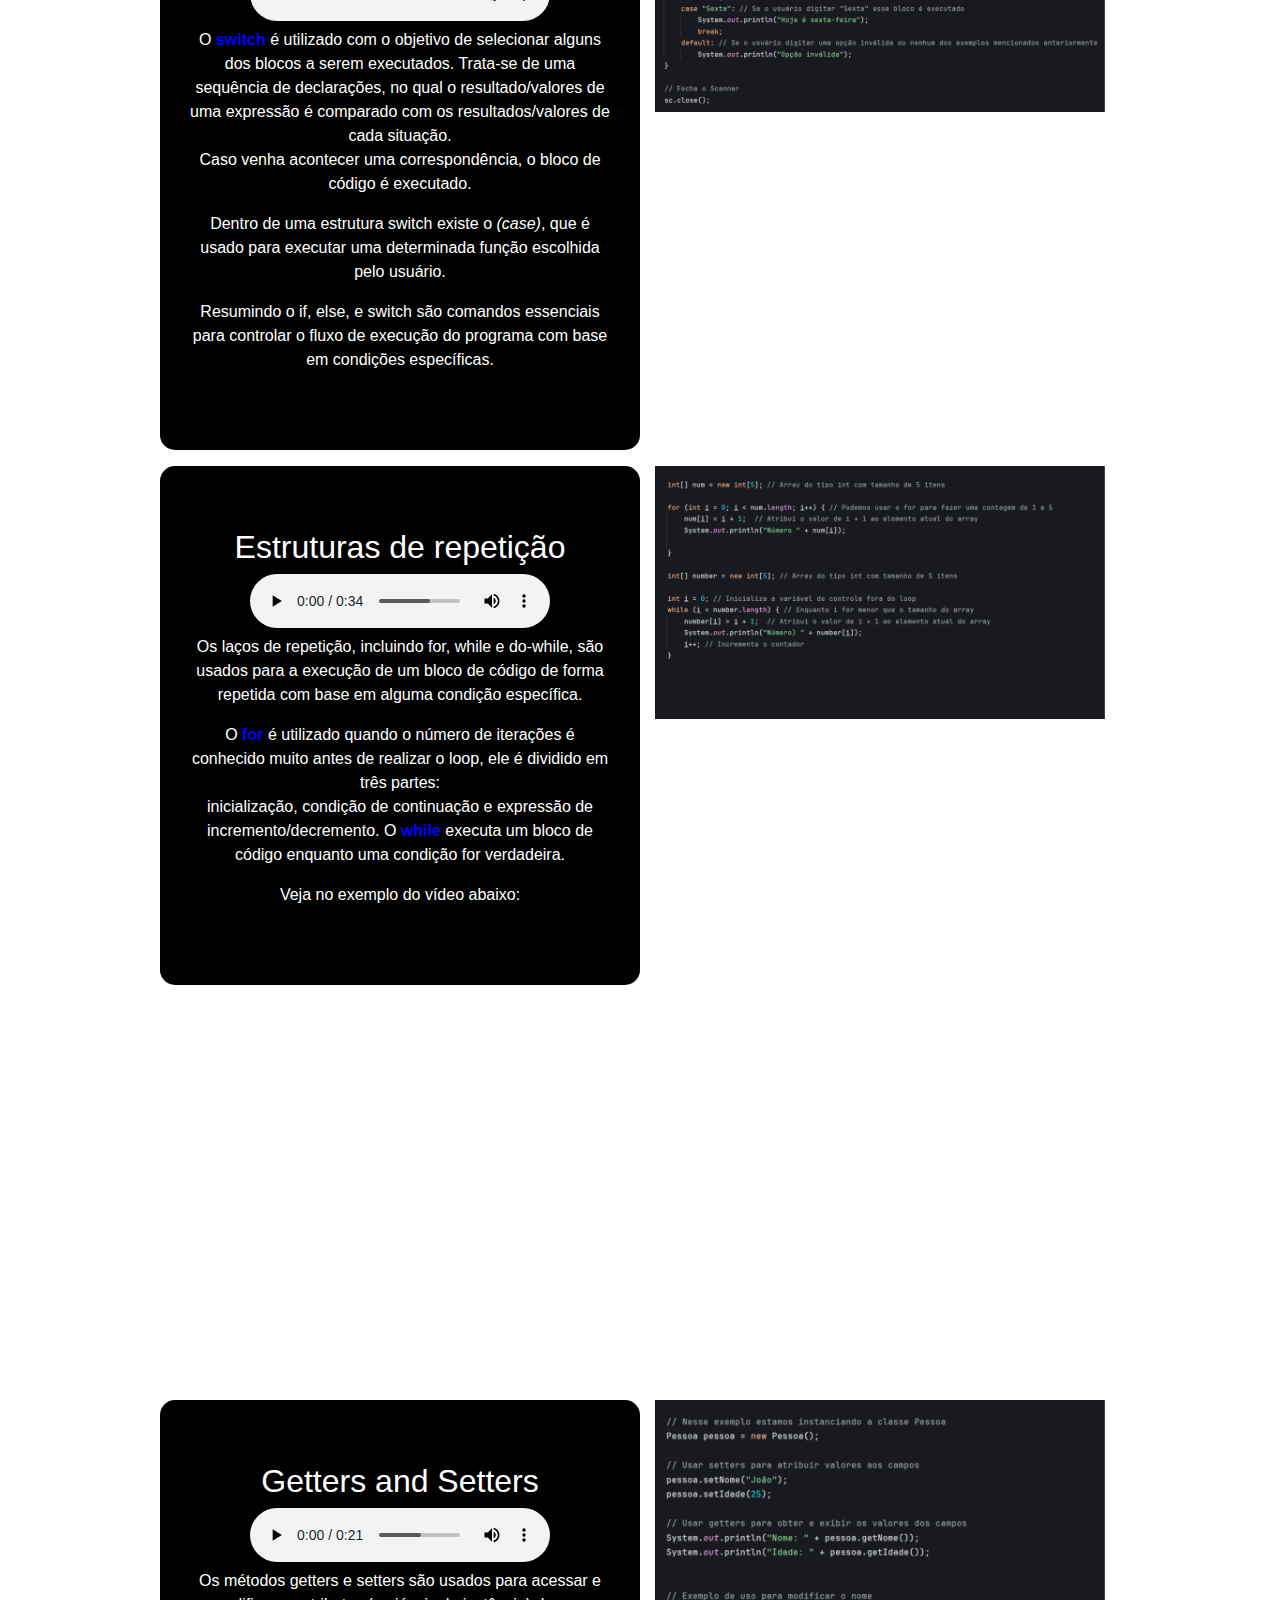
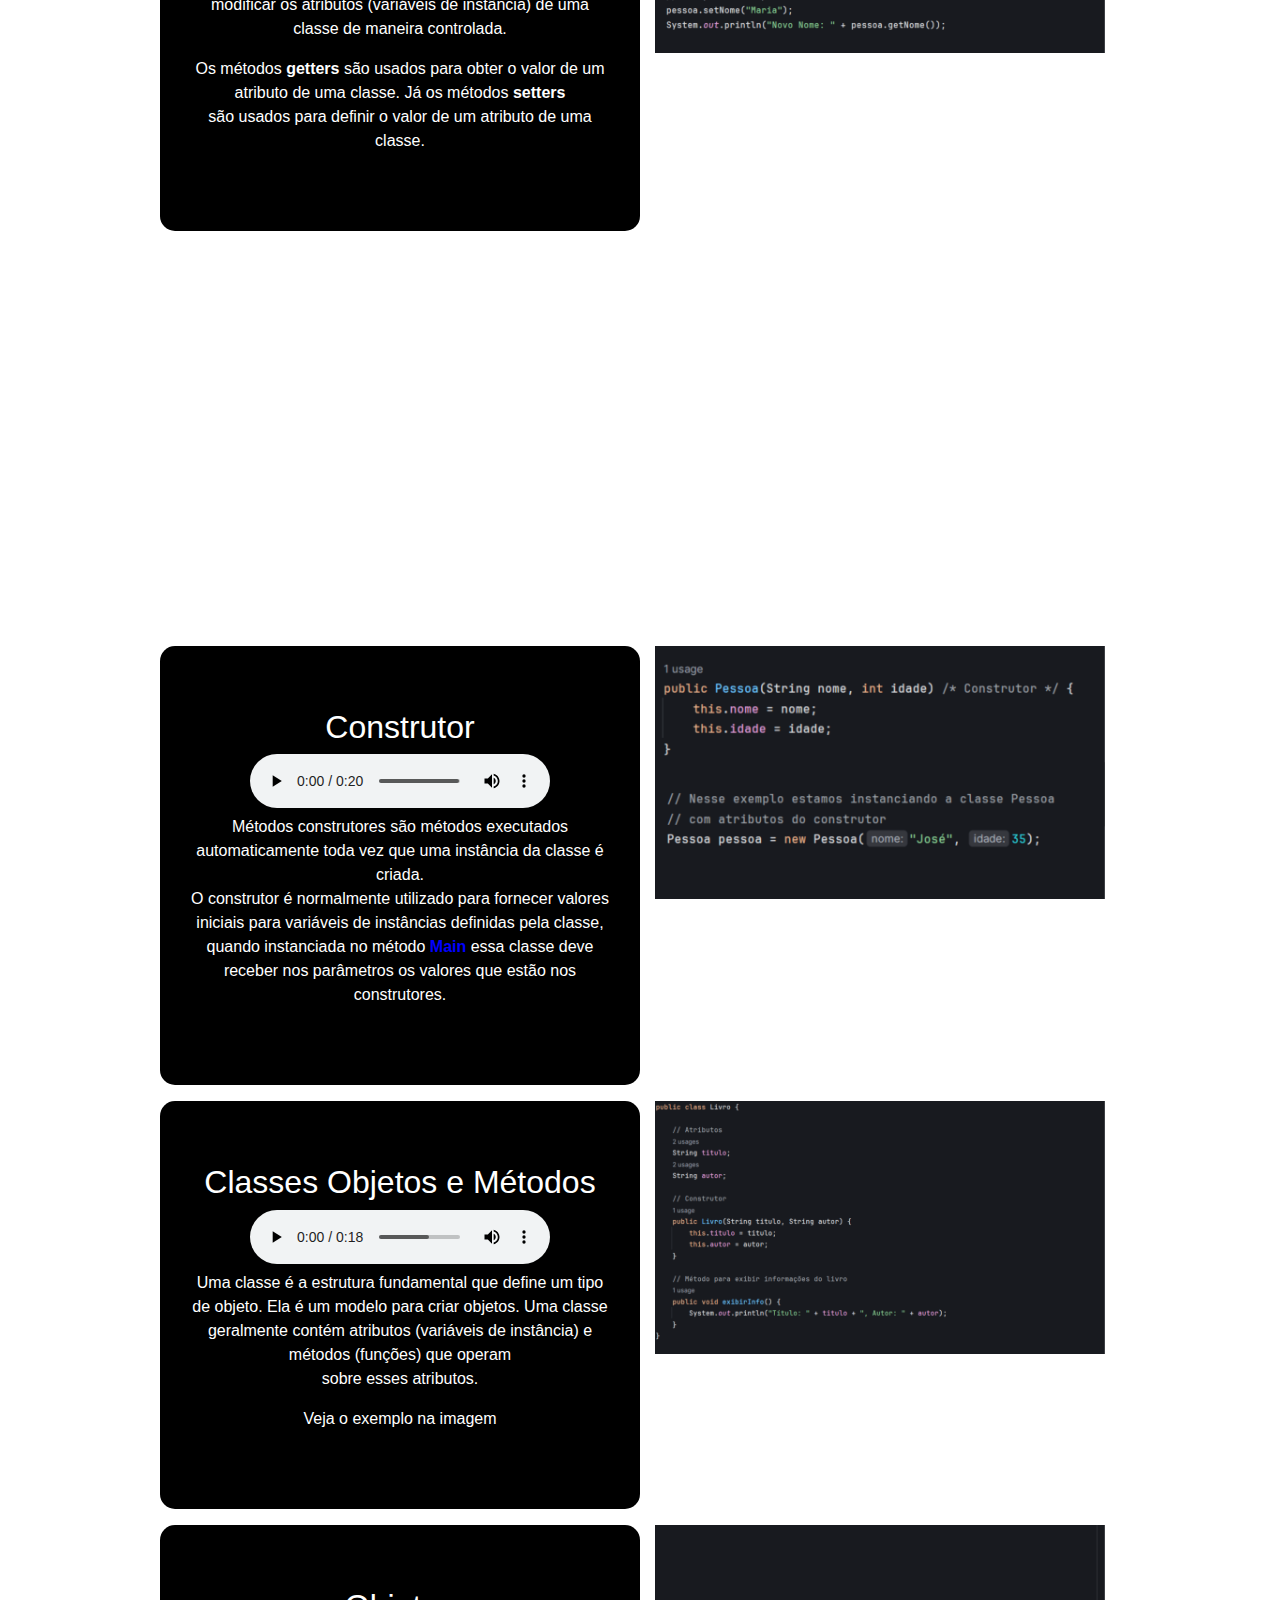
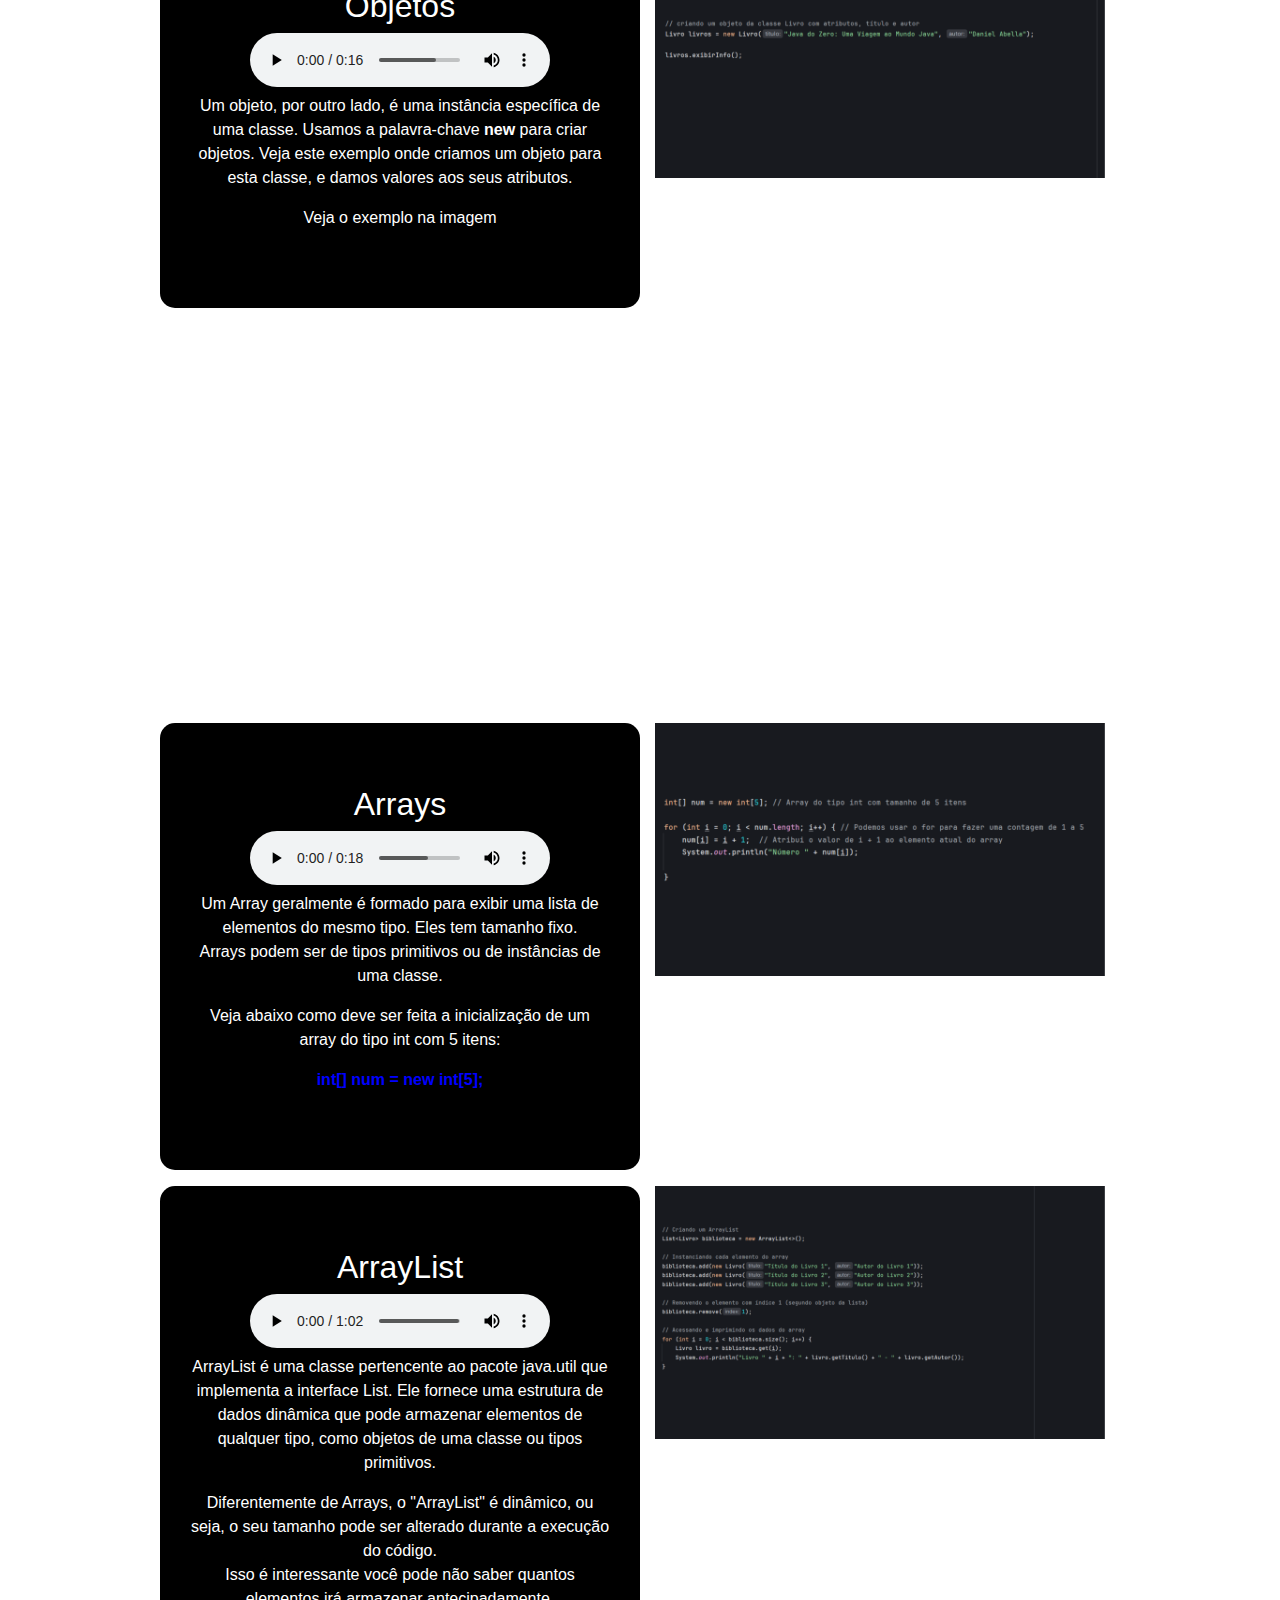
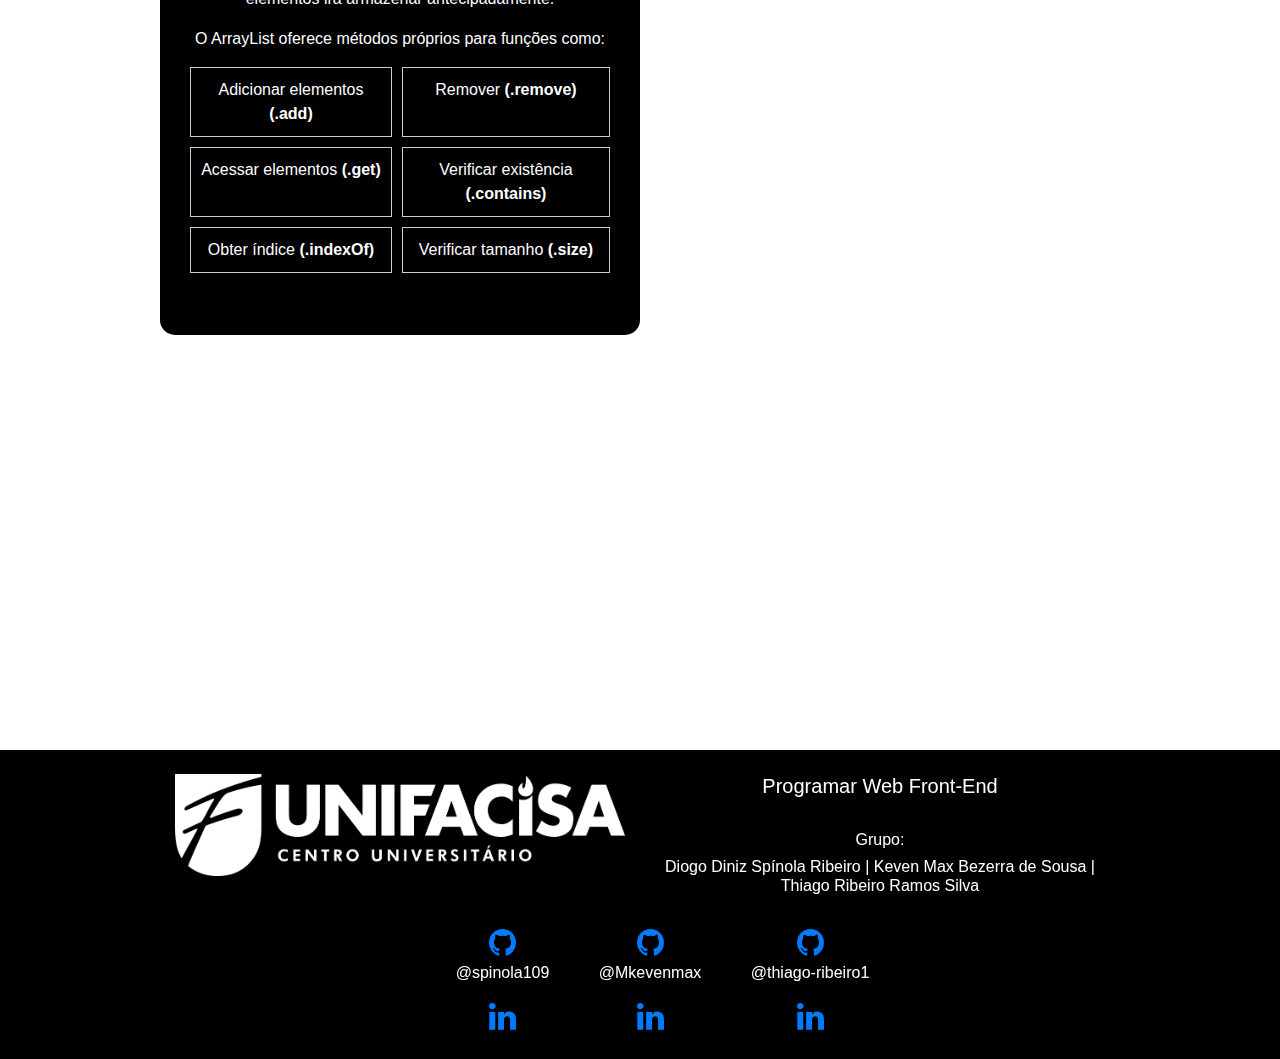
==== commit ae06bcca: "Update index.html" ====
--- a/index.html
+++ b/index.html
@@ -410,7 +410,7 @@
                            sobre esses atributos.
                         </p>
                         <p>
-                           Veja na imagem ao lado
+                           Veja o exemplo na imagem
                         </p>
                      </div>
                   </div>
@@ -438,10 +438,10 @@
                         <p>Um objeto, por outro lado, é uma instância específica de uma classe. Usamos a palavra-chave <b>new</b>
                            para
                            criar objetos.
-                           Veja este exemplo onde criamos um objeto para esta classe, e damos valores aos seus atributos:
+                           Veja este exemplo onde criamos um objeto para esta classe, e damos valores aos seus atributos.
                         </p>
                         <p>
-                           Veja na imagem ao lado
+                           Veja o exemplo na imagem
                         </p>
                      </div>
                   </div>
